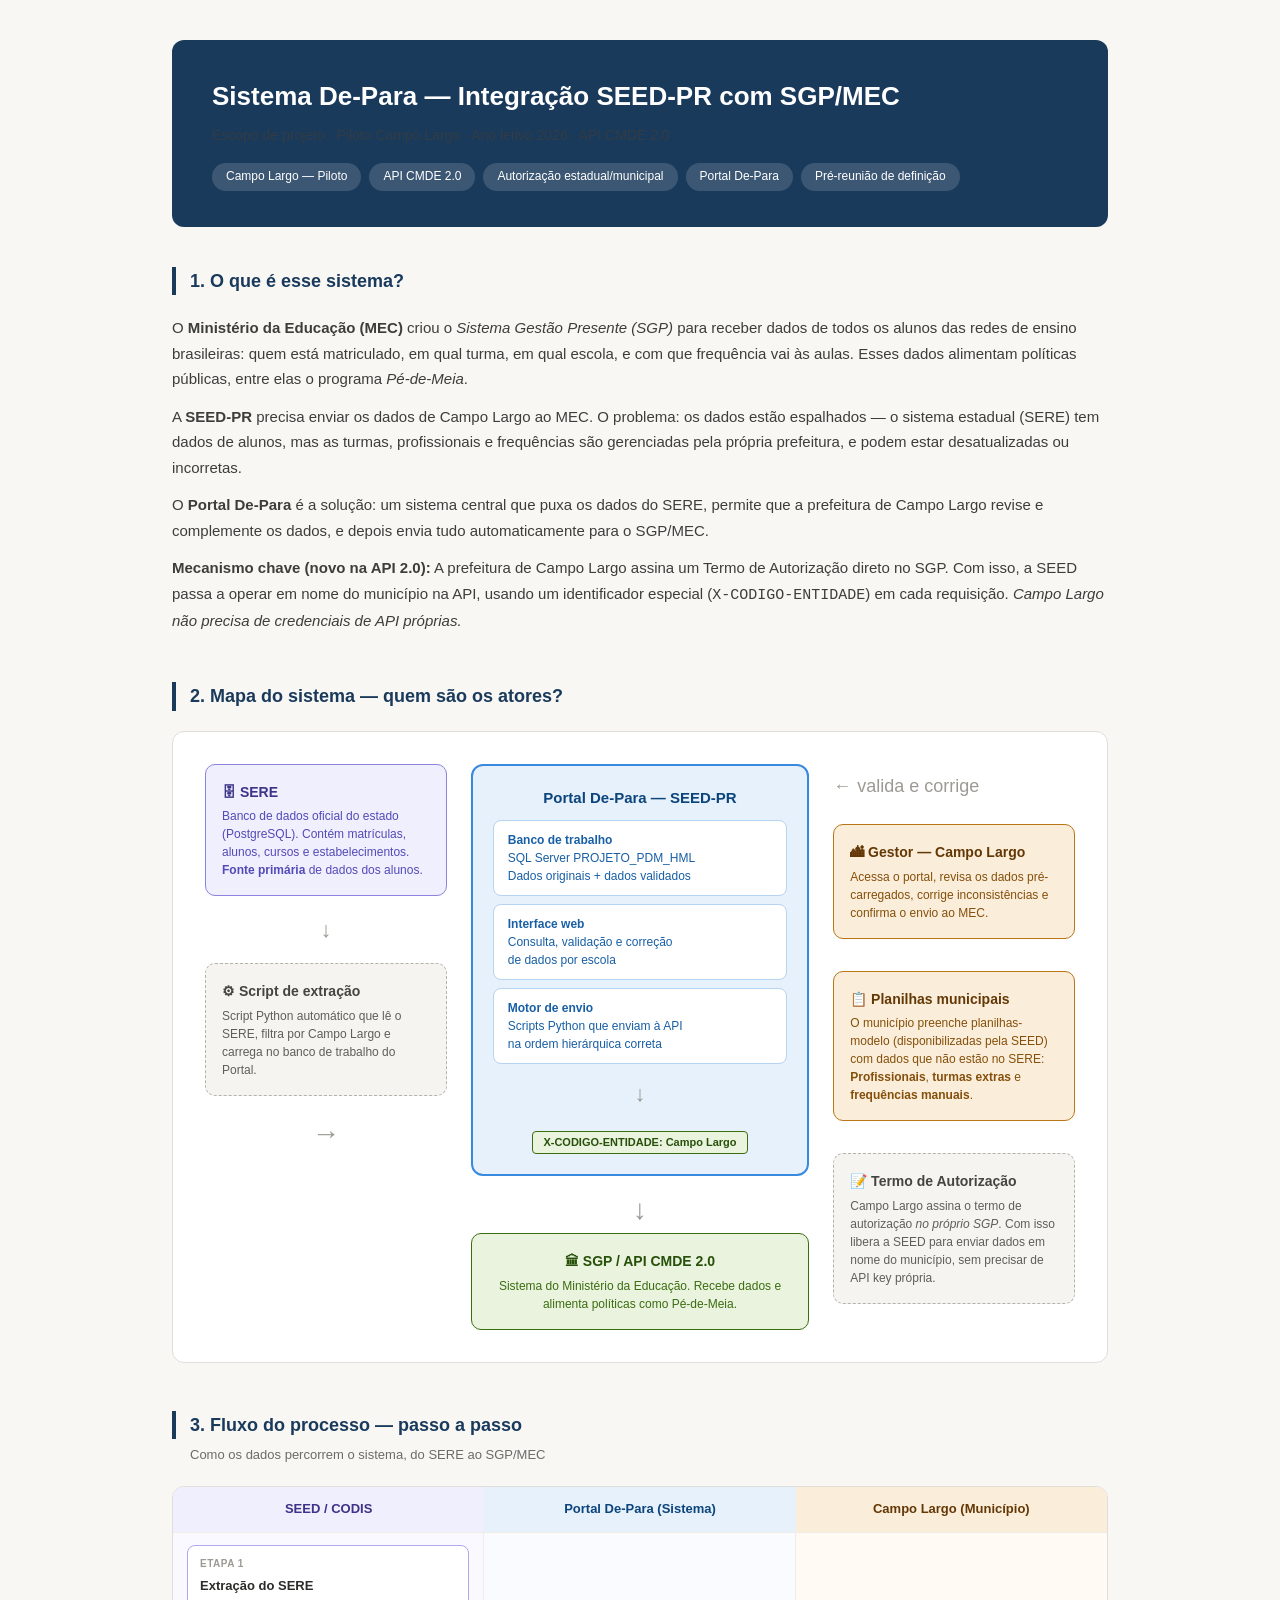
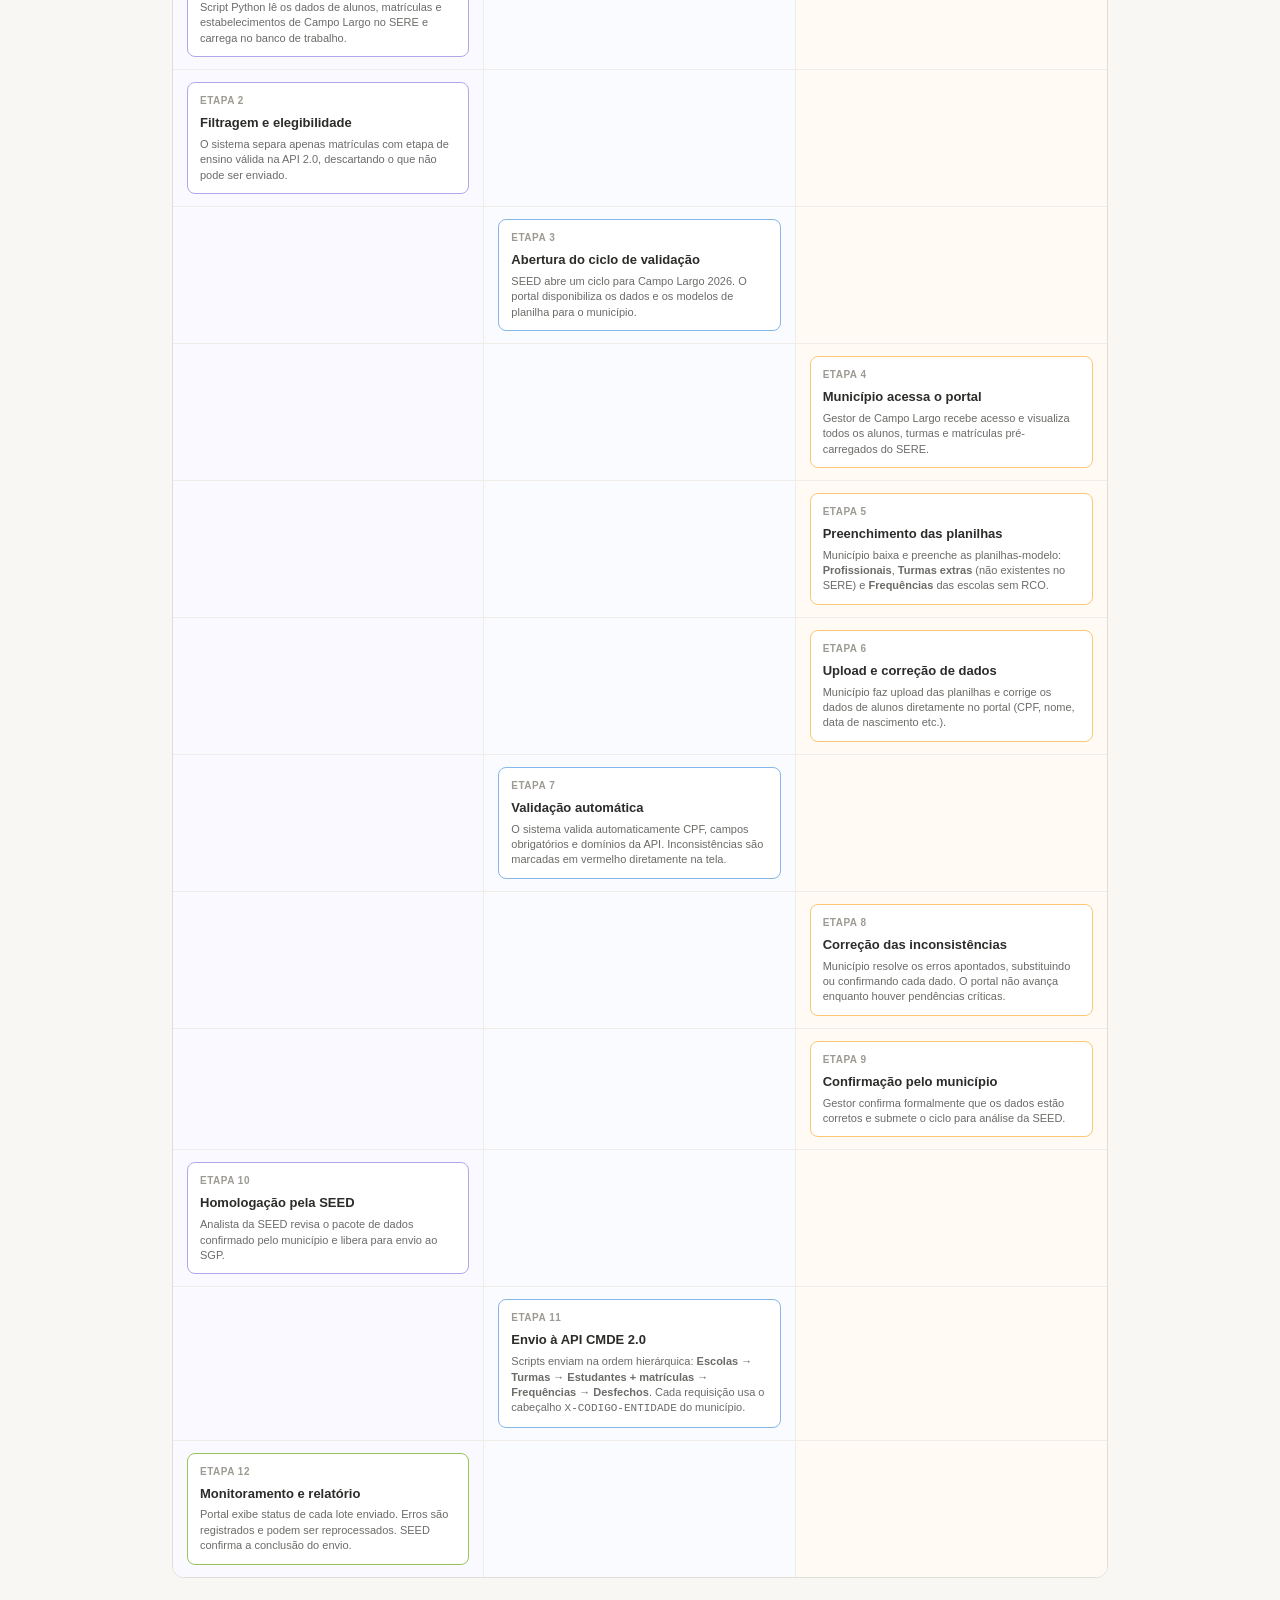
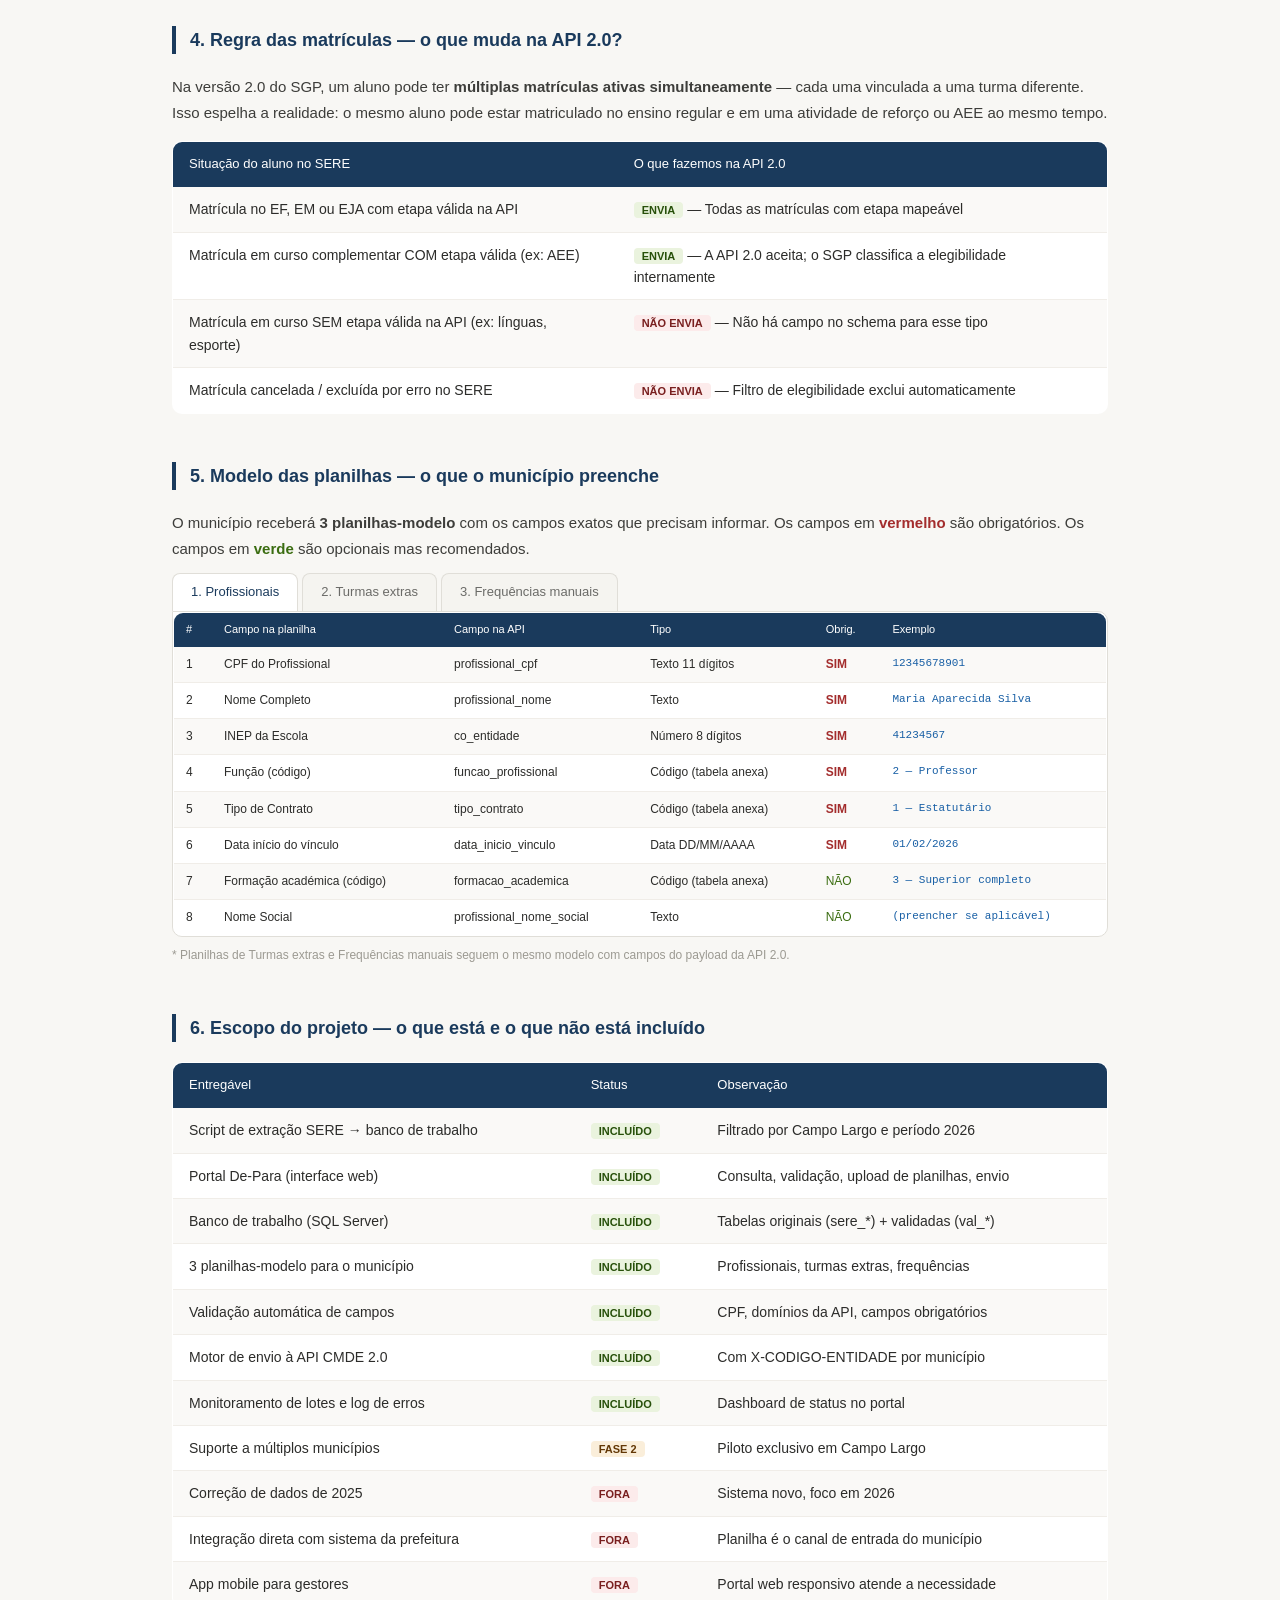
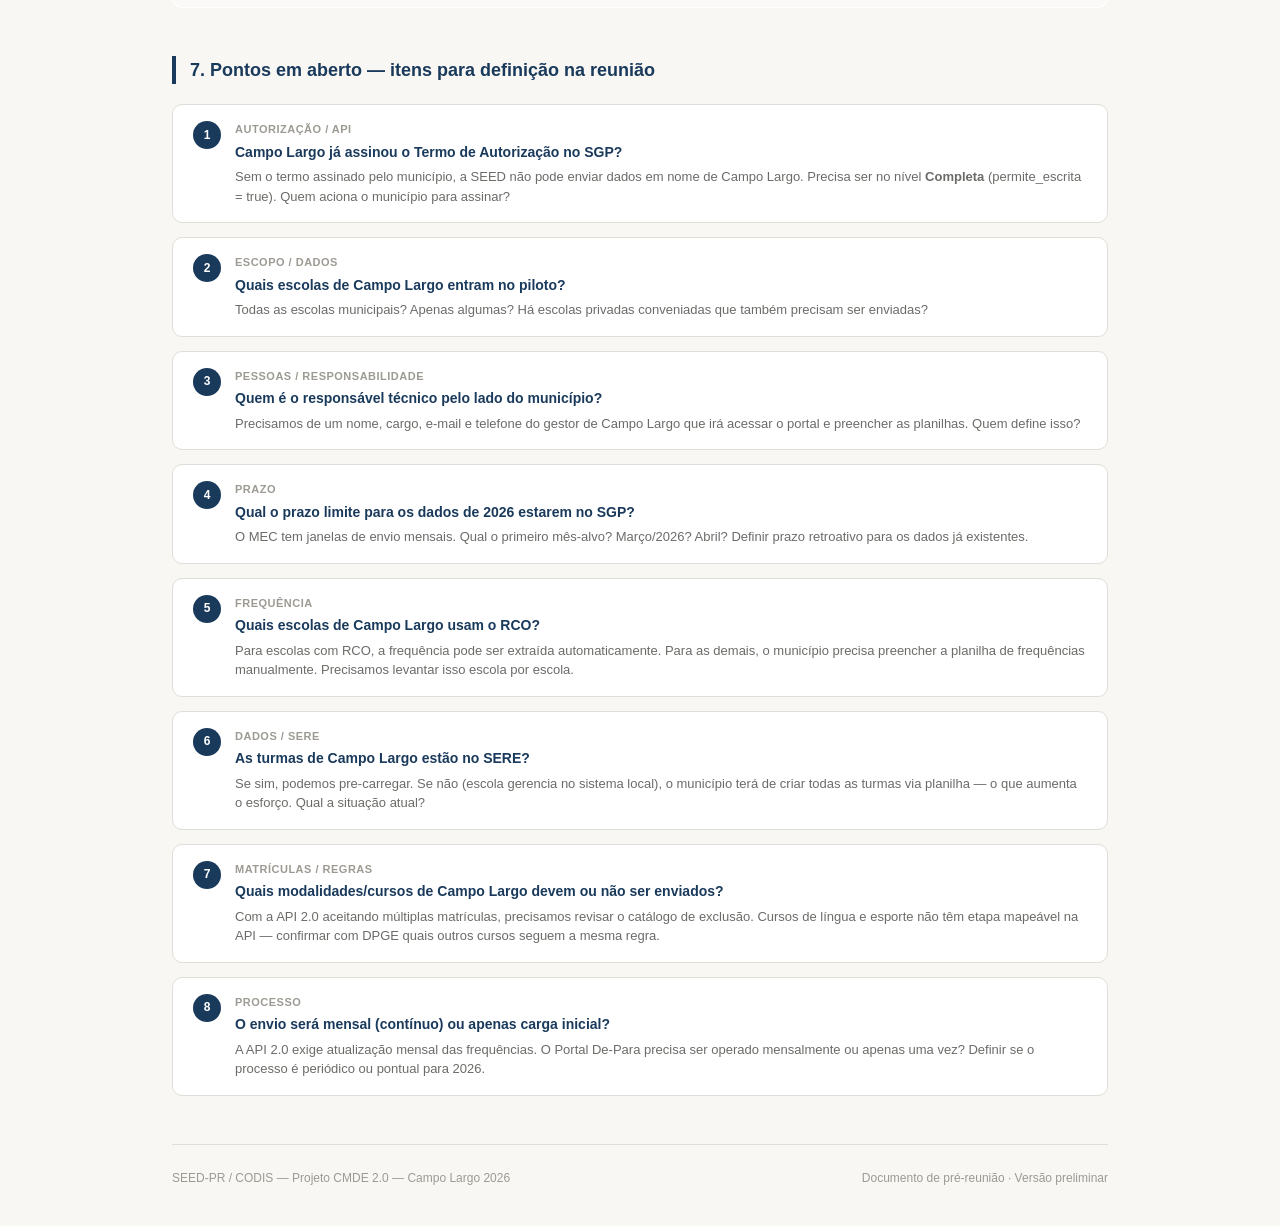
==== index.html @ 434ea7a2 "Rename CMDE_Campo_Largo_Planejamento.html to index.html" ====
<!DOCTYPE html>
<html lang="pt-BR">
<head>
<meta charset="UTF-8">
<meta name="viewport" content="width=device-width, initial-scale=1.0">
<title>Projeto CMDE 2.0 — Campo Largo 2026</title>
<style>
  *, *::before, *::after { box-sizing: border-box; margin: 0; padding: 0; }
  body { font-family: -apple-system, BlinkMacSystemFont, 'Segoe UI', sans-serif; background: #f8f7f4; color: #2c2c2a; line-height: 1.6; }
  .page { max-width: 1000px; margin: 0 auto; padding: 40px 32px; }

  /* ---- HEADER ---- */
  .header { background: #1a3a5c; color: #fff; border-radius: 12px; padding: 36px 40px; margin-bottom: 40px; }
  .header h1 { font-size: 26px; font-weight: 600; margin-bottom: 6px; }
  .header p { font-size: 14px; opacity: 0.7; margin-bottom: 16px; }
  .header-badges { display: flex; gap: 8px; flex-wrap: wrap; }
  .badge { background: rgba(255,255,255,0.15); border-radius: 20px; padding: 4px 14px; font-size: 12px; font-weight: 500; }

  /* ---- SECTION ---- */
  .section { margin-bottom: 48px; }
  .section-title { font-size: 18px; font-weight: 600; color: #1a3a5c; border-left: 4px solid #1a3a5c; padding-left: 14px; margin-bottom: 20px; }
  .section-subtitle { font-size: 13px; color: #6b6b68; margin-top: -14px; margin-bottom: 20px; padding-left: 18px; }

  p { font-size: 15px; color: #3d3d3a; margin-bottom: 12px; line-height: 1.7; }

  /* ---- SYSTEM MAP ---- */
  .system-map { background: #fff; border: 1px solid #e0ded8; border-radius: 12px; padding: 32px; margin-bottom: 24px; }
  .map-grid { display: grid; grid-template-columns: 1fr 1.4fr 1fr; gap: 24px; align-items: start; }
  .map-col { display: flex; flex-direction: column; gap: 16px; }
  .actor-box { border-radius: 10px; padding: 16px; border: 1px solid; }
  .actor-box h3 { font-size: 14px; font-weight: 600; margin-bottom: 4px; }
  .actor-box p { font-size: 12px; margin: 0; line-height: 1.5; }

  .box-purple { background: #f0effe; border-color: #8b83dd; color: #3c3489; }
  .box-purple h3 { color: #3c3489; }
  .box-purple p { color: #534ab7; }

  .box-blue { background: #e6f1fb; border-color: #378add; color: #0c447c; }
  .box-blue h3 { color: #0c447c; }
  .box-blue p { color: #185fa5; }

  .box-amber { background: #faeeda; border-color: #ba7517; color: #633806; }
  .box-amber h3 { color: #633806; }
  .box-amber p { color: #854f0b; }

  .box-green { background: #eaf3de; border-color: #3b6d11; color: #27500a; }
  .box-green h3 { color: #27500a; }
  .box-green p { color: #3b6d11; }

  .box-gray { background: #f5f4f0; border-color: #b4b2a9; border-style: dashed; color: #5f5e5a; }
  .box-gray h3 { color: #444441; }
  .box-gray p { color: #5f5e5a; }

  .center-col { display: flex; flex-direction: column; align-items: center; }
  .portal-box { background: #e6f1fb; border: 2px solid #378add; border-radius: 12px; padding: 20px; width: 100%; }
  .portal-box h3 { font-size: 15px; font-weight: 600; color: #0c447c; margin-bottom: 10px; text-align: center; }
  .portal-inner { background: #fff; border: 1px solid #b5d4f4; border-radius: 8px; padding: 10px 14px; margin-top: 10px; }
  .portal-inner p { font-size: 12px; color: #185fa5; margin: 0; line-height: 1.5; }

  .arrow-center { text-align: center; font-size: 22px; color: #9c9a92; }
  .arrow-h { display: flex; align-items: center; justify-content: center; gap: 6px; color: #9c9a92; font-size: 12px; padding: 8px 0; }
  .arrow-h span { font-size: 18px; }

  .header-badge-green { display: inline-block; background: #eaf3de; border: 1px solid #3b6d11; border-radius: 4px; padding: 2px 10px; font-size: 11px; font-weight: 600; color: #27500a; margin-top: 8px; }

  /* ---- PROCESS FLOW ---- */
  .flow-container { background: #fff; border: 1px solid #e0ded8; border-radius: 12px; overflow: hidden; }
  .flow-header { display: grid; grid-template-columns: 1fr 1fr 1fr; text-align: center; }
  .flow-col-header { padding: 12px; font-size: 13px; font-weight: 600; }
  .fh-seed { background: #f0effe; color: #3c3489; }
  .fh-portal { background: #e6f1fb; color: #0c447c; }
  .fh-mun { background: #faeeda; color: #633806; }

  .flow-rows { }
  .flow-row { display: grid; grid-template-columns: 1fr 1fr 1fr; min-height: 72px; border-top: 1px solid #f0ede8; }
  .flow-cell { padding: 12px 14px; display: flex; align-items: flex-start; }
  .flow-cell.seed { background: #faf9ff; border-right: 1px solid #f0ede8; }
  .flow-cell.portal { background: #f9fbff; border-right: 1px solid #f0ede8; }
  .flow-cell.mun { background: #fffaf3; }

  .step-card { background: #fff; border-radius: 8px; border: 1px solid; padding: 10px 12px; width: 100%; }
  .step-card.s-seed { border-color: #afa9ec; }
  .step-card.s-portal { border-color: #85b7eb; }
  .step-card.s-mun { border-color: #fac775; }
  .step-card.s-green { border-color: #97c459; }
  .step-num { font-size: 10px; font-weight: 700; color: #9c9a92; text-transform: uppercase; letter-spacing: 0.5px; margin-bottom: 4px; }
  .step-card h4 { font-size: 13px; font-weight: 600; color: #2c2c2a; margin-bottom: 3px; }
  .step-card p { font-size: 11px; color: #6b6b68; margin: 0; line-height: 1.4; }

  /* ---- SCOPE TABLE ---- */
  table { width: 100%; border-collapse: collapse; font-size: 14px; background: #fff; border-radius: 10px; overflow: hidden; border: 1px solid #e0ded8; }
  th { background: #1a3a5c; color: #fff; padding: 12px 16px; text-align: left; font-weight: 500; font-size: 13px; }
  td { padding: 11px 16px; border-bottom: 1px solid #f0ede8; vertical-align: top; }
  tr:last-child td { border-bottom: none; }
  tr:nth-child(even) td { background: #faf9f7; }
  .tag-in { background: #eaf3de; color: #27500a; border-radius: 4px; padding: 2px 8px; font-size: 11px; font-weight: 600; }
  .tag-out { background: #fcebeb; color: #791f1f; border-radius: 4px; padding: 2px 8px; font-size: 11px; font-weight: 600; }
  .tag-pend { background: #faeeda; color: #633806; border-radius: 4px; padding: 2px 8px; font-size: 11px; font-weight: 600; }

  /* ---- OPEN QUESTIONS ---- */
  .questions-grid { display: grid; gap: 14px; }
  .q-card { background: #fff; border: 1px solid #e0ded8; border-radius: 10px; padding: 16px 20px; display: flex; gap: 14px; align-items: flex-start; }
  .q-num { min-width: 28px; height: 28px; background: #1a3a5c; color: #fff; border-radius: 50%; display: flex; align-items: center; justify-content: center; font-size: 12px; font-weight: 700; flex-shrink: 0; }
  .q-body h4 { font-size: 14px; font-weight: 600; color: #1a3a5c; margin-bottom: 4px; }
  .q-body p { font-size: 13px; color: #6b6b68; margin: 0; line-height: 1.5; }
  .q-area { font-size: 11px; font-weight: 600; color: #9c9a92; text-transform: uppercase; letter-spacing: 0.5px; margin-bottom: 2px; }

  /* ---- SPREADSHEET MODEL ---- */
  .sheet-tabs { display: flex; gap: 4px; margin-bottom: 0; }
  .sheet-tab { padding: 8px 18px; border-radius: 8px 8px 0 0; font-size: 13px; font-weight: 500; cursor: pointer; border: 1px solid #e0ded8; border-bottom: none; background: #f5f4f0; color: #6b6b68; }
  .sheet-tab.active { background: #fff; color: #1a3a5c; }
  .sheet-body { background: #fff; border: 1px solid #e0ded8; border-radius: 0 10px 10px 10px; overflow: hidden; }
  .sheet-table { width: 100%; border-collapse: collapse; font-size: 12px; }
  .sheet-table th { background: #1a3a5c; color: #fff; padding: 8px 12px; text-align: left; font-weight: 500; font-size: 11px; white-space: nowrap; }
  .sheet-table td { padding: 8px 12px; border-bottom: 1px solid #f0ede8; white-space: nowrap; }
  .sheet-table td.required { color: #a32d2d; font-weight: 600; }
  .sheet-table td.optional { color: #3b6d11; }
  .sheet-table td.example { color: #185fa5; font-family: monospace; font-size: 11px; }
  .sheet-table tr:nth-child(even) td { background: #faf9f7; }

  /* ---- FOOTER ---- */
  .footer { border-top: 1px solid #e0ded8; padding-top: 24px; margin-top: 40px; display: flex; justify-content: space-between; align-items: center; font-size: 12px; color: #9c9a92; }

  @media print {
    body { background: #fff; }
    .page { padding: 20px; }
    .header { print-color-adjust: exact; -webkit-print-color-adjust: exact; }
  }
</style>
</head>
<body>
<div class="page">

<!-- HEADER -->
<div class="header">
  <h1>Sistema De-Para — Integração SEED-PR com SGP/MEC</h1>
  <p>Escopo de projeto · Piloto Campo Largo · Ano letivo 2026 · API CMDE 2.0</p>
  <div class="header-badges">
    <span class="badge">Campo Largo — Piloto</span>
    <span class="badge">API CMDE 2.0</span>
    <span class="badge">Autorização estadual/municipal</span>
    <span class="badge">Portal De-Para</span>
    <span class="badge">Pré-reunião de definição</span>
  </div>
</div>

<!-- SEÇÃO 1: O QUE É ESSE SISTEMA -->
<div class="section">
  <div class="section-title">1. O que é esse sistema?</div>
  <p>O <strong>Ministério da Educação (MEC)</strong> criou o <em>Sistema Gestão Presente (SGP)</em> para receber dados de todos os alunos das redes de ensino brasileiras: quem está matriculado, em qual turma, em qual escola, e com que frequência vai às aulas. Esses dados alimentam políticas públicas, entre elas o programa <em>Pé-de-Meia</em>.</p>
  <p>A <strong>SEED-PR</strong> precisa enviar os dados de Campo Largo ao MEC. O problema: os dados estão espalhados — o sistema estadual (SERE) tem dados de alunos, mas as turmas, profissionais e frequências são gerenciadas pela própria prefeitura, e podem estar desatualizadas ou incorretas.</p>
  <p>O <strong>Portal De-Para</strong> é a solução: um sistema central que puxa os dados do SERE, permite que a prefeitura de Campo Largo revise e complemente os dados, e depois envia tudo automaticamente para o SGP/MEC.</p>
  <p><strong>Mecanismo chave (novo na API 2.0):</strong> A prefeitura de Campo Largo assina um Termo de Autorização direto no SGP. Com isso, a SEED passa a operar em nome do município na API, usando um identificador especial (<code>X-CODIGO-ENTIDADE</code>) em cada requisição. <em>Campo Largo não precisa de credenciais de API próprias.</em></p>
</div>

<!-- SEÇÃO 2: MAPA DO SISTEMA -->
<div class="section">
  <div class="section-title">2. Mapa do sistema — quem são os atores?</div>
  <div class="system-map">
    <div class="map-grid">
      <!-- Coluna esquerda: Fontes -->
      <div class="map-col">
        <div class="actor-box box-purple">
          <h3>🗄 SERE</h3>
          <p>Banco de dados oficial do estado (PostgreSQL). Contém matrículas, alunos, cursos e estabelecimentos. <strong>Fonte primária</strong> de dados dos alunos.</p>
        </div>
        <div class="arrow-center">↓</div>
        <div class="actor-box box-gray">
          <h3>⚙ Script de extração</h3>
          <p>Script Python automático que lê o SERE, filtra por Campo Largo e carrega no banco de trabalho do Portal.</p>
        </div>
        <div class="arrow-center" style="font-size:28px">→</div>
      </div>

      <!-- Coluna central: Portal -->
      <div class="center-col">
        <div class="portal-box">
          <h3>Portal De-Para — SEED-PR</h3>
          <div class="portal-inner">
            <p><strong>Banco de trabalho</strong><br>SQL Server PROJETO_PDM_HML<br>Dados originais + dados validados</p>
          </div>
          <div class="portal-inner" style="margin-top:8px">
            <p><strong>Interface web</strong><br>Consulta, validação e correção<br>de dados por escola</p>
          </div>
          <div class="portal-inner" style="margin-top:8px">
            <p><strong>Motor de envio</strong><br>Scripts Python que enviam à API<br>na ordem hierárquica correta</p>
          </div>
          <div class="arrow-center" style="padding:12px 0">↓</div>
          <div style="text-align:center">
            <span class="header-badge-green">X-CODIGO-ENTIDADE: Campo Largo</span>
          </div>
        </div>
        <div class="arrow-center" style="font-size:28px; padding-top:12px">↓</div>
        <div class="actor-box box-green" style="text-align:center">
          <h3>🏛 SGP / API CMDE 2.0</h3>
          <p>Sistema do Ministério da Educação. Recebe dados e alimenta políticas como Pé-de-Meia.</p>
        </div>
      </div>

      <!-- Coluna direita: Município -->
      <div class="map-col">
        <div class="arrow-h" style="justify-content:flex-start">
          <span>←</span><span>valida e corrige</span>
        </div>
        <div class="actor-box box-amber">
          <h3>🏙 Gestor — Campo Largo</h3>
          <p>Acessa o portal, revisa os dados pré-carregados, corrige inconsistências e confirma o envio ao MEC.</p>
        </div>
        <div style="margin-top:16px" class="actor-box box-amber">
          <h3>📋 Planilhas municipais</h3>
          <p>O município preenche planilhas-modelo (disponibilizadas pela SEED) com dados que não estão no SERE: <strong>Profissionais</strong>, <strong>turmas extras</strong> e <strong>frequências manuais</strong>.</p>
        </div>
        <div style="margin-top:16px" class="actor-box box-gray">
          <h3>📝 Termo de Autorização</h3>
          <p>Campo Largo assina o termo de autorização <em>no próprio SGP</em>. Com isso libera a SEED para enviar dados em nome do município, sem precisar de API key própria.</p>
        </div>
      </div>
    </div>
  </div>
</div>

<!-- SEÇÃO 3: FLUXO DO PROCESSO -->
<div class="section">
  <div class="section-title">3. Fluxo do processo — passo a passo</div>
  <div class="section-subtitle">Como os dados percorrem o sistema, do SERE ao SGP/MEC</div>
  <div class="flow-container">
    <div class="flow-header">
      <div class="flow-col-header fh-seed">SEED / CODIS</div>
      <div class="flow-col-header fh-portal">Portal De-Para (Sistema)</div>
      <div class="flow-col-header fh-mun">Campo Largo (Município)</div>
    </div>
    <div class="flow-rows">

      <div class="flow-row">
        <div class="flow-cell seed">
          <div class="step-card s-seed">
            <div class="step-num">Etapa 1</div>
            <h4>Extração do SERE</h4>
            <p>Script Python lê os dados de alunos, matrículas e estabelecimentos de Campo Largo no SERE e carrega no banco de trabalho.</p>
          </div>
        </div>
        <div class="flow-cell portal"></div>
        <div class="flow-cell mun"></div>
      </div>

      <div class="flow-row">
        <div class="flow-cell seed">
          <div class="step-card s-seed">
            <div class="step-num">Etapa 2</div>
            <h4>Filtragem e elegibilidade</h4>
            <p>O sistema separa apenas matrículas com etapa de ensino válida na API 2.0, descartando o que não pode ser enviado.</p>
          </div>
        </div>
        <div class="flow-cell portal"></div>
        <div class="flow-cell mun"></div>
      </div>

      <div class="flow-row">
        <div class="flow-cell seed"></div>
        <div class="flow-cell portal">
          <div class="step-card s-portal">
            <div class="step-num">Etapa 3</div>
            <h4>Abertura do ciclo de validação</h4>
            <p>SEED abre um ciclo para Campo Largo 2026. O portal disponibiliza os dados e os modelos de planilha para o município.</p>
          </div>
        </div>
        <div class="flow-cell mun"></div>
      </div>

      <div class="flow-row">
        <div class="flow-cell seed"></div>
        <div class="flow-cell portal"></div>
        <div class="flow-cell mun">
          <div class="step-card s-mun">
            <div class="step-num">Etapa 4</div>
            <h4>Município acessa o portal</h4>
            <p>Gestor de Campo Largo recebe acesso e visualiza todos os alunos, turmas e matrículas pré-carregados do SERE.</p>
          </div>
        </div>
      </div>

      <div class="flow-row">
        <div class="flow-cell seed"></div>
        <div class="flow-cell portal"></div>
        <div class="flow-cell mun">
          <div class="step-card s-mun">
            <div class="step-num">Etapa 5</div>
            <h4>Preenchimento das planilhas</h4>
            <p>Município baixa e preenche as planilhas-modelo: <strong>Profissionais</strong>, <strong>Turmas extras</strong> (não existentes no SERE) e <strong>Frequências</strong> das escolas sem RCO.</p>
          </div>
        </div>
      </div>

      <div class="flow-row">
        <div class="flow-cell seed"></div>
        <div class="flow-cell portal"></div>
        <div class="flow-cell mun">
          <div class="step-card s-mun">
            <div class="step-num">Etapa 6</div>
            <h4>Upload e correção de dados</h4>
            <p>Município faz upload das planilhas e corrige os dados de alunos diretamente no portal (CPF, nome, data de nascimento etc.).</p>
          </div>
        </div>
      </div>

      <div class="flow-row">
        <div class="flow-cell seed"></div>
        <div class="flow-cell portal">
          <div class="step-card s-portal">
            <div class="step-num">Etapa 7</div>
            <h4>Validação automática</h4>
            <p>O sistema valida automaticamente CPF, campos obrigatórios e domínios da API. Inconsistências são marcadas em vermelho diretamente na tela.</p>
          </div>
        </div>
        <div class="flow-cell mun"></div>
      </div>

      <div class="flow-row">
        <div class="flow-cell seed"></div>
        <div class="flow-cell portal"></div>
        <div class="flow-cell mun">
          <div class="step-card s-mun">
            <div class="step-num">Etapa 8</div>
            <h4>Correção das inconsistências</h4>
            <p>Município resolve os erros apontados, substituindo ou confirmando cada dado. O portal não avança enquanto houver pendências críticas.</p>
          </div>
        </div>
      </div>

      <div class="flow-row">
        <div class="flow-cell seed"></div>
        <div class="flow-cell portal"></div>
        <div class="flow-cell mun">
          <div class="step-card s-mun">
            <div class="step-num">Etapa 9</div>
            <h4>Confirmação pelo município</h4>
            <p>Gestor confirma formalmente que os dados estão corretos e submete o ciclo para análise da SEED.</p>
          </div>
        </div>
      </div>

      <div class="flow-row">
        <div class="flow-cell seed">
          <div class="step-card s-seed">
            <div class="step-num">Etapa 10</div>
            <h4>Homologação pela SEED</h4>
            <p>Analista da SEED revisa o pacote de dados confirmado pelo município e libera para envio ao SGP.</p>
          </div>
        </div>
        <div class="flow-cell portal"></div>
        <div class="flow-cell mun"></div>
      </div>

      <div class="flow-row">
        <div class="flow-cell seed"></div>
        <div class="flow-cell portal">
          <div class="step-card s-portal">
            <div class="step-num">Etapa 11</div>
            <h4>Envio à API CMDE 2.0</h4>
            <p>Scripts enviam na ordem hierárquica: <strong>Escolas → Turmas → Estudantes + matrículas → Frequências → Desfechos</strong>. Cada requisição usa o cabeçalho <code>X-CODIGO-ENTIDADE</code> do município.</p>
          </div>
        </div>
        <div class="flow-cell mun"></div>
      </div>

      <div class="flow-row">
        <div class="flow-cell seed">
          <div class="step-card s-green">
            <div class="step-num">Etapa 12</div>
            <h4>Monitoramento e relatório</h4>
            <p>Portal exibe status de cada lote enviado. Erros são registrados e podem ser reprocessados. SEED confirma a conclusão do envio.</p>
          </div>
        </div>
        <div class="flow-cell portal"></div>
        <div class="flow-cell mun"></div>
      </div>

    </div>
  </div>
</div>

<!-- SEÇÃO 4: MÚLTIPLAS MATRÍCULAS -->
<div class="section">
  <div class="section-title">4. Regra das matrículas — o que muda na API 2.0?</div>
  <p>Na versão 2.0 do SGP, um aluno pode ter <strong>múltiplas matrículas ativas simultaneamente</strong> — cada uma vinculada a uma turma diferente. Isso espelha a realidade: o mesmo aluno pode estar matriculado no ensino regular e em uma atividade de reforço ou AEE ao mesmo tempo.</p>
  <table style="margin-top:16px">
    <tr><th>Situação do aluno no SERE</th><th>O que fazemos na API 2.0</th></tr>
    <tr><td>Matrícula no EF, EM ou EJA com etapa válida na API</td><td><span class="tag-in">ENVIA</span> — Todas as matrículas com etapa mapeável</td></tr>
    <tr><td>Matrícula em curso complementar COM etapa válida (ex: AEE)</td><td><span class="tag-in">ENVIA</span> — A API 2.0 aceita; o SGP classifica a elegibilidade internamente</td></tr>
    <tr><td>Matrícula em curso SEM etapa válida na API (ex: línguas, esporte)</td><td><span class="tag-out">NÃO ENVIA</span> — Não há campo no schema para esse tipo</td></tr>
    <tr><td>Matrícula cancelada / excluída por erro no SERE</td><td><span class="tag-out">NÃO ENVIA</span> — Filtro de elegibilidade exclui automaticamente</td></tr>
  </table>
</div>

<!-- SEÇÃO 5: PLANILHAS-MODELO -->
<div class="section">
  <div class="section-title">5. Modelo das planilhas — o que o município preenche</div>
  <p>O município receberá <strong>3 planilhas-modelo</strong> com os campos exatos que precisam informar. Os campos em <span style="color:#a32d2d;font-weight:600">vermelho</span> são obrigatórios. Os campos em <span style="color:#3b6d11;font-weight:600">verde</span> são opcionais mas recomendados.</p>

  <div class="sheet-tabs">
    <div class="sheet-tab active">1. Profissionais</div>
    <div class="sheet-tab">2. Turmas extras</div>
    <div class="sheet-tab">3. Frequências manuais</div>
  </div>
  <div class="sheet-body">
    <table class="sheet-table">
      <tr>
        <th>#</th><th>Campo na planilha</th><th>Campo na API</th><th>Tipo</th><th>Obrig.</th><th>Exemplo</th>
      </tr>
      <tr><td>1</td><td>CPF do Profissional</td><td>profissional_cpf</td><td>Texto 11 dígitos</td><td class="required">SIM</td><td class="example">12345678901</td></tr>
      <tr><td>2</td><td>Nome Completo</td><td>profissional_nome</td><td>Texto</td><td class="required">SIM</td><td class="example">Maria Aparecida Silva</td></tr>
      <tr><td>3</td><td>INEP da Escola</td><td>co_entidade</td><td>Número 8 dígitos</td><td class="required">SIM</td><td class="example">41234567</td></tr>
      <tr><td>4</td><td>Função (código)</td><td>funcao_profissional</td><td>Código (tabela anexa)</td><td class="required">SIM</td><td class="example">2 — Professor</td></tr>
      <tr><td>5</td><td>Tipo de Contrato</td><td>tipo_contrato</td><td>Código (tabela anexa)</td><td class="required">SIM</td><td class="example">1 — Estatutário</td></tr>
      <tr><td>6</td><td>Data início do vínculo</td><td>data_inicio_vinculo</td><td>Data DD/MM/AAAA</td><td class="required">SIM</td><td class="example">01/02/2026</td></tr>
      <tr><td>7</td><td>Formação académica (código)</td><td>formacao_academica</td><td>Código (tabela anexa)</td><td class="optional">NÃO</td><td class="example">3 — Superior completo</td></tr>
      <tr><td>8</td><td>Nome Social</td><td>profissional_nome_social</td><td>Texto</td><td class="optional">NÃO</td><td class="example">(preencher se aplicável)</td></tr>
    </table>
  </div>
  <p style="font-size:12px;color:#9c9a92;margin-top:8px">* Planilhas de Turmas extras e Frequências manuais seguem o mesmo modelo com campos do payload da API 2.0.</p>
</div>

<!-- SEÇÃO 6: ESCOPO DO PROJETO -->
<div class="section">
  <div class="section-title">6. Escopo do projeto — o que está e o que não está incluído</div>
  <table>
    <tr><th>Entregável</th><th>Status</th><th>Observação</th></tr>
    <tr><td>Script de extração SERE → banco de trabalho</td><td><span class="tag-in">INCLUÍDO</span></td><td>Filtrado por Campo Largo e período 2026</td></tr>
    <tr><td>Portal De-Para (interface web)</td><td><span class="tag-in">INCLUÍDO</span></td><td>Consulta, validação, upload de planilhas, envio</td></tr>
    <tr><td>Banco de trabalho (SQL Server)</td><td><span class="tag-in">INCLUÍDO</span></td><td>Tabelas originais (sere_*) + validadas (val_*)</td></tr>
    <tr><td>3 planilhas-modelo para o município</td><td><span class="tag-in">INCLUÍDO</span></td><td>Profissionais, turmas extras, frequências</td></tr>
    <tr><td>Validação automática de campos</td><td><span class="tag-in">INCLUÍDO</span></td><td>CPF, domínios da API, campos obrigatórios</td></tr>
    <tr><td>Motor de envio à API CMDE 2.0</td><td><span class="tag-in">INCLUÍDO</span></td><td>Com X-CODIGO-ENTIDADE por município</td></tr>
    <tr><td>Monitoramento de lotes e log de erros</td><td><span class="tag-in">INCLUÍDO</span></td><td>Dashboard de status no portal</td></tr>
    <tr><td>Suporte a múltiplos municípios</td><td><span class="tag-pend">FASE 2</span></td><td>Piloto exclusivo em Campo Largo</td></tr>
    <tr><td>Correção de dados de 2025</td><td><span class="tag-out">FORA</span></td><td>Sistema novo, foco em 2026</td></tr>
    <tr><td>Integração direta com sistema da prefeitura</td><td><span class="tag-out">FORA</span></td><td>Planilha é o canal de entrada do município</td></tr>
    <tr><td>App mobile para gestores</td><td><span class="tag-out">FORA</span></td><td>Portal web responsivo atende a necessidade</td></tr>
  </table>
</div>

<!-- SEÇÃO 7: PONTOS DE DÚVIDA PARA A REUNIÃO -->
<div class="section">
  <div class="section-title">7. Pontos em aberto — itens para definição na reunião</div>
  <div class="questions-grid">

    <div class="q-card">
      <div class="q-num">1</div>
      <div class="q-body">
        <div class="q-area">Autorização / API</div>
        <h4>Campo Largo já assinou o Termo de Autorização no SGP?</h4>
        <p>Sem o termo assinado pelo município, a SEED não pode enviar dados em nome de Campo Largo. Precisa ser no nível <strong>Completa</strong> (permite_escrita = true). Quem aciona o município para assinar?</p>
      </div>
    </div>

    <div class="q-card">
      <div class="q-num">2</div>
      <div class="q-body">
        <div class="q-area">Escopo / Dados</div>
        <h4>Quais escolas de Campo Largo entram no piloto?</h4>
        <p>Todas as escolas municipais? Apenas algumas? Há escolas privadas conveniadas que também precisam ser enviadas?</p>
      </div>
    </div>

    <div class="q-card">
      <div class="q-num">3</div>
      <div class="q-body">
        <div class="q-area">Pessoas / Responsabilidade</div>
        <h4>Quem é o responsável técnico pelo lado do município?</h4>
        <p>Precisamos de um nome, cargo, e-mail e telefone do gestor de Campo Largo que irá acessar o portal e preencher as planilhas. Quem define isso?</p>
      </div>
    </div>

    <div class="q-card">
      <div class="q-num">4</div>
      <div class="q-body">
        <div class="q-area">Prazo</div>
        <h4>Qual o prazo limite para os dados de 2026 estarem no SGP?</h4>
        <p>O MEC tem janelas de envio mensais. Qual o primeiro mês-alvo? Março/2026? Abril? Definir prazo retroativo para os dados já existentes.</p>
      </div>
    </div>

    <div class="q-card">
      <div class="q-num">5</div>
      <div class="q-body">
        <div class="q-area">Frequência</div>
        <h4>Quais escolas de Campo Largo usam o RCO?</h4>
        <p>Para escolas com RCO, a frequência pode ser extraída automaticamente. Para as demais, o município precisa preencher a planilha de frequências manualmente. Precisamos levantar isso escola por escola.</p>
      </div>
    </div>

    <div class="q-card">
      <div class="q-num">6</div>
      <div class="q-body">
        <div class="q-area">Dados / SERE</div>
        <h4>As turmas de Campo Largo estão no SERE?</h4>
        <p>Se sim, podemos pre-carregar. Se não (escola gerencia no sistema local), o município terá de criar todas as turmas via planilha — o que aumenta o esforço. Qual a situação atual?</p>
      </div>
    </div>

    <div class="q-card">
      <div class="q-num">7</div>
      <div class="q-body">
        <div class="q-area">Matrículas / Regras</div>
        <h4>Quais modalidades/cursos de Campo Largo devem ou não ser enviados?</h4>
        <p>Com a API 2.0 aceitando múltiplas matrículas, precisamos revisar o catálogo de exclusão. Cursos de língua e esporte não têm etapa mapeável na API — confirmar com DPGE quais outros cursos seguem a mesma regra.</p>
      </div>
    </div>

    <div class="q-card">
      <div class="q-num">8</div>
      <div class="q-body">
        <div class="q-area">Processo</div>
        <h4>O envio será mensal (contínuo) ou apenas carga inicial?</h4>
        <p>A API 2.0 exige atualização mensal das frequências. O Portal De-Para precisa ser operado mensalmente ou apenas uma vez? Definir se o processo é periódico ou pontual para 2026.</p>
      </div>
    </div>

  </div>
</div>

<!-- FOOTER -->
<div class="footer">
  <span>SEED-PR / CODIS — Projeto CMDE 2.0 — Campo Largo 2026</span>
  <span>Documento de pré-reunião · Versão preliminar</span>
</div>

</div>
</body>
</html>
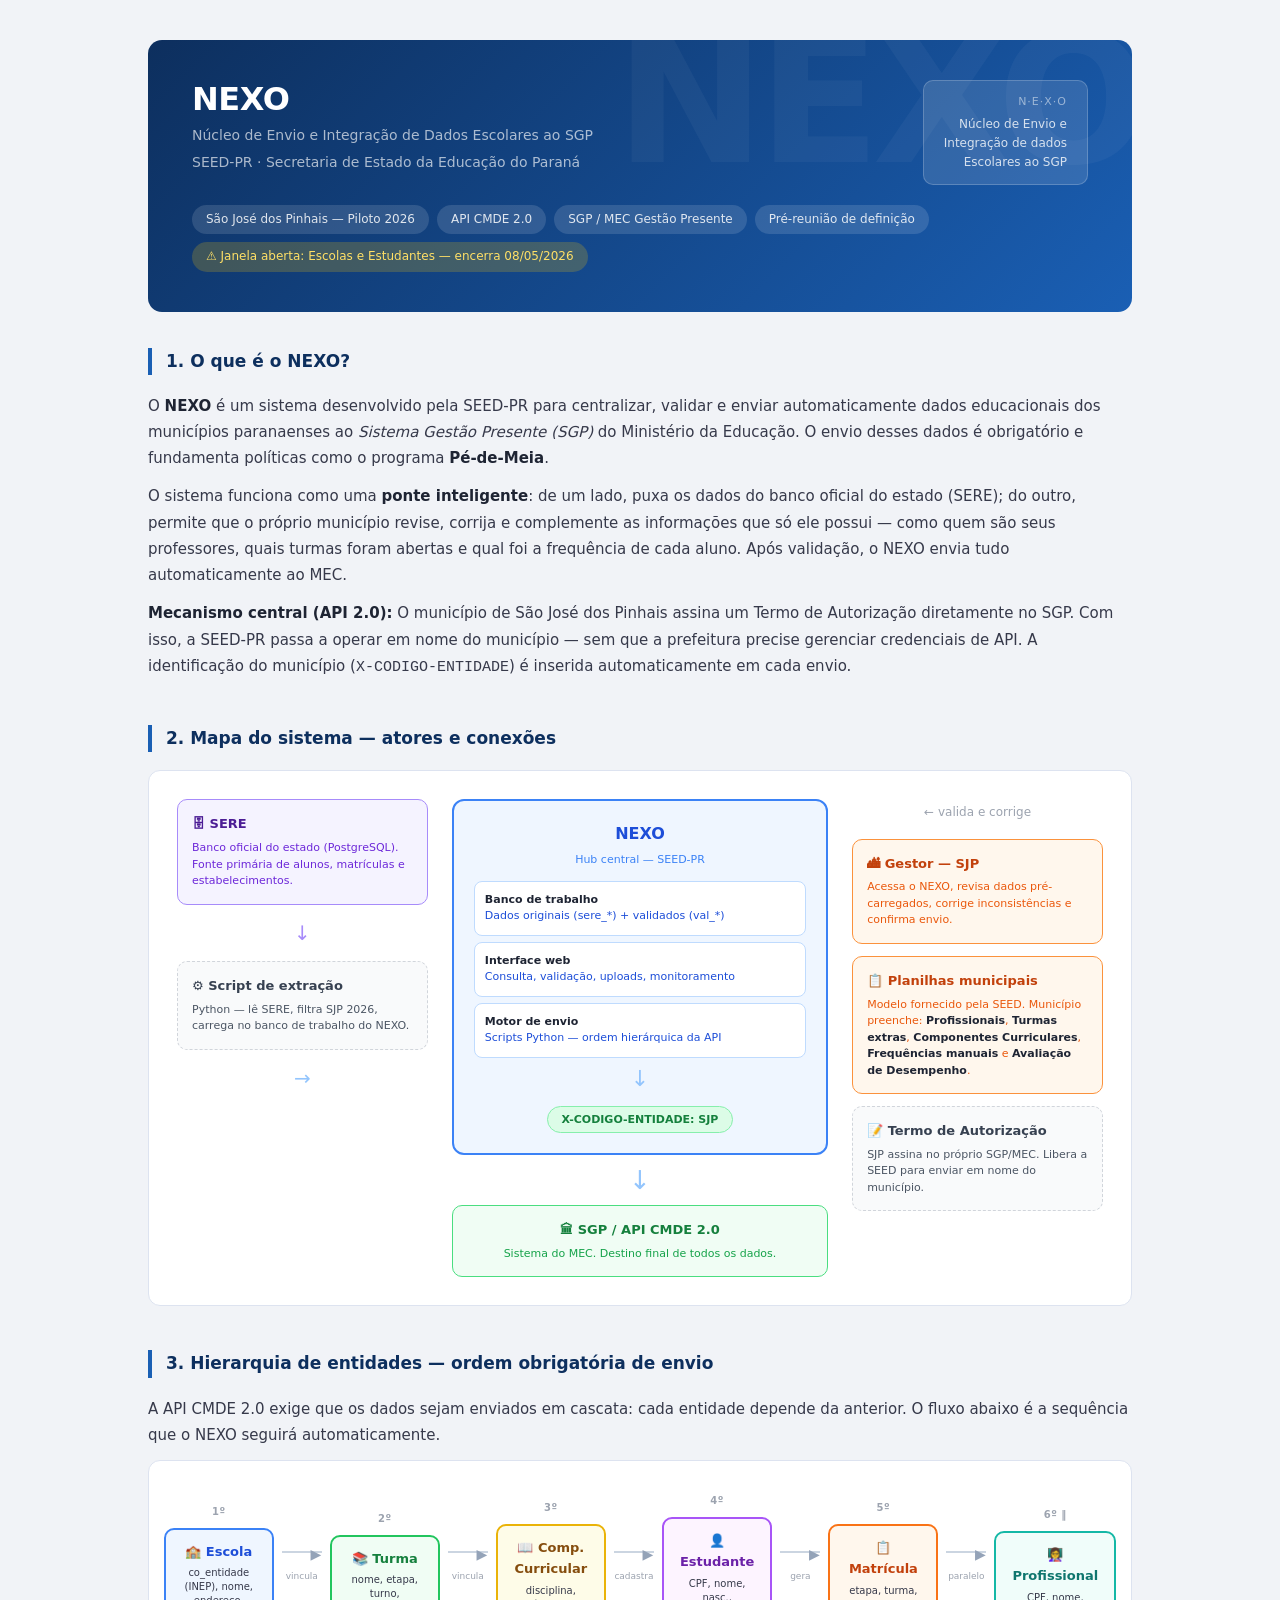
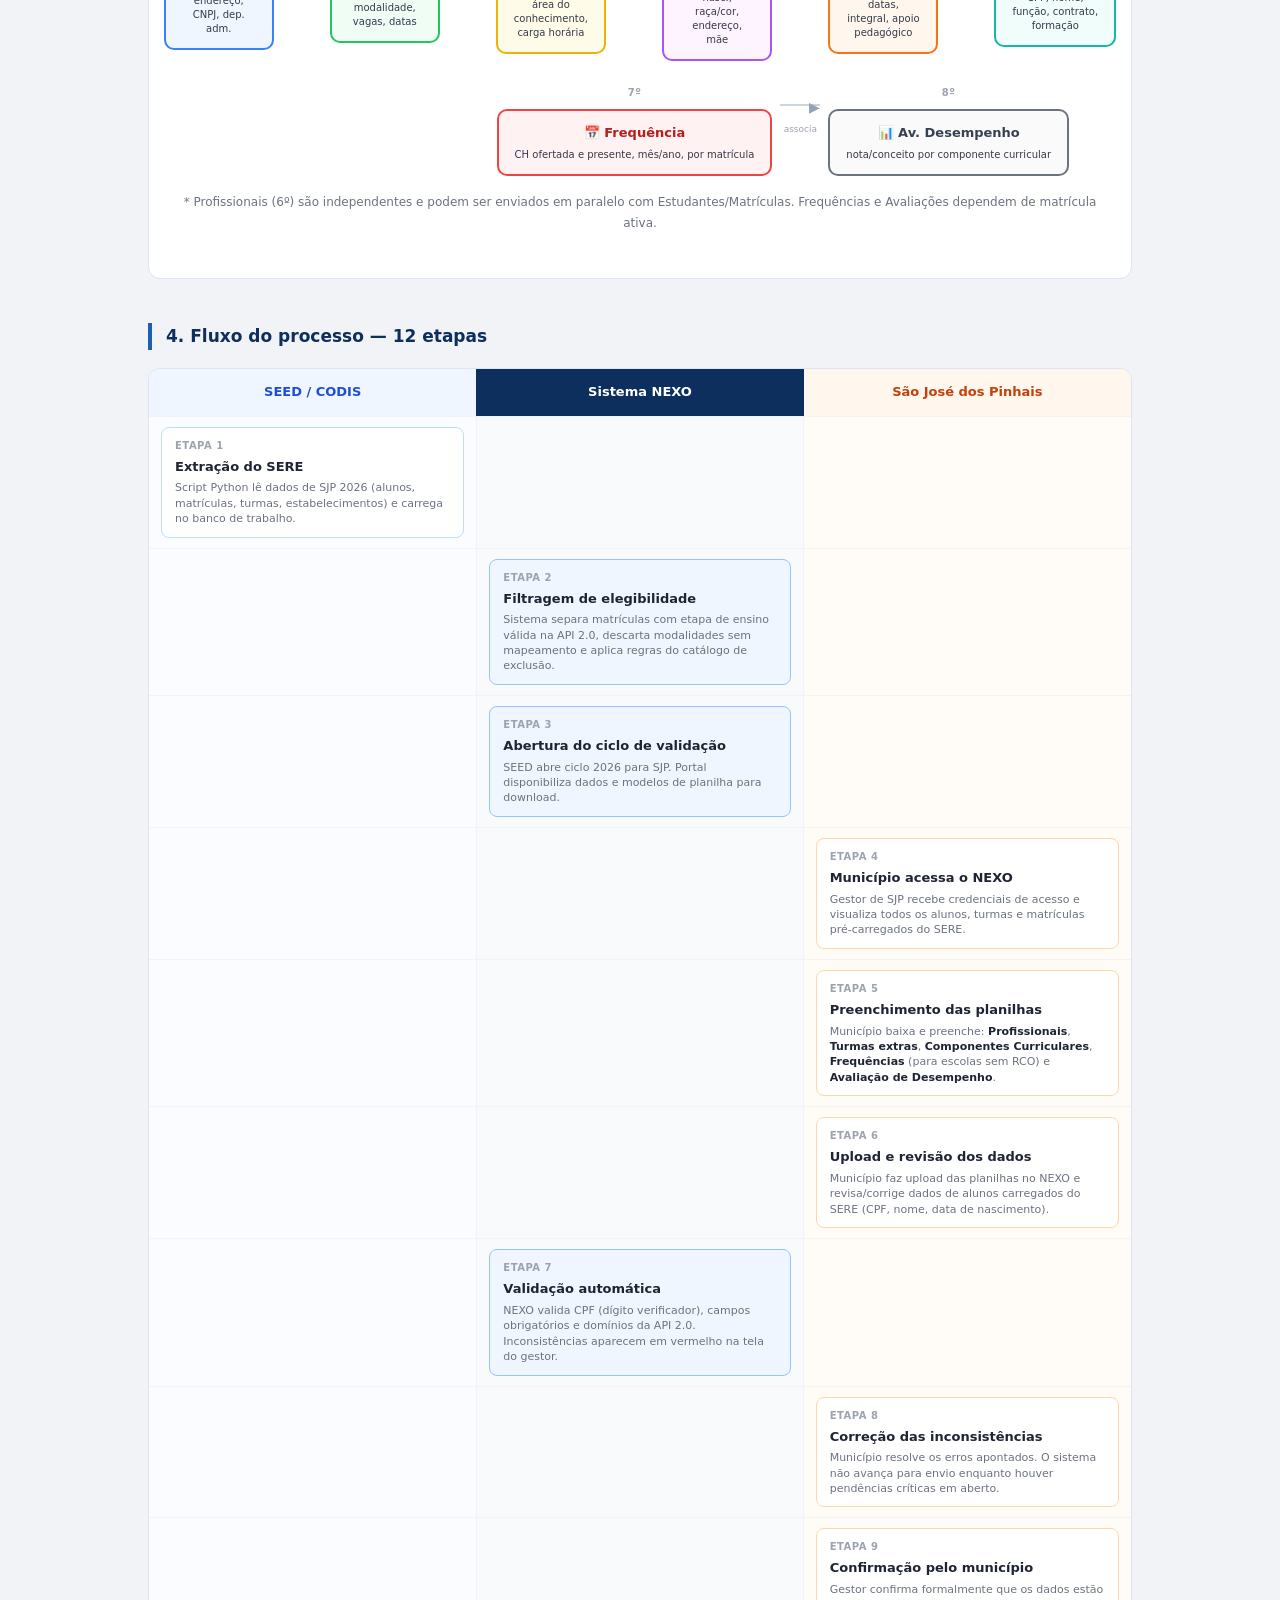
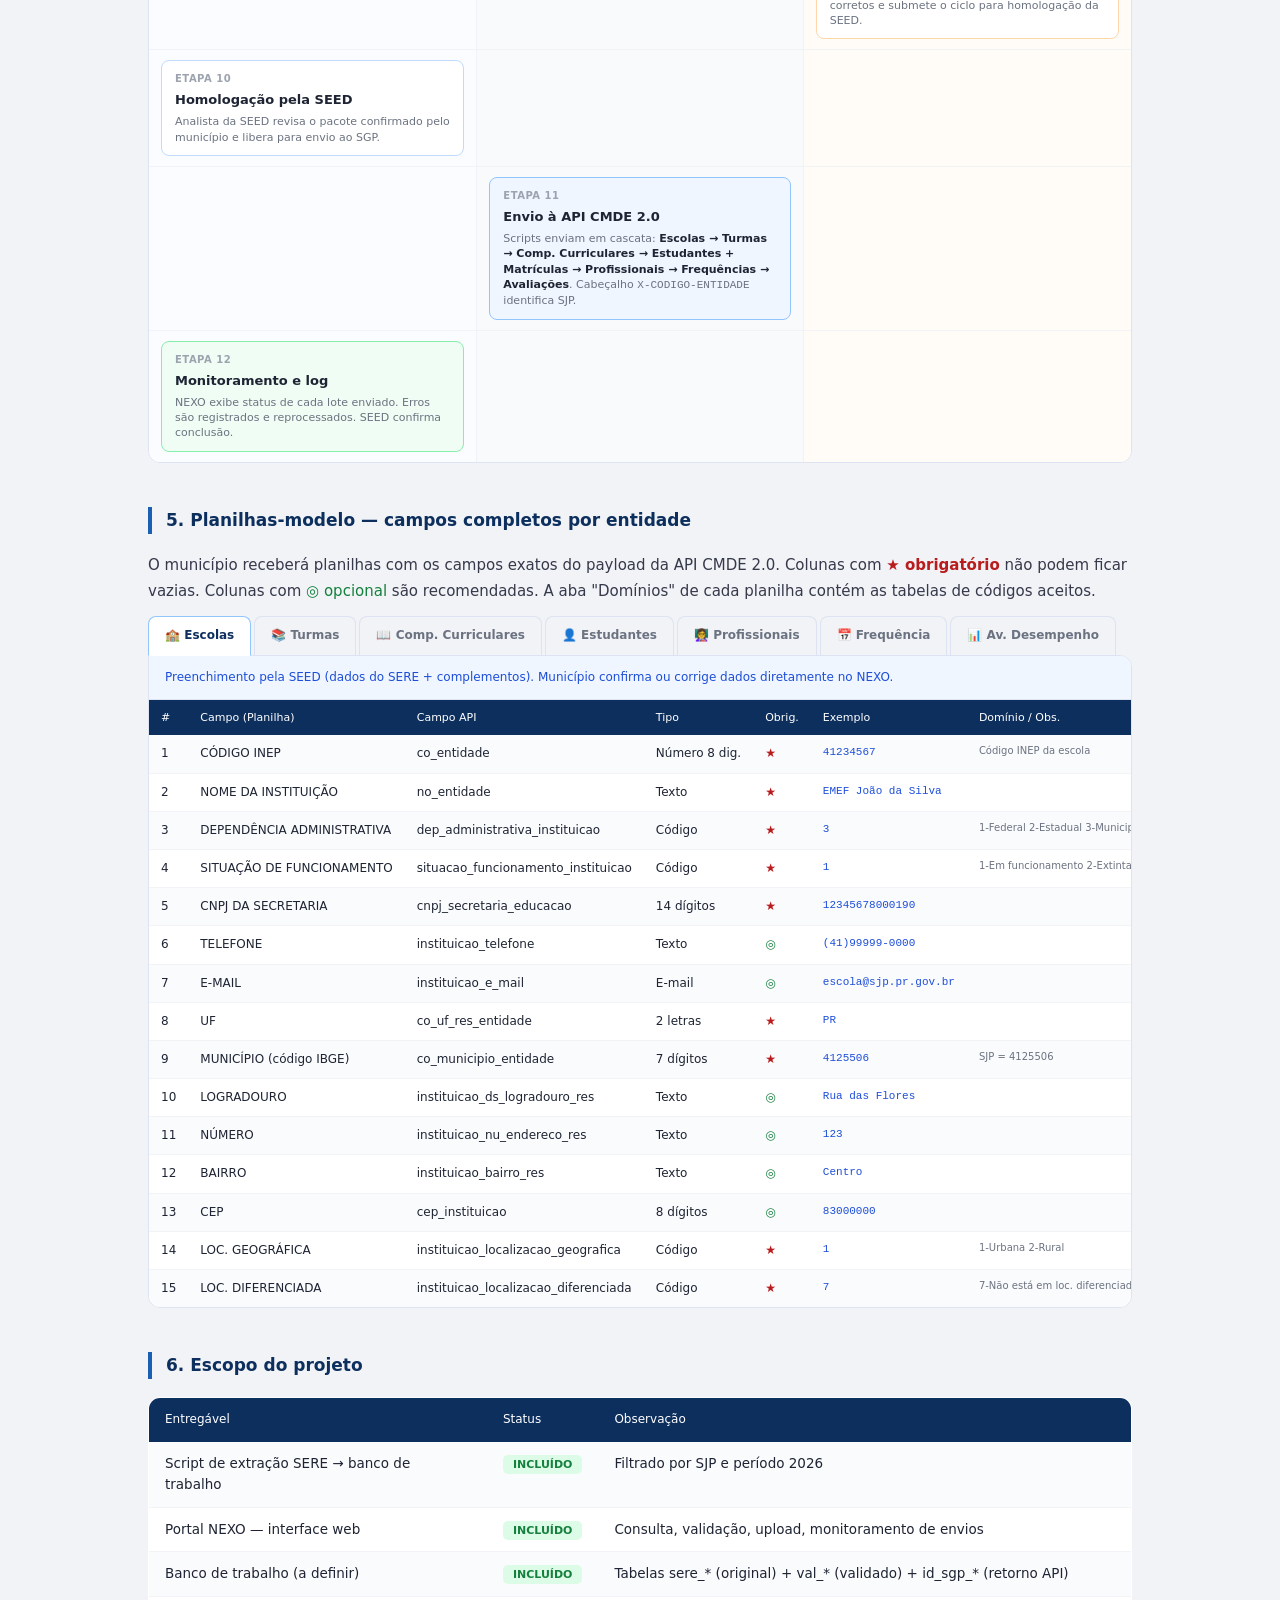
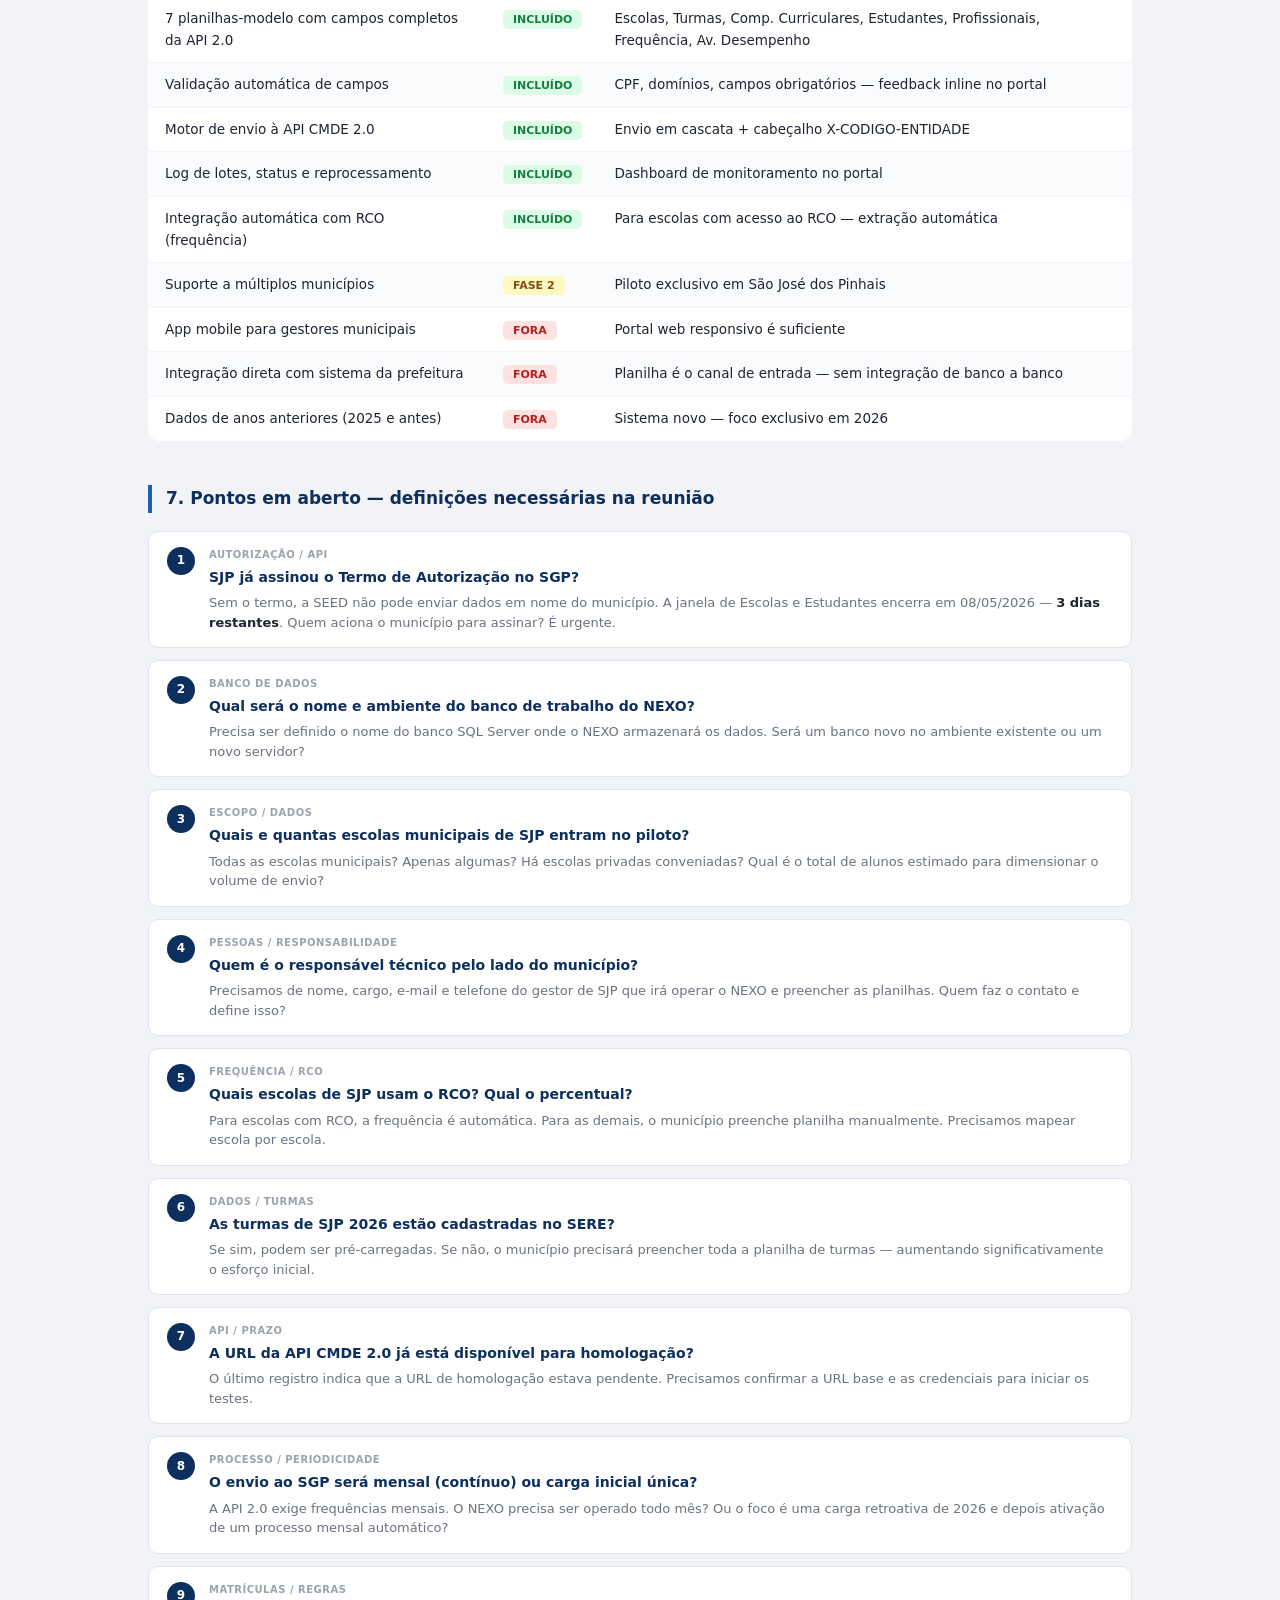
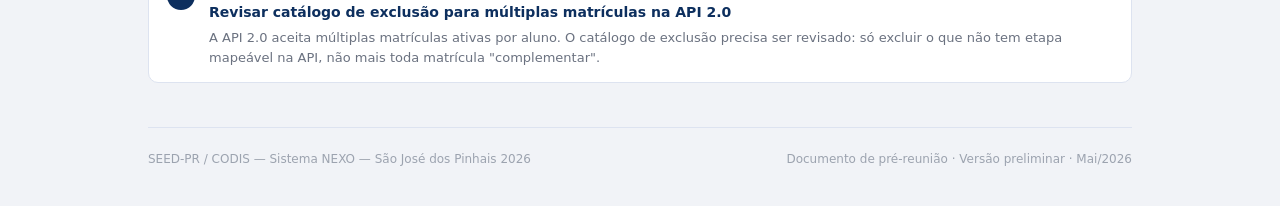
==== commit 498f9703: "Update index.html" ====
--- a/index.html
+++ b/index.html
@@ -3,129 +3,134 @@
 <head>
 <meta charset="UTF-8">
 <meta name="viewport" content="width=device-width, initial-scale=1.0">
-<title>Projeto CMDE 2.0 — Campo Largo 2026</title>
+<title>NEXO — Planejamento · São José dos Pinhais 2026</title>
 <style>
-  *, *::before, *::after { box-sizing: border-box; margin: 0; padding: 0; }
-  body { font-family: -apple-system, BlinkMacSystemFont, 'Segoe UI', sans-serif; background: #f8f7f4; color: #2c2c2a; line-height: 1.6; }
-  .page { max-width: 1000px; margin: 0 auto; padding: 40px 32px; }
-
-  /* ---- HEADER ---- */
-  .header { background: #1a3a5c; color: #fff; border-radius: 12px; padding: 36px 40px; margin-bottom: 40px; }
-  .header h1 { font-size: 26px; font-weight: 600; margin-bottom: 6px; }
-  .header p { font-size: 14px; opacity: 0.7; margin-bottom: 16px; }
-  .header-badges { display: flex; gap: 8px; flex-wrap: wrap; }
-  .badge { background: rgba(255,255,255,0.15); border-radius: 20px; padding: 4px 14px; font-size: 12px; font-weight: 500; }
-
-  /* ---- SECTION ---- */
-  .section { margin-bottom: 48px; }
-  .section-title { font-size: 18px; font-weight: 600; color: #1a3a5c; border-left: 4px solid #1a3a5c; padding-left: 14px; margin-bottom: 20px; }
-  .section-subtitle { font-size: 13px; color: #6b6b68; margin-top: -14px; margin-bottom: 20px; padding-left: 18px; }
-
-  p { font-size: 15px; color: #3d3d3a; margin-bottom: 12px; line-height: 1.7; }
-
-  /* ---- SYSTEM MAP ---- */
-  .system-map { background: #fff; border: 1px solid #e0ded8; border-radius: 12px; padding: 32px; margin-bottom: 24px; }
-  .map-grid { display: grid; grid-template-columns: 1fr 1.4fr 1fr; gap: 24px; align-items: start; }
-  .map-col { display: flex; flex-direction: column; gap: 16px; }
-  .actor-box { border-radius: 10px; padding: 16px; border: 1px solid; }
-  .actor-box h3 { font-size: 14px; font-weight: 600; margin-bottom: 4px; }
-  .actor-box p { font-size: 12px; margin: 0; line-height: 1.5; }
-
-  .box-purple { background: #f0effe; border-color: #8b83dd; color: #3c3489; }
-  .box-purple h3 { color: #3c3489; }
-  .box-purple p { color: #534ab7; }
-
-  .box-blue { background: #e6f1fb; border-color: #378add; color: #0c447c; }
-  .box-blue h3 { color: #0c447c; }
-  .box-blue p { color: #185fa5; }
-
-  .box-amber { background: #faeeda; border-color: #ba7517; color: #633806; }
-  .box-amber h3 { color: #633806; }
-  .box-amber p { color: #854f0b; }
-
-  .box-green { background: #eaf3de; border-color: #3b6d11; color: #27500a; }
-  .box-green h3 { color: #27500a; }
-  .box-green p { color: #3b6d11; }
-
-  .box-gray { background: #f5f4f0; border-color: #b4b2a9; border-style: dashed; color: #5f5e5a; }
-  .box-gray h3 { color: #444441; }
-  .box-gray p { color: #5f5e5a; }
-
-  .center-col { display: flex; flex-direction: column; align-items: center; }
-  .portal-box { background: #e6f1fb; border: 2px solid #378add; border-radius: 12px; padding: 20px; width: 100%; }
-  .portal-box h3 { font-size: 15px; font-weight: 600; color: #0c447c; margin-bottom: 10px; text-align: center; }
-  .portal-inner { background: #fff; border: 1px solid #b5d4f4; border-radius: 8px; padding: 10px 14px; margin-top: 10px; }
-  .portal-inner p { font-size: 12px; color: #185fa5; margin: 0; line-height: 1.5; }
-
-  .arrow-center { text-align: center; font-size: 22px; color: #9c9a92; }
-  .arrow-h { display: flex; align-items: center; justify-content: center; gap: 6px; color: #9c9a92; font-size: 12px; padding: 8px 0; }
-  .arrow-h span { font-size: 18px; }
-
-  .header-badge-green { display: inline-block; background: #eaf3de; border: 1px solid #3b6d11; border-radius: 4px; padding: 2px 10px; font-size: 11px; font-weight: 600; color: #27500a; margin-top: 8px; }
-
-  /* ---- PROCESS FLOW ---- */
-  .flow-container { background: #fff; border: 1px solid #e0ded8; border-radius: 12px; overflow: hidden; }
-  .flow-header { display: grid; grid-template-columns: 1fr 1fr 1fr; text-align: center; }
-  .flow-col-header { padding: 12px; font-size: 13px; font-weight: 600; }
-  .fh-seed { background: #f0effe; color: #3c3489; }
-  .fh-portal { background: #e6f1fb; color: #0c447c; }
-  .fh-mun { background: #faeeda; color: #633806; }
-
-  .flow-rows { }
-  .flow-row { display: grid; grid-template-columns: 1fr 1fr 1fr; min-height: 72px; border-top: 1px solid #f0ede8; }
-  .flow-cell { padding: 12px 14px; display: flex; align-items: flex-start; }
-  .flow-cell.seed { background: #faf9ff; border-right: 1px solid #f0ede8; }
-  .flow-cell.portal { background: #f9fbff; border-right: 1px solid #f0ede8; }
-  .flow-cell.mun { background: #fffaf3; }
-
-  .step-card { background: #fff; border-radius: 8px; border: 1px solid; padding: 10px 12px; width: 100%; }
-  .step-card.s-seed { border-color: #afa9ec; }
-  .step-card.s-portal { border-color: #85b7eb; }
-  .step-card.s-mun { border-color: #fac775; }
-  .step-card.s-green { border-color: #97c459; }
-  .step-num { font-size: 10px; font-weight: 700; color: #9c9a92; text-transform: uppercase; letter-spacing: 0.5px; margin-bottom: 4px; }
-  .step-card h4 { font-size: 13px; font-weight: 600; color: #2c2c2a; margin-bottom: 3px; }
-  .step-card p { font-size: 11px; color: #6b6b68; margin: 0; line-height: 1.4; }
-
-  /* ---- SCOPE TABLE ---- */
-  table { width: 100%; border-collapse: collapse; font-size: 14px; background: #fff; border-radius: 10px; overflow: hidden; border: 1px solid #e0ded8; }
-  th { background: #1a3a5c; color: #fff; padding: 12px 16px; text-align: left; font-weight: 500; font-size: 13px; }
-  td { padding: 11px 16px; border-bottom: 1px solid #f0ede8; vertical-align: top; }
-  tr:last-child td { border-bottom: none; }
-  tr:nth-child(even) td { background: #faf9f7; }
-  .tag-in { background: #eaf3de; color: #27500a; border-radius: 4px; padding: 2px 8px; font-size: 11px; font-weight: 600; }
-  .tag-out { background: #fcebeb; color: #791f1f; border-radius: 4px; padding: 2px 8px; font-size: 11px; font-weight: 600; }
-  .tag-pend { background: #faeeda; color: #633806; border-radius: 4px; padding: 2px 8px; font-size: 11px; font-weight: 600; }
-
-  /* ---- OPEN QUESTIONS ---- */
-  .questions-grid { display: grid; gap: 14px; }
-  .q-card { background: #fff; border: 1px solid #e0ded8; border-radius: 10px; padding: 16px 20px; display: flex; gap: 14px; align-items: flex-start; }
-  .q-num { min-width: 28px; height: 28px; background: #1a3a5c; color: #fff; border-radius: 50%; display: flex; align-items: center; justify-content: center; font-size: 12px; font-weight: 700; flex-shrink: 0; }
-  .q-body h4 { font-size: 14px; font-weight: 600; color: #1a3a5c; margin-bottom: 4px; }
-  .q-body p { font-size: 13px; color: #6b6b68; margin: 0; line-height: 1.5; }
-  .q-area { font-size: 11px; font-weight: 600; color: #9c9a92; text-transform: uppercase; letter-spacing: 0.5px; margin-bottom: 2px; }
-
-  /* ---- SPREADSHEET MODEL ---- */
-  .sheet-tabs { display: flex; gap: 4px; margin-bottom: 0; }
-  .sheet-tab { padding: 8px 18px; border-radius: 8px 8px 0 0; font-size: 13px; font-weight: 500; cursor: pointer; border: 1px solid #e0ded8; border-bottom: none; background: #f5f4f0; color: #6b6b68; }
-  .sheet-tab.active { background: #fff; color: #1a3a5c; }
-  .sheet-body { background: #fff; border: 1px solid #e0ded8; border-radius: 0 10px 10px 10px; overflow: hidden; }
-  .sheet-table { width: 100%; border-collapse: collapse; font-size: 12px; }
-  .sheet-table th { background: #1a3a5c; color: #fff; padding: 8px 12px; text-align: left; font-weight: 500; font-size: 11px; white-space: nowrap; }
-  .sheet-table td { padding: 8px 12px; border-bottom: 1px solid #f0ede8; white-space: nowrap; }
-  .sheet-table td.required { color: #a32d2d; font-weight: 600; }
-  .sheet-table td.optional { color: #3b6d11; }
-  .sheet-table td.example { color: #185fa5; font-family: monospace; font-size: 11px; }
-  .sheet-table tr:nth-child(even) td { background: #faf9f7; }
-
-  /* ---- FOOTER ---- */
-  .footer { border-top: 1px solid #e0ded8; padding-top: 24px; margin-top: 40px; display: flex; justify-content: space-between; align-items: center; font-size: 12px; color: #9c9a92; }
-
-  @media print {
-    body { background: #fff; }
-    .page { padding: 20px; }
-    .header { print-color-adjust: exact; -webkit-print-color-adjust: exact; }
-  }
+*,*::before,*::after{box-sizing:border-box;margin:0;padding:0}
+body{font-family:'Segoe UI',system-ui,sans-serif;background:#f1f3f7;color:#1e2433;line-height:1.6}
+.page{max-width:1040px;margin:0 auto;padding:40px 28px}
+
+/* HEADER */
+.header{background:linear-gradient(135deg,#0d2f5e 0%,#1a5fb4 100%);border-radius:14px;padding:40px 44px;margin-bottom:36px;position:relative;overflow:hidden}
+.header::after{content:'NEXO';position:absolute;right:-10px;top:-30px;font-size:180px;font-weight:900;color:rgba(255,255,255,0.04);line-height:1;letter-spacing:-8px;pointer-events:none}
+.header-top{display:flex;align-items:flex-start;justify-content:space-between;gap:20px;flex-wrap:wrap}
+.header h1{font-size:32px;font-weight:800;color:#fff;letter-spacing:-0.5px;line-height:1.2}
+.header-sub{font-size:14px;color:rgba(255,255,255,0.65);margin-top:6px}
+.nexo-badge{background:rgba(255,255,255,0.12);border:1px solid rgba(255,255,255,0.2);border-radius:10px;padding:12px 20px;text-align:right;flex-shrink:0}
+.nexo-badge .acronym{font-size:11px;color:rgba(255,255,255,0.5);letter-spacing:1px;text-transform:uppercase}
+.nexo-badge .meaning{font-size:12px;color:rgba(255,255,255,0.8);margin-top:4px}
+.badges{display:flex;flex-wrap:wrap;gap:8px;margin-top:20px}
+.badge{background:rgba(255,255,255,0.13);border-radius:20px;padding:5px 14px;font-size:12px;color:rgba(255,255,255,0.85);font-weight:500}
+.badge.alert{background:rgba(255,200,0,0.2);color:#ffe066}
+
+/* SECTIONS */
+.section{margin-bottom:44px}
+.section-title{font-size:17px;font-weight:700;color:#0d2f5e;border-left:4px solid #1a5fb4;padding-left:14px;margin-bottom:18px}
+p{font-size:15px;color:#36394a;margin-bottom:12px;line-height:1.75}
+strong{color:#1e2433}
+
+/* ENTITY FLOW DIAGRAM */
+.flow-diagram{background:#fff;border-radius:12px;border:1px solid #dde3f0;padding:32px;overflow-x:auto}
+.ent-flow{display:flex;align-items:center;justify-content:center;gap:0;flex-wrap:nowrap;min-width:700px}
+.ent{display:flex;flex-direction:column;align-items:center;gap:8px}
+.ent-box{border-radius:10px;padding:12px 16px;text-align:center;border:2px solid;min-width:110px}
+.ent-box h4{font-size:13px;font-weight:700;margin-bottom:4px}
+.ent-box p{font-size:10px;margin:0;line-height:1.4}
+.ent-num{font-size:10px;font-weight:700;color:#9ca3af;letter-spacing:0.5px;text-transform:uppercase}
+.ent-arrow{display:flex;flex-direction:column;align-items:center;padding:0 8px;margin-top:-20px}
+.ent-arrow .line{width:40px;height:2px;background:#cbd5e1}
+.ent-arrow .tip{color:#94a3b8;font-size:14px;margin-left:28px;margin-top:-10px}
+.ent-arrow .lbl{font-size:9px;color:#9ca3af;margin-top:4px;text-align:center}
+
+.e-school{background:#eff6ff;border-color:#3b82f6;color:#1d4ed8}
+.e-turma{background:#f0fdf4;border-color:#22c55e;color:#15803d}
+.e-comp{background:#fefce8;border-color:#eab308;color:#854d0e}
+.e-stud{background:#fdf4ff;border-color:#a855f7;color:#6b21a8}
+.e-mat{background:#fff7ed;border-color:#f97316;color:#c2410c}
+.e-prof{background:#f0fdfa;border-color:#14b8a6;color:#0f766e}
+.e-freq{background:#fef2f2;border-color:#ef4444;color:#b91c1c}
+.e-aval{background:#fafafa;border-color:#6b7280;color:#374151}
+
+/* PROCESS TABLE */
+.proc-wrap{background:#fff;border-radius:12px;border:1px solid #dde3f0;overflow:hidden}
+.proc-header{display:grid;grid-template-columns:1fr 1fr 1fr;text-align:center}
+.proc-hcol{padding:13px;font-size:13px;font-weight:600}
+.ph-seed{background:#eff6ff;color:#1d4ed8}
+.ph-nexo{background:#0d2f5e;color:#fff}
+.ph-mun{background:#fff7ed;color:#c2410c}
+.proc-row{display:grid;grid-template-columns:1fr 1fr 1fr;border-top:1px solid #f1f3f7;min-height:70px}
+.proc-cell{padding:10px 12px;display:flex;align-items:flex-start}
+.pc-seed{background:#fafcff}
+.pc-nexo{background:#f8fafc;border-left:1px solid #f1f3f7;border-right:1px solid #f1f3f7}
+.pc-mun{background:#fffcf8}
+.step-card{background:#fff;border-radius:8px;border:1px solid;padding:10px 13px;width:100%}
+.sc-seed{border-color:#bfdbfe}
+.sc-nexo{border-color:#93c5fd;background:#eff6ff}
+.sc-mun{border-color:#fed7aa}
+.sc-green{border-color:#86efac;background:#f0fdf4}
+.step-num{font-size:10px;font-weight:700;color:#9ca3af;text-transform:uppercase;letter-spacing:0.5px;margin-bottom:3px}
+.step-card h4{font-size:13px;font-weight:600;color:#1e2433;margin-bottom:3px}
+.step-card p{font-size:11px;color:#6b7280;margin:0;line-height:1.4}
+
+/* TABS / SHEETS */
+.tabs{display:flex;gap:3px;flex-wrap:wrap;margin-bottom:0}
+.tab{padding:9px 16px;border-radius:8px 8px 0 0;font-size:12px;font-weight:600;cursor:pointer;border:1px solid #dde3f0;border-bottom:none;background:#f1f3f7;color:#6b7280;transition:all 0.15s}
+.tab.active{background:#fff;color:#0d2f5e;border-color:#93c5fd;border-bottom:1px solid #fff;margin-bottom:-1px;z-index:2}
+.tab-panel{display:none;background:#fff;border:1px solid #dde3f0;border-radius:0 12px 12px 12px;overflow:hidden}
+.tab-panel.active{display:block}
+.sheet-info{background:#eff6ff;border-bottom:1px solid #dde3f0;padding:12px 16px;font-size:12px;color:#1d4ed8}
+.sheet-info strong{color:#1d4ed8}
+table.sh{width:100%;border-collapse:collapse;font-size:12px}
+.sh th{background:#0d2f5e;color:#fff;padding:9px 12px;text-align:left;font-weight:500;font-size:11px;white-space:nowrap}
+.sh td{padding:9px 12px;border-bottom:1px solid #f1f3f7;vertical-align:top;white-space:nowrap}
+.sh tr:last-child td{border-bottom:none}
+.sh tr:nth-child(even) td{background:#fafbfd}
+.req{color:#b91c1c;font-weight:700}
+.opt{color:#15803d}
+.ex{font-family:monospace;font-size:11px;color:#1d4ed8}
+.dom{font-size:10px;color:#6b7280;max-width:200px;white-space:normal;line-height:1.3}
+
+/* SCOPE TABLE */
+table.scope{width:100%;border-collapse:collapse;font-size:13.5px;background:#fff;border-radius:12px;overflow:hidden;border:1px solid #dde3f0}
+table.scope th{background:#0d2f5e;color:#fff;padding:12px 16px;text-align:left;font-weight:500;font-size:12px}
+table.scope td{padding:11px 16px;border-bottom:1px solid #f1f3f7;vertical-align:top}
+table.scope tr:last-child td{border-bottom:none}
+table.scope tr:nth-child(even) td{background:#fafbfd}
+.tin{background:#dcfce7;color:#15803d;border-radius:5px;padding:3px 10px;font-size:11px;font-weight:700}
+.tout{background:#fee2e2;color:#b91c1c;border-radius:5px;padding:3px 10px;font-size:11px;font-weight:700}
+.tpend{background:#fef9c3;color:#854d0e;border-radius:5px;padding:3px 10px;font-size:11px;font-weight:700}
+
+/* QUESTIONS */
+.q-grid{display:grid;gap:12px}
+.q-card{background:#fff;border:1px solid #dde3f0;border-radius:10px;padding:15px 18px;display:flex;gap:14px}
+.q-num{min-width:28px;height:28px;background:#0d2f5e;color:#fff;border-radius:50%;display:flex;align-items:center;justify-content:center;font-size:12px;font-weight:700;flex-shrink:0}
+.q-area{font-size:10px;font-weight:700;color:#9ca3af;text-transform:uppercase;letter-spacing:0.5px;margin-bottom:3px}
+.q-body h4{font-size:14px;font-weight:600;color:#0d2f5e;margin-bottom:5px}
+.q-body p{font-size:13px;color:#6b7280;margin:0;line-height:1.5}
+
+/* MAP GRID */
+.map-grid{display:grid;grid-template-columns:1fr 1.5fr 1fr;gap:24px;background:#fff;border-radius:12px;border:1px solid #dde3f0;padding:28px}
+.map-col{display:flex;flex-direction:column;gap:12px}
+.actor{border-radius:10px;padding:14px;border:1px solid}
+.actor h3{font-size:13px;font-weight:700;margin-bottom:5px}
+.actor p{font-size:11px;margin:0;line-height:1.5}
+.a-purple{background:#f5f3ff;border-color:#a78bfa;color:#4c1d95}.a-purple h3{color:#4c1d95}.a-purple p{color:#6d28d9}
+.a-blue{background:#eff6ff;border-color:#60a5fa;color:#1d4ed8}.a-blue h3{color:#1d4ed8}.a-blue p{color:#2563eb}
+.a-amber{background:#fff7ed;border-color:#fb923c;color:#c2410c}.a-amber h3{color:#c2410c}.a-amber p{color:#ea580c}
+.a-green{background:#f0fdf4;border-color:#4ade80;color:#15803d}.a-green h3{color:#15803d}.a-green p{color:#16a34a}
+.a-gray{background:#f9fafb;border-color:#d1d5db;border-style:dashed;color:#4b5563}.a-gray h3{color:#374151}.a-gray p{color:#4b5563}
+.center-hub{display:flex;flex-direction:column;align-items:center;gap:12px}
+.hub-box{background:#eff6ff;border:2px solid #3b82f6;border-radius:12px;padding:20px;width:100%;text-align:center}
+.hub-box h3{font-size:16px;font-weight:800;color:#1d4ed8;margin-bottom:4px}
+.hub-box .sub{font-size:11px;color:#3b82f6;margin-bottom:12px}
+.hub-inner{background:#fff;border:1px solid #bfdbfe;border-radius:8px;padding:10px;margin-top:8px;text-align:left}
+.hub-inner p{font-size:11px;color:#1d4ed8;margin:0;line-height:1.5}
+.arrow-v{text-align:center;font-size:22px;color:#93c5fd;line-height:1}
+.token-badge{display:inline-block;background:#dcfce7;border:1px solid#86efac;border-radius:20px;padding:4px 14px;font-size:11px;font-weight:600;color:#15803d;margin-top:6px}
+
+/* FOOTER */
+.footer{border-top:1px solid #dde3f0;margin-top:44px;padding-top:22px;display:flex;justify-content:space-between;font-size:12px;color:#9ca3af}
+
+@media print{body{background:#fff}.page{padding:20px}.header{print-color-adjust:exact;-webkit-print-color-adjust:exact}}
 </style>
 </head>
 <body>
@@ -133,398 +138,394 @@
 
 <!-- HEADER -->
 <div class="header">
-  <h1>Sistema De-Para — Integração SEED-PR com SGP/MEC</h1>
-  <p>Escopo de projeto · Piloto Campo Largo · Ano letivo 2026 · API CMDE 2.0</p>
-  <div class="header-badges">
-    <span class="badge">Campo Largo — Piloto</span>
+  <div class="header-top">
+    <div>
+      <h1>NEXO</h1>
+      <div class="header-sub">Núcleo de Envio e Integração de Dados Escolares ao SGP</div>
+      <div class="header-sub" style="margin-top:4px">SEED-PR · Secretaria de Estado da Educação do Paraná</div>
+    </div>
+    <div class="nexo-badge">
+      <div class="acronym">N·E·X·O</div>
+      <div class="meaning">Núcleo de Envio e<br>Integração de dados<br>Escolares ao SGP</div>
+    </div>
+  </div>
+  <div class="badges">
+    <span class="badge">São José dos Pinhais — Piloto 2026</span>
     <span class="badge">API CMDE 2.0</span>
-    <span class="badge">Autorização estadual/municipal</span>
-    <span class="badge">Portal De-Para</span>
+    <span class="badge">SGP / MEC Gestão Presente</span>
     <span class="badge">Pré-reunião de definição</span>
-  </div>
-</div>
-
-<!-- SEÇÃO 1: O QUE É ESSE SISTEMA -->
-<div class="section">
-  <div class="section-title">1. O que é esse sistema?</div>
-  <p>O <strong>Ministério da Educação (MEC)</strong> criou o <em>Sistema Gestão Presente (SGP)</em> para receber dados de todos os alunos das redes de ensino brasileiras: quem está matriculado, em qual turma, em qual escola, e com que frequência vai às aulas. Esses dados alimentam políticas públicas, entre elas o programa <em>Pé-de-Meia</em>.</p>
-  <p>A <strong>SEED-PR</strong> precisa enviar os dados de Campo Largo ao MEC. O problema: os dados estão espalhados — o sistema estadual (SERE) tem dados de alunos, mas as turmas, profissionais e frequências são gerenciadas pela própria prefeitura, e podem estar desatualizadas ou incorretas.</p>
-  <p>O <strong>Portal De-Para</strong> é a solução: um sistema central que puxa os dados do SERE, permite que a prefeitura de Campo Largo revise e complemente os dados, e depois envia tudo automaticamente para o SGP/MEC.</p>
-  <p><strong>Mecanismo chave (novo na API 2.0):</strong> A prefeitura de Campo Largo assina um Termo de Autorização direto no SGP. Com isso, a SEED passa a operar em nome do município na API, usando um identificador especial (<code>X-CODIGO-ENTIDADE</code>) em cada requisição. <em>Campo Largo não precisa de credenciais de API próprias.</em></p>
-</div>
-
-<!-- SEÇÃO 2: MAPA DO SISTEMA -->
-<div class="section">
-  <div class="section-title">2. Mapa do sistema — quem são os atores?</div>
-  <div class="system-map">
-    <div class="map-grid">
-      <!-- Coluna esquerda: Fontes -->
-      <div class="map-col">
-        <div class="actor-box box-purple">
-          <h3>🗄 SERE</h3>
-          <p>Banco de dados oficial do estado (PostgreSQL). Contém matrículas, alunos, cursos e estabelecimentos. <strong>Fonte primária</strong> de dados dos alunos.</p>
-        </div>
-        <div class="arrow-center">↓</div>
-        <div class="actor-box box-gray">
-          <h3>⚙ Script de extração</h3>
-          <p>Script Python automático que lê o SERE, filtra por Campo Largo e carrega no banco de trabalho do Portal.</p>
-        </div>
-        <div class="arrow-center" style="font-size:28px">→</div>
-      </div>
-
-      <!-- Coluna central: Portal -->
-      <div class="center-col">
-        <div class="portal-box">
-          <h3>Portal De-Para — SEED-PR</h3>
-          <div class="portal-inner">
-            <p><strong>Banco de trabalho</strong><br>SQL Server PROJETO_PDM_HML<br>Dados originais + dados validados</p>
-          </div>
-          <div class="portal-inner" style="margin-top:8px">
-            <p><strong>Interface web</strong><br>Consulta, validação e correção<br>de dados por escola</p>
-          </div>
-          <div class="portal-inner" style="margin-top:8px">
-            <p><strong>Motor de envio</strong><br>Scripts Python que enviam à API<br>na ordem hierárquica correta</p>
-          </div>
-          <div class="arrow-center" style="padding:12px 0">↓</div>
-          <div style="text-align:center">
-            <span class="header-badge-green">X-CODIGO-ENTIDADE: Campo Largo</span>
-          </div>
-        </div>
-        <div class="arrow-center" style="font-size:28px; padding-top:12px">↓</div>
-        <div class="actor-box box-green" style="text-align:center">
-          <h3>🏛 SGP / API CMDE 2.0</h3>
-          <p>Sistema do Ministério da Educação. Recebe dados e alimenta políticas como Pé-de-Meia.</p>
-        </div>
-      </div>
-
-      <!-- Coluna direita: Município -->
-      <div class="map-col">
-        <div class="arrow-h" style="justify-content:flex-start">
-          <span>←</span><span>valida e corrige</span>
-        </div>
-        <div class="actor-box box-amber">
-          <h3>🏙 Gestor — Campo Largo</h3>
-          <p>Acessa o portal, revisa os dados pré-carregados, corrige inconsistências e confirma o envio ao MEC.</p>
-        </div>
-        <div style="margin-top:16px" class="actor-box box-amber">
-          <h3>📋 Planilhas municipais</h3>
-          <p>O município preenche planilhas-modelo (disponibilizadas pela SEED) com dados que não estão no SERE: <strong>Profissionais</strong>, <strong>turmas extras</strong> e <strong>frequências manuais</strong>.</p>
-        </div>
-        <div style="margin-top:16px" class="actor-box box-gray">
-          <h3>📝 Termo de Autorização</h3>
-          <p>Campo Largo assina o termo de autorização <em>no próprio SGP</em>. Com isso libera a SEED para enviar dados em nome do município, sem precisar de API key própria.</p>
-        </div>
-      </div>
-    </div>
-  </div>
-</div>
-
-<!-- SEÇÃO 3: FLUXO DO PROCESSO -->
-<div class="section">
-  <div class="section-title">3. Fluxo do processo — passo a passo</div>
-  <div class="section-subtitle">Como os dados percorrem o sistema, do SERE ao SGP/MEC</div>
-  <div class="flow-container">
-    <div class="flow-header">
-      <div class="flow-col-header fh-seed">SEED / CODIS</div>
-      <div class="flow-col-header fh-portal">Portal De-Para (Sistema)</div>
-      <div class="flow-col-header fh-mun">Campo Largo (Município)</div>
-    </div>
-    <div class="flow-rows">
-
-      <div class="flow-row">
-        <div class="flow-cell seed">
-          <div class="step-card s-seed">
-            <div class="step-num">Etapa 1</div>
-            <h4>Extração do SERE</h4>
-            <p>Script Python lê os dados de alunos, matrículas e estabelecimentos de Campo Largo no SERE e carrega no banco de trabalho.</p>
-          </div>
-        </div>
-        <div class="flow-cell portal"></div>
-        <div class="flow-cell mun"></div>
-      </div>
-
-      <div class="flow-row">
-        <div class="flow-cell seed">
-          <div class="step-card s-seed">
-            <div class="step-num">Etapa 2</div>
-            <h4>Filtragem e elegibilidade</h4>
-            <p>O sistema separa apenas matrículas com etapa de ensino válida na API 2.0, descartando o que não pode ser enviado.</p>
-          </div>
-        </div>
-        <div class="flow-cell portal"></div>
-        <div class="flow-cell mun"></div>
-      </div>
-
-      <div class="flow-row">
-        <div class="flow-cell seed"></div>
-        <div class="flow-cell portal">
-          <div class="step-card s-portal">
-            <div class="step-num">Etapa 3</div>
-            <h4>Abertura do ciclo de validação</h4>
-            <p>SEED abre um ciclo para Campo Largo 2026. O portal disponibiliza os dados e os modelos de planilha para o município.</p>
-          </div>
-        </div>
-        <div class="flow-cell mun"></div>
-      </div>
-
-      <div class="flow-row">
-        <div class="flow-cell seed"></div>
-        <div class="flow-cell portal"></div>
-        <div class="flow-cell mun">
-          <div class="step-card s-mun">
-            <div class="step-num">Etapa 4</div>
-            <h4>Município acessa o portal</h4>
-            <p>Gestor de Campo Largo recebe acesso e visualiza todos os alunos, turmas e matrículas pré-carregados do SERE.</p>
-          </div>
-        </div>
-      </div>
-
-      <div class="flow-row">
-        <div class="flow-cell seed"></div>
-        <div class="flow-cell portal"></div>
-        <div class="flow-cell mun">
-          <div class="step-card s-mun">
-            <div class="step-num">Etapa 5</div>
-            <h4>Preenchimento das planilhas</h4>
-            <p>Município baixa e preenche as planilhas-modelo: <strong>Profissionais</strong>, <strong>Turmas extras</strong> (não existentes no SERE) e <strong>Frequências</strong> das escolas sem RCO.</p>
-          </div>
-        </div>
-      </div>
-
-      <div class="flow-row">
-        <div class="flow-cell seed"></div>
-        <div class="flow-cell portal"></div>
-        <div class="flow-cell mun">
-          <div class="step-card s-mun">
-            <div class="step-num">Etapa 6</div>
-            <h4>Upload e correção de dados</h4>
-            <p>Município faz upload das planilhas e corrige os dados de alunos diretamente no portal (CPF, nome, data de nascimento etc.).</p>
-          </div>
-        </div>
-      </div>
-
-      <div class="flow-row">
-        <div class="flow-cell seed"></div>
-        <div class="flow-cell portal">
-          <div class="step-card s-portal">
-            <div class="step-num">Etapa 7</div>
-            <h4>Validação automática</h4>
-            <p>O sistema valida automaticamente CPF, campos obrigatórios e domínios da API. Inconsistências são marcadas em vermelho diretamente na tela.</p>
-          </div>
-        </div>
-        <div class="flow-cell mun"></div>
-      </div>
-
-      <div class="flow-row">
-        <div class="flow-cell seed"></div>
-        <div class="flow-cell portal"></div>
-        <div class="flow-cell mun">
-          <div class="step-card s-mun">
-            <div class="step-num">Etapa 8</div>
-            <h4>Correção das inconsistências</h4>
-            <p>Município resolve os erros apontados, substituindo ou confirmando cada dado. O portal não avança enquanto houver pendências críticas.</p>
-          </div>
-        </div>
-      </div>
-
-      <div class="flow-row">
-        <div class="flow-cell seed"></div>
-        <div class="flow-cell portal"></div>
-        <div class="flow-cell mun">
-          <div class="step-card s-mun">
-            <div class="step-num">Etapa 9</div>
-            <h4>Confirmação pelo município</h4>
-            <p>Gestor confirma formalmente que os dados estão corretos e submete o ciclo para análise da SEED.</p>
-          </div>
-        </div>
-      </div>
-
-      <div class="flow-row">
-        <div class="flow-cell seed">
-          <div class="step-card s-seed">
-            <div class="step-num">Etapa 10</div>
-            <h4>Homologação pela SEED</h4>
-            <p>Analista da SEED revisa o pacote de dados confirmado pelo município e libera para envio ao SGP.</p>
-          </div>
-        </div>
-        <div class="flow-cell portal"></div>
-        <div class="flow-cell mun"></div>
-      </div>
-
-      <div class="flow-row">
-        <div class="flow-cell seed"></div>
-        <div class="flow-cell portal">
-          <div class="step-card s-portal">
-            <div class="step-num">Etapa 11</div>
-            <h4>Envio à API CMDE 2.0</h4>
-            <p>Scripts enviam na ordem hierárquica: <strong>Escolas → Turmas → Estudantes + matrículas → Frequências → Desfechos</strong>. Cada requisição usa o cabeçalho <code>X-CODIGO-ENTIDADE</code> do município.</p>
-          </div>
-        </div>
-        <div class="flow-cell mun"></div>
-      </div>
-
-      <div class="flow-row">
-        <div class="flow-cell seed">
-          <div class="step-card s-green">
-            <div class="step-num">Etapa 12</div>
-            <h4>Monitoramento e relatório</h4>
-            <p>Portal exibe status de cada lote enviado. Erros são registrados e podem ser reprocessados. SEED confirma a conclusão do envio.</p>
-          </div>
-        </div>
-        <div class="flow-cell portal"></div>
-        <div class="flow-cell mun"></div>
-      </div>
-
-    </div>
-  </div>
-</div>
-
-<!-- SEÇÃO 4: MÚLTIPLAS MATRÍCULAS -->
-<div class="section">
-  <div class="section-title">4. Regra das matrículas — o que muda na API 2.0?</div>
-  <p>Na versão 2.0 do SGP, um aluno pode ter <strong>múltiplas matrículas ativas simultaneamente</strong> — cada uma vinculada a uma turma diferente. Isso espelha a realidade: o mesmo aluno pode estar matriculado no ensino regular e em uma atividade de reforço ou AEE ao mesmo tempo.</p>
-  <table style="margin-top:16px">
-    <tr><th>Situação do aluno no SERE</th><th>O que fazemos na API 2.0</th></tr>
-    <tr><td>Matrícula no EF, EM ou EJA com etapa válida na API</td><td><span class="tag-in">ENVIA</span> — Todas as matrículas com etapa mapeável</td></tr>
-    <tr><td>Matrícula em curso complementar COM etapa válida (ex: AEE)</td><td><span class="tag-in">ENVIA</span> — A API 2.0 aceita; o SGP classifica a elegibilidade internamente</td></tr>
-    <tr><td>Matrícula em curso SEM etapa válida na API (ex: línguas, esporte)</td><td><span class="tag-out">NÃO ENVIA</span> — Não há campo no schema para esse tipo</td></tr>
-    <tr><td>Matrícula cancelada / excluída por erro no SERE</td><td><span class="tag-out">NÃO ENVIA</span> — Filtro de elegibilidade exclui automaticamente</td></tr>
+    <span class="badge alert">⚠ Janela aberta: Escolas e Estudantes — encerra 08/05/2026</span>
+  </div>
+</div>
+
+<!-- 1. O QUE É -->
+<div class="section">
+  <div class="section-title">1. O que é o NEXO?</div>
+  <p>O <strong>NEXO</strong> é um sistema desenvolvido pela SEED-PR para centralizar, validar e enviar automaticamente dados educacionais dos municípios paranaenses ao <em>Sistema Gestão Presente (SGP)</em> do Ministério da Educação. O envio desses dados é obrigatório e fundamenta políticas como o programa <strong>Pé-de-Meia</strong>.</p>
+  <p>O sistema funciona como uma <strong>ponte inteligente</strong>: de um lado, puxa os dados do banco oficial do estado (SERE); do outro, permite que o próprio município revise, corrija e complemente as informações que só ele possui — como quem são seus professores, quais turmas foram abertas e qual foi a frequência de cada aluno. Após validação, o NEXO envia tudo automaticamente ao MEC.</p>
+  <p><strong>Mecanismo central (API 2.0):</strong> O município de São José dos Pinhais assina um Termo de Autorização diretamente no SGP. Com isso, a SEED-PR passa a operar em nome do município — sem que a prefeitura precise gerenciar credenciais de API. A identificação do município (<code>X-CODIGO-ENTIDADE</code>) é inserida automaticamente em cada envio.</p>
+</div>
+
+<!-- 2. MAPA DO SISTEMA -->
+<div class="section">
+  <div class="section-title">2. Mapa do sistema — atores e conexões</div>
+  <div class="map-grid">
+    <div class="map-col">
+      <div class="actor a-purple">
+        <h3>🗄 SERE</h3>
+        <p>Banco oficial do estado (PostgreSQL). Fonte primária de alunos, matrículas e estabelecimentos.</p>
+      </div>
+      <div style="text-align:center;color:#a78bfa;font-size:20px">↓</div>
+      <div class="actor a-gray">
+        <h3>⚙ Script de extração</h3>
+        <p>Python — lê SERE, filtra SJP 2026, carrega no banco de trabalho do NEXO.</p>
+      </div>
+      <div style="text-align:center;font-size:20px;color:#93c5fd">→</div>
+    </div>
+    <div class="center-hub">
+      <div class="hub-box">
+        <h3>NEXO</h3>
+        <div class="sub">Hub central — SEED-PR</div>
+        <div class="hub-inner"><p><strong>Banco de trabalho</strong><br>Dados originais (sere_*) + validados (val_*)</p></div>
+        <div class="hub-inner" style="margin-top:6px"><p><strong>Interface web</strong><br>Consulta, validação, uploads, monitoramento</p></div>
+        <div class="hub-inner" style="margin-top:6px"><p><strong>Motor de envio</strong><br>Scripts Python — ordem hierárquica da API</p></div>
+        <div class="arrow-v" style="padding:10px 0">↓</div>
+        <div class="token-badge">X-CODIGO-ENTIDADE: SJP</div>
+      </div>
+      <div class="arrow-v" style="font-size:26px">↓</div>
+      <div class="actor a-green" style="text-align:center;width:100%">
+        <h3>🏛 SGP / API CMDE 2.0</h3>
+        <p>Sistema do MEC. Destino final de todos os dados.</p>
+      </div>
+    </div>
+    <div class="map-col">
+      <div style="font-size:12px;color:#9ca3af;text-align:center;padding:4px 0">← valida e corrige</div>
+      <div class="actor a-amber">
+        <h3>🏙 Gestor — SJP</h3>
+        <p>Acessa o NEXO, revisa dados pré-carregados, corrige inconsistências e confirma envio.</p>
+      </div>
+      <div class="actor a-amber">
+        <h3>📋 Planilhas municipais</h3>
+        <p>Modelo fornecido pela SEED. Município preenche: <strong>Profissionais</strong>, <strong>Turmas extras</strong>, <strong>Componentes Curriculares</strong>, <strong>Frequências manuais</strong> e <strong>Avaliação de Desempenho</strong>.</p>
+      </div>
+      <div class="actor a-gray">
+        <h3>📝 Termo de Autorização</h3>
+        <p>SJP assina no próprio SGP/MEC. Libera a SEED para enviar em nome do município.</p>
+      </div>
+    </div>
+  </div>
+</div>
+
+<!-- 3. HIERARQUIA DE ENTIDADES -->
+<div class="section">
+  <div class="section-title">3. Hierarquia de entidades — ordem obrigatória de envio</div>
+  <p>A API CMDE 2.0 exige que os dados sejam enviados em cascata: cada entidade depende da anterior. O fluxo abaixo é a sequência que o NEXO seguirá automaticamente.</p>
+  <div class="flow-diagram">
+    <div class="ent-flow">
+      <div class="ent">
+        <span class="ent-num">1º</span>
+        <div class="ent-box e-school"><h4>🏫 Escola</h4><p>co_entidade (INEP), nome, endereço, CNPJ, dep. adm.</p></div>
+      </div>
+      <div class="ent-arrow"><div class="line"></div><div class="tip">▶</div><div class="lbl">vincula</div></div>
+      <div class="ent">
+        <span class="ent-num">2º</span>
+        <div class="ent-box e-turma"><h4>📚 Turma</h4><p>nome, etapa, turno, modalidade, vagas, datas</p></div>
+      </div>
+      <div class="ent-arrow"><div class="line"></div><div class="tip">▶</div><div class="lbl">vincula</div></div>
+      <div class="ent">
+        <span class="ent-num">3º</span>
+        <div class="ent-box e-comp"><h4>📖 Comp. Curricular</h4><p>disciplina, área do conhecimento, carga horária</p></div>
+      </div>
+      <div class="ent-arrow"><div class="line"></div><div class="tip">▶</div><div class="lbl">cadastra</div></div>
+      <div class="ent">
+        <span class="ent-num">4º</span>
+        <div class="ent-box e-stud"><h4>👤 Estudante</h4><p>CPF, nome, nasc., raça/cor, endereço, mãe</p></div>
+      </div>
+      <div class="ent-arrow"><div class="line"></div><div class="tip">▶</div><div class="lbl">gera</div></div>
+      <div class="ent">
+        <span class="ent-num">5º</span>
+        <div class="ent-box e-mat"><h4>📋 Matrícula</h4><p>etapa, turma, datas, integral, apoio pedagógico</p></div>
+      </div>
+      <div class="ent-arrow"><div class="line"></div><div class="tip">▶</div><div class="lbl">paralelo</div></div>
+      <div class="ent">
+        <span class="ent-num">6º ‖</span>
+        <div class="ent-box e-prof"><h4>👩‍🏫 Profissional</h4><p>CPF, nome, função, contrato, formação</p></div>
+      </div>
+    </div>
+    <div class="ent-flow" style="margin-top:24px;justify-content:flex-end;padding-right:30px">
+      <div class="ent">
+        <span class="ent-num">7º</span>
+        <div class="ent-box e-freq"><h4>📅 Frequência</h4><p>CH ofertada e presente, mês/ano, por matrícula</p></div>
+      </div>
+      <div class="ent-arrow"><div class="line"></div><div class="tip">▶</div><div class="lbl">associa</div></div>
+      <div class="ent">
+        <span class="ent-num">8º</span>
+        <div class="ent-box e-aval"><h4>📊 Av. Desempenho</h4><p>nota/conceito por componente curricular</p></div>
+      </div>
+    </div>
+    <p style="margin-top:16px;font-size:12px;color:#6b7280;text-align:center">* Profissionais (6º) são independentes e podem ser enviados em paralelo com Estudantes/Matrículas. Frequências e Avaliações dependem de matrícula ativa.</p>
+  </div>
+</div>
+
+<!-- 4. FLUXO DO PROCESSO -->
+<div class="section">
+  <div class="section-title">4. Fluxo do processo — 12 etapas</div>
+  <div class="proc-wrap">
+    <div class="proc-header">
+      <div class="proc-hcol ph-seed">SEED / CODIS</div>
+      <div class="proc-hcol ph-nexo">Sistema NEXO</div>
+      <div class="proc-hcol ph-mun">São José dos Pinhais</div>
+    </div>
+
+    <div class="proc-row">
+      <div class="proc-cell pc-seed"><div class="step-card sc-seed"><div class="step-num">Etapa 1</div><h4>Extração do SERE</h4><p>Script Python lê dados de SJP 2026 (alunos, matrículas, turmas, estabelecimentos) e carrega no banco de trabalho.</p></div></div>
+      <div class="proc-cell pc-nexo"></div><div class="proc-cell pc-mun"></div>
+    </div>
+    <div class="proc-row">
+      <div class="proc-cell pc-seed"></div>
+      <div class="proc-cell pc-nexo"><div class="step-card sc-nexo"><div class="step-num">Etapa 2</div><h4>Filtragem de elegibilidade</h4><p>Sistema separa matrículas com etapa de ensino válida na API 2.0, descarta modalidades sem mapeamento e aplica regras do catálogo de exclusão.</p></div></div>
+      <div class="proc-cell pc-mun"></div>
+    </div>
+    <div class="proc-row">
+      <div class="proc-cell pc-seed"></div>
+      <div class="proc-cell pc-nexo"><div class="step-card sc-nexo"><div class="step-num">Etapa 3</div><h4>Abertura do ciclo de validação</h4><p>SEED abre ciclo 2026 para SJP. Portal disponibiliza dados e modelos de planilha para download.</p></div></div>
+      <div class="proc-cell pc-mun"></div>
+    </div>
+    <div class="proc-row">
+      <div class="proc-cell pc-seed"></div><div class="proc-cell pc-nexo"></div>
+      <div class="proc-cell pc-mun"><div class="step-card sc-mun"><div class="step-num">Etapa 4</div><h4>Município acessa o NEXO</h4><p>Gestor de SJP recebe credenciais de acesso e visualiza todos os alunos, turmas e matrículas pré-carregados do SERE.</p></div></div>
+    </div>
+    <div class="proc-row">
+      <div class="proc-cell pc-seed"></div><div class="proc-cell pc-nexo"></div>
+      <div class="proc-cell pc-mun"><div class="step-card sc-mun"><div class="step-num">Etapa 5</div><h4>Preenchimento das planilhas</h4><p>Município baixa e preenche: <strong>Profissionais</strong>, <strong>Turmas extras</strong>, <strong>Componentes Curriculares</strong>, <strong>Frequências</strong> (para escolas sem RCO) e <strong>Avaliação de Desempenho</strong>.</p></div></div>
+    </div>
+    <div class="proc-row">
+      <div class="proc-cell pc-seed"></div><div class="proc-cell pc-nexo"></div>
+      <div class="proc-cell pc-mun"><div class="step-card sc-mun"><div class="step-num">Etapa 6</div><h4>Upload e revisão dos dados</h4><p>Município faz upload das planilhas no NEXO e revisa/corrige dados de alunos carregados do SERE (CPF, nome, data de nascimento).</p></div></div>
+    </div>
+    <div class="proc-row">
+      <div class="proc-cell pc-seed"></div>
+      <div class="proc-cell pc-nexo"><div class="step-card sc-nexo"><div class="step-num">Etapa 7</div><h4>Validação automática</h4><p>NEXO valida CPF (dígito verificador), campos obrigatórios e domínios da API 2.0. Inconsistências aparecem em vermelho na tela do gestor.</p></div></div>
+      <div class="proc-cell pc-mun"></div>
+    </div>
+    <div class="proc-row">
+      <div class="proc-cell pc-seed"></div><div class="proc-cell pc-nexo"></div>
+      <div class="proc-cell pc-mun"><div class="step-card sc-mun"><div class="step-num">Etapa 8</div><h4>Correção das inconsistências</h4><p>Município resolve os erros apontados. O sistema não avança para envio enquanto houver pendências críticas em aberto.</p></div></div>
+    </div>
+    <div class="proc-row">
+      <div class="proc-cell pc-seed"></div><div class="proc-cell pc-nexo"></div>
+      <div class="proc-cell pc-mun"><div class="step-card sc-mun"><div class="step-num">Etapa 9</div><h4>Confirmação pelo município</h4><p>Gestor confirma formalmente que os dados estão corretos e submete o ciclo para homologação da SEED.</p></div></div>
+    </div>
+    <div class="proc-row">
+      <div class="proc-cell pc-seed"><div class="step-card sc-seed"><div class="step-num">Etapa 10</div><h4>Homologação pela SEED</h4><p>Analista da SEED revisa o pacote confirmado pelo município e libera para envio ao SGP.</p></div></div>
+      <div class="proc-cell pc-nexo"></div><div class="proc-cell pc-mun"></div>
+    </div>
+    <div class="proc-row">
+      <div class="proc-cell pc-seed"></div>
+      <div class="proc-cell pc-nexo"><div class="step-card sc-nexo"><div class="step-num">Etapa 11</div><h4>Envio à API CMDE 2.0</h4><p>Scripts enviam em cascata: <strong>Escolas → Turmas → Comp. Curriculares → Estudantes + Matrículas → Profissionais → Frequências → Avaliações</strong>. Cabeçalho <code>X-CODIGO-ENTIDADE</code> identifica SJP.</p></div></div>
+      <div class="proc-cell pc-mun"></div>
+    </div>
+    <div class="proc-row">
+      <div class="proc-cell pc-seed"><div class="step-card sc-green"><div class="step-num">Etapa 12</div><h4>Monitoramento e log</h4><p>NEXO exibe status de cada lote enviado. Erros são registrados e reprocessados. SEED confirma conclusão.</p></div></div>
+      <div class="proc-cell pc-nexo"></div><div class="proc-cell pc-mun"></div>
+    </div>
+  </div>
+</div>
+
+<!-- 5. PLANILHAS-MODELO -->
+<div class="section">
+  <div class="section-title">5. Planilhas-modelo — campos completos por entidade</div>
+  <p>O município receberá planilhas com os campos exatos do payload da API CMDE 2.0. Colunas com <span class="req">★ obrigatório</span> não podem ficar vazias. Colunas com <span class="opt">◎ opcional</span> são recomendadas. A aba "Domínios" de cada planilha contém as tabelas de códigos aceitos.</p>
+
+  <div class="tabs">
+    <div class="tab active" onclick="showTab(0)">🏫 Escolas</div>
+    <div class="tab" onclick="showTab(1)">📚 Turmas</div>
+    <div class="tab" onclick="showTab(2)">📖 Comp. Curriculares</div>
+    <div class="tab" onclick="showTab(3)">👤 Estudantes</div>
+    <div class="tab" onclick="showTab(4)">👩‍🏫 Profissionais</div>
+    <div class="tab" onclick="showTab(5)">📅 Frequência</div>
+    <div class="tab" onclick="showTab(6)">📊 Av. Desempenho</div>
+  </div>
+
+  <div class="tab-panel active" id="tab0">
+    <div class="sheet-info">Preenchimento pela SEED (dados do SERE + complementos). Município confirma ou corrige dados diretamente no NEXO.</div>
+    <table class="sh"><tr><th>#</th><th>Campo (Planilha)</th><th>Campo API</th><th>Tipo</th><th>Obrig.</th><th>Exemplo</th><th>Domínio / Obs.</th></tr>
+    <tr><td>1</td><td>CÓDIGO INEP</td><td>co_entidade</td><td>Número 8 dig.</td><td class="req">★</td><td class="ex">41234567</td><td class="dom">Código INEP da escola</td></tr>
+    <tr><td>2</td><td>NOME DA INSTITUIÇÃO</td><td>no_entidade</td><td>Texto</td><td class="req">★</td><td class="ex">EMEF João da Silva</td><td></td></tr>
+    <tr><td>3</td><td>DEPENDÊNCIA ADMINISTRATIVA</td><td>dep_administrativa_instituicao</td><td>Código</td><td class="req">★</td><td class="ex">3</td><td class="dom">1-Federal 2-Estadual 3-Municipal 4-Privada</td></tr>
+    <tr><td>4</td><td>SITUAÇÃO DE FUNCIONAMENTO</td><td>situacao_funcionamento_instituicao</td><td>Código</td><td class="req">★</td><td class="ex">1</td><td class="dom">1-Em funcionamento 2-Extinta 3-Paralisada</td></tr>
+    <tr><td>5</td><td>CNPJ DA SECRETARIA</td><td>cnpj_secretaria_educacao</td><td>14 dígitos</td><td class="req">★</td><td class="ex">12345678000190</td><td></td></tr>
+    <tr><td>6</td><td>TELEFONE</td><td>instituicao_telefone</td><td>Texto</td><td class="opt">◎</td><td class="ex">(41)99999-0000</td><td></td></tr>
+    <tr><td>7</td><td>E-MAIL</td><td>instituicao_e_mail</td><td>E-mail</td><td class="opt">◎</td><td class="ex">escola@sjp.pr.gov.br</td><td></td></tr>
+    <tr><td>8</td><td>UF</td><td>co_uf_res_entidade</td><td>2 letras</td><td class="req">★</td><td class="ex">PR</td><td></td></tr>
+    <tr><td>9</td><td>MUNICÍPIO (código IBGE)</td><td>co_municipio_entidade</td><td>7 dígitos</td><td class="req">★</td><td class="ex">4125506</td><td class="dom">SJP = 4125506</td></tr>
+    <tr><td>10</td><td>LOGRADOURO</td><td>instituicao_ds_logradouro_res</td><td>Texto</td><td class="opt">◎</td><td class="ex">Rua das Flores</td><td></td></tr>
+    <tr><td>11</td><td>NÚMERO</td><td>instituicao_nu_endereco_res</td><td>Texto</td><td class="opt">◎</td><td class="ex">123</td><td></td></tr>
+    <tr><td>12</td><td>BAIRRO</td><td>instituicao_bairro_res</td><td>Texto</td><td class="opt">◎</td><td class="ex">Centro</td><td></td></tr>
+    <tr><td>13</td><td>CEP</td><td>cep_instituicao</td><td>8 dígitos</td><td class="opt">◎</td><td class="ex">83000000</td><td></td></tr>
+    <tr><td>14</td><td>LOC. GEOGRÁFICA</td><td>instituicao_localizacao_geografica</td><td>Código</td><td class="req">★</td><td class="ex">1</td><td class="dom">1-Urbana 2-Rural</td></tr>
+    <tr><td>15</td><td>LOC. DIFERENCIADA</td><td>instituicao_localizacao_diferenciada</td><td>Código</td><td class="req">★</td><td class="ex">7</td><td class="dom">7-Não está em loc. diferenciada</td></tr>
+    </table>
+  </div>
+
+  <div class="tab-panel" id="tab1">
+    <div class="sheet-info">Turmas existentes no SERE são pré-carregadas. <strong>Para turmas não existentes no SERE</strong>, o município preenche esta planilha informando o código da etapa de ensino conforme a API.</div>
+    <table class="sh"><tr><th>#</th><th>Campo (Planilha)</th><th>Campo API</th><th>Tipo</th><th>Obrig.</th><th>Exemplo</th><th>Domínio / Obs.</th></tr>
+    <tr><td>1</td><td>CÓDIGO INEP ESCOLA</td><td>co_entidade</td><td>Número 8 dig.</td><td class="req">★</td><td class="ex">41234567</td><td></td></tr>
+    <tr><td>2</td><td>NOME DA ESCOLA</td><td>no_entidade</td><td>Texto</td><td class="req">★</td><td class="ex">EMEF João da Silva</td><td></td></tr>
+    <tr><td>3</td><td>NOME DA TURMA</td><td>nome_turma</td><td>Texto</td><td class="req">★</td><td class="ex">1º Ano A - Matutino</td><td></td></tr>
+    <tr><td>4</td><td>CÓD. TURMA REDE</td><td>co_turma_rede</td><td>Texto</td><td class="opt">◎</td><td class="ex">1A-2026</td><td class="dom">Código interno do município</td></tr>
+    <tr><td>5</td><td>TURNO</td><td>turno_turma</td><td>Código</td><td class="req">★</td><td class="ex">1</td><td class="dom">1-Matutino 2-Vespertino 3-Noturno 4-Integral</td></tr>
+    <tr><td>6</td><td>TIPO DE TURMA</td><td>tipo_turma</td><td>Código</td><td class="req">★</td><td class="ex">1</td><td class="dom">1-Regular 2-AEE 3-Atividade Complementar</td></tr>
+    <tr><td>7</td><td>ETAPA DE ENSINO</td><td>turma_etapa_de_ensino</td><td>Código</td><td class="req">★</td><td class="ex">14</td><td class="dom">Ex: 14-EF Anos Iniciais 1º ano, 25-EM 1ª série</td></tr>
+    <tr><td>8</td><td>ORGANIZAÇÃO CURRICULAR</td><td>organizacao_curricular_turma</td><td>Código</td><td class="req">★</td><td class="ex">1</td><td class="dom">1-Série/ano 2-Período/módulo 3-Ciclo etc.</td></tr>
+    <tr><td>9</td><td>QTD VAGAS</td><td>turma_vaga</td><td>Inteiro</td><td class="req">★</td><td class="ex">30</td><td></td></tr>
+    <tr><td>10</td><td>LOCALIZAÇÃO DA TURMA</td><td>turma_localizacao</td><td>Código</td><td class="req">★</td><td class="ex">1</td><td class="dom">1-Sem loc. dif. 2-Sala anexa 3-Socioeducativo 4-Prisional</td></tr>
+    <tr><td>11</td><td>FORMA DE ORGANIZAÇÃO</td><td>turma_forma_organizacao</td><td>Código</td><td class="req">★</td><td class="ex">1</td><td class="dom">1-Série/ano anual 2-Semestral etc.</td></tr>
+    <tr><td>12</td><td>TOTAL DE ETAPAS</td><td>turma_organizacao_quantidade_total</td><td>Inteiro</td><td class="req">★</td><td class="ex">1</td><td class="dom">Conforme forma de organização</td></tr>
+    <tr><td>13</td><td>ETAPA ATUAL</td><td>turma_organizacao_quantidade_atual</td><td>Inteiro</td><td class="opt">◎</td><td class="ex">1</td><td></td></tr>
+    <tr><td>14</td><td>MODALIDADE DE ENSINO</td><td>modalidade_ensino_estudante</td><td>Código</td><td class="req">★</td><td class="ex">1</td><td class="dom">1-Regular 2-Ed. Especial 3-EJA 4-Ed. Profissional</td></tr>
+    <tr><td>15</td><td>MEDIAÇÃO DIDÁTICO-PED.</td><td>tipo_mediacao_didatico_pedagogica</td><td>Código</td><td class="req">★</td><td class="ex">1</td><td class="dom">1-Presencial 2-Semipresencial 3-EaD</td></tr>
+    <tr><td>16</td><td>OFERTA ED. ESPECIAL</td><td>oferta_educacao_especial</td><td>Código</td><td class="opt">◎</td><td class="ex">0</td><td class="dom">0-Não 1-Exclusiva 2-Inclusiva</td></tr>
+    <tr><td>17</td><td>DATA INÍCIO PERÍODO LETIVO</td><td>data_inicio_periodo_letivo</td><td>DD/MM/AAAA</td><td class="req">★</td><td class="ex">03/02/2026</td><td></td></tr>
+    <tr><td>18</td><td>DATA INÍCIO DA TURMA</td><td>data_inicio_turma</td><td>DD/MM/AAAA</td><td class="req">★</td><td class="ex">03/02/2026</td><td></td></tr>
+    <tr><td>19</td><td>DATA FIM DA TURMA</td><td>data_fim_turma</td><td>DD/MM/AAAA</td><td class="opt">◎</td><td class="ex">19/12/2026</td><td></td></tr>
+    </table>
+  </div>
+
+  <div class="tab-panel" id="tab2">
+    <div class="sheet-info">Disciplinas ofertadas por escola. Vinculam-se às turmas e permitem registro de frequência por componente e avaliação de desempenho.</div>
+    <table class="sh"><tr><th>#</th><th>Campo (Planilha)</th><th>Campo API</th><th>Tipo</th><th>Obrig.</th><th>Exemplo</th><th>Domínio / Obs.</th></tr>
+    <tr><td>1</td><td>CÓD. COMPONENTE CURRICULAR</td><td>co_componente_curricular</td><td>Inteiro</td><td class="req">★</td><td class="ex">5001</td><td class="dom">Conforme tabela CMDEB</td></tr>
+    <tr><td>2</td><td>CÓD. ÁREA DO CONHECIMENTO</td><td>co_componente_curricular_area_conhecimento</td><td>Inteiro</td><td class="req">★</td><td class="ex">101</td><td class="dom">Conf. tabela de áreas</td></tr>
+    <tr><td>3</td><td>NOME ÁREA (ESCOLA)</td><td>nome_area_conhecimento_instituicao_ensino</td><td>Texto</td><td class="opt">◎</td><td class="ex">Ciências da Natureza</td><td></td></tr>
+    <tr><td>4</td><td>NOME COMPONENTE (ESCOLA)</td><td>nome_componente_curricular_instituicao_ensino</td><td>Texto</td><td class="opt">◎</td><td class="ex">Física Experimental I</td><td></td></tr>
+    <tr><td>5</td><td>CARGA HORÁRIA TOTAL</td><td>componente_curricular_carga_horaria</td><td>Inteiro (horas)</td><td class="req">★</td><td class="ex">80</td><td></td></tr>
+    <tr><td>6</td><td>SISTEMA DE AVALIAÇÃO</td><td>sistema_avaliacao_desempenho</td><td>Código</td><td class="req">★</td><td class="ex">3</td><td class="dom">1-Numérico 2-Conceitual 3-Numérico e Conceitual</td></tr>
+    </table>
+  </div>
+
+  <div class="tab-panel" id="tab3">
+    <div class="sheet-info">Dados pré-carregados do SERE. Município revisa e corrige diretamente no NEXO. Esta planilha serve como modelo de conferência e para inclusão de alunos não encontrados no SERE.</div>
+    <table class="sh"><tr><th>#</th><th>Campo (Planilha)</th><th>Campo API</th><th>Tipo</th><th>Obrig.</th><th>Exemplo</th><th>Domínio / Obs.</th></tr>
+    <tr><td>1</td><td>CPF DO ESTUDANTE</td><td>estudante_cpf</td><td>11 dígitos</td><td class="req">★</td><td class="ex">12345678901</td><td class="dom">Sem pontos e traços</td></tr>
+    <tr><td>2</td><td>NOME COMPLETO</td><td>estudante_nome</td><td>Texto</td><td class="req">★</td><td class="ex">Maria da Silva</td><td></td></tr>
+    <tr><td>3</td><td>NOME SOCIAL</td><td>estudante_nome_social</td><td>Texto</td><td class="opt">◎</td><td class="ex">(se aplicável)</td><td></td></tr>
+    <tr><td>4</td><td>DATA DE NASCIMENTO</td><td>estudante_data_nascimento</td><td>DD/MM/AAAA</td><td class="req">★</td><td class="ex">15/03/2010</td><td></td></tr>
+    <tr><td>5</td><td>SEXO</td><td>estudante_sexo</td><td>Código</td><td class="req">★</td><td class="ex">2</td><td class="dom">1-Masculino 2-Feminino</td></tr>
+    <tr><td>6</td><td>RAÇA/COR</td><td>estudante_raca_cor</td><td>Código</td><td class="req">★</td><td class="ex">1</td><td class="dom">1-Não declarada 2-Branca 3-Preta 4-Parda 5-Amarela 6-Indígena</td></tr>
+    <tr><td>7</td><td>NOME DA MÃE</td><td>estudante_nome_mae</td><td>Texto</td><td class="req">★</td><td class="ex">Ana da Silva</td><td></td></tr>
+    <tr><td>8</td><td>NACIONALIDADE</td><td>estudante_nacionalidade</td><td>Código</td><td class="req">★</td><td class="ex">1</td><td class="dom">1-Brasileiro 2-Naturalizado 3-Estrangeiro</td></tr>
+    <tr><td>9</td><td>UF DE RESIDÊNCIA</td><td>co_uf_residencia</td><td>2 letras</td><td class="opt">◎</td><td class="ex">PR</td><td></td></tr>
+    <tr><td>10</td><td>MUN. RESIDÊNCIA (IBGE)</td><td>co_municipio_residencia</td><td>7 dígitos</td><td class="opt">◎</td><td class="ex">4125506</td><td></td></tr>
+    <tr><td>11</td><td>NIS / PIS</td><td>estudante_nis</td><td>11 dígitos</td><td class="opt">◎</td><td class="ex">12345678901</td><td class="dom">Necessário para Pé-de-Meia</td></tr>
+    <tr><td>12</td><td>QUILOMBOLA</td><td>estudante_quilombola</td><td>Código</td><td class="opt">◎</td><td class="ex">0</td><td class="dom">0-Não 1-Sim</td></tr>
+    <tr><td>13</td><td>TIP. ATEND. ESPECIALIZADO</td><td>tipo_atendimento_especializado</td><td>Código</td><td class="opt">◎</td><td class="ex">1</td><td class="dom">1-Não tem necessidade 2-AEE etc.</td></tr>
+    <tr><td>14</td><td>CÓDIGO INEP ESCOLA</td><td>co_entidade</td><td>Número 8 dig.</td><td class="req">★</td><td class="ex">41234567</td><td class="dom">Escola da matrícula</td></tr>
+    <tr><td>15</td><td>ETAPA DE ENSINO</td><td>estudante_etapa_de_ensino</td><td>Código</td><td class="req">★</td><td class="ex">14</td><td class="dom">Mesmos códigos de Turmas</td></tr>
+    <tr><td>16</td><td>ANO DA MATRÍCULA</td><td>nu_ano_matricula</td><td>AAAA</td><td class="req">★</td><td class="ex">2026</td><td></td></tr>
+    <tr><td>17</td><td>DATA INÍCIO MATRÍCULA</td><td>data_inicio_matricula</td><td>DD/MM/AAAA</td><td class="req">★</td><td class="ex">03/02/2026</td><td></td></tr>
+    <tr><td>18</td><td>DATA INÍCIO PERÍODO LETIVO</td><td>data_inicio_periodo_letivo</td><td>DD/MM/AAAA</td><td class="req">★</td><td class="ex">03/02/2026</td><td></td></tr>
+    <tr><td>19</td><td>TEMPO INTEGRAL</td><td>estudante_matricula_integral</td><td>Código</td><td class="req">★</td><td class="ex">2</td><td class="dom">0-Não inf. 1-Sim 2-Não</td></tr>
+    <tr><td>20</td><td>APOIO PEDAGÓGICO</td><td>estudante_apoio_pedagogico</td><td>Código</td><td class="req">★</td><td class="ex">1</td><td class="dom">1-Não necessita 2-Necessita</td></tr>
+    <tr><td>21</td><td>CÓD. MATRÍCULA REDE</td><td>co_matricula_rede</td><td>Texto</td><td class="opt">◎</td><td class="ex">2026-SJP-001</td><td class="dom">Código interno do município</td></tr>
+    </table>
+  </div>
+
+  <div class="tab-panel" id="tab4">
+    <div class="sheet-info">Dados não existentes no SERE. Município preenche esta planilha para todos os profissionais das escolas municipais.</div>
+    <table class="sh"><tr><th>#</th><th>Campo (Planilha)</th><th>Campo API</th><th>Tipo</th><th>Obrig.</th><th>Exemplo</th><th>Domínio / Obs.</th></tr>
+    <tr><td>1</td><td>CPF DO PROFISSIONAL</td><td>profissional_cpf</td><td>11 dígitos</td><td class="req">★</td><td class="ex">12345678901</td><td></td></tr>
+    <tr><td>2</td><td>NOME COMPLETO</td><td>profissional_nome</td><td>Texto</td><td class="req">★</td><td class="ex">Carlos Andrade</td><td></td></tr>
+    <tr><td>3</td><td>NOME SOCIAL</td><td>profissional_nome_social</td><td>Texto</td><td class="opt">◎</td><td class="ex"></td><td></td></tr>
+    <tr><td>4</td><td>DATA DE NASCIMENTO</td><td>profissional_data_nascimento</td><td>DD/MM/AAAA</td><td class="req">★</td><td class="ex">10/04/1985</td><td></td></tr>
+    <tr><td>5</td><td>SEXO</td><td>profissional_sexo</td><td>Código</td><td class="req">★</td><td class="ex">1</td><td class="dom">1-Masculino 2-Feminino</td></tr>
+    <tr><td>6</td><td>CÓDIGO INEP ESCOLA</td><td>co_entidade</td><td>Número 8 dig.</td><td class="req">★</td><td class="ex">41234567</td><td></td></tr>
+    <tr><td>7</td><td>FUNÇÃO DO PROFISSIONAL</td><td>funcao_profissional</td><td>Código</td><td class="req">★</td><td class="ex">2</td><td class="dom">1-Diretor 2-Professor 3-Coordenador etc.</td></tr>
+    <tr><td>8</td><td>TIPO DE CONTRATO</td><td>tipo_contrato</td><td>Código</td><td class="req">★</td><td class="ex">1</td><td class="dom">1-Estatutário 2-CLT 3-Contrato Temporário</td></tr>
+    <tr><td>9</td><td>DATA INÍCIO DO VÍNCULO</td><td>data_inicio_vinculo</td><td>DD/MM/AAAA</td><td class="req">★</td><td class="ex">01/02/2026</td><td></td></tr>
+    <tr><td>10</td><td>DATA FIM DO VÍNCULO</td><td>data_fim_vinculo</td><td>DD/MM/AAAA</td><td class="opt">◎</td><td class="ex"></td><td class="dom">Preencher se contrato tem prazo</td></tr>
+    <tr><td>11</td><td>GRAU DE FORMAÇÃO</td><td>grau_formacao_academica</td><td>Código</td><td class="opt">◎</td><td class="ex">3</td><td class="dom">1-Fund. incompleto ... 6-Superior completo 7-Pós-graduação</td></tr>
+    <tr><td>12</td><td>ÁREA DE FORMAÇÃO</td><td>area_formacao_academica</td><td>Código</td><td class="opt">◎</td><td class="ex">101</td><td class="dom">Código conforme tabela de áreas</td></tr>
+    </table>
+  </div>
+
+  <div class="tab-panel" id="tab5">
+    <div class="sheet-info">Para escolas com RCO, a frequência é extraída automaticamente. <strong>Esta planilha é para escolas SEM RCO</strong>. Uma linha por aluno por mês.</div>
+    <table class="sh"><tr><th>#</th><th>Campo (Planilha)</th><th>Campo API</th><th>Tipo</th><th>Obrig.</th><th>Exemplo</th><th>Domínio / Obs.</th></tr>
+    <tr><td>1</td><td>CPF DO ESTUDANTE</td><td>estudante_cpf</td><td>11 dígitos</td><td class="req">★</td><td class="ex">12345678901</td><td></td></tr>
+    <tr><td>2</td><td>ID SGP DA MATRÍCULA</td><td>id_sgp_matricula</td><td>Inteiro</td><td class="req">★</td><td class="ex">987654</td><td class="dom">Fornecido pelo NEXO após cadastro</td></tr>
+    <tr><td>3</td><td>ANO DE REFERÊNCIA</td><td>ano_referencia</td><td>AAAA</td><td class="req">★</td><td class="ex">2026</td><td></td></tr>
+    <tr><td>4</td><td>MÊS DE REFERÊNCIA</td><td>mes_referencia</td><td>MM</td><td class="req">★</td><td class="ex">03</td><td class="dom">01 a 12</td></tr>
+    <tr><td>5</td><td>CH OFERTADA (horas)</td><td>hl_ofertada</td><td>Decimal</td><td class="req">★</td><td class="ex">80</td><td class="dom">Total de horas do mês</td></tr>
+    <tr><td>6</td><td>CH PRESENTE (horas)</td><td>hl_presente</td><td>Decimal</td><td class="req">★</td><td class="ex">72</td><td class="dom">Horas que o aluno esteve presente</td></tr>
+    <tr><td>7</td><td>SUSPENSÃO COLETIVA</td><td>suspensao_coletiva</td><td>Código</td><td class="opt">◎</td><td class="ex">0</td><td class="dom">0-Não 1-Sim (se sim, CH ofertada e presente = 0)</td></tr>
+    <tr><td>8</td><td>JUSTIFICATIVA SUSPENSÃO</td><td>justificativa_suspensao</td><td>Texto</td><td class="opt">◎</td><td class="ex">Recesso escolar</td><td class="dom">Obrigatório se suspensão = 1</td></tr>
+    </table>
+  </div>
+
+  <div class="tab-panel" id="tab6">
+    <div class="sheet-info">Registro do desempenho acadêmico por estudante, componente curricular e período. Vincula-se obrigatoriamente a uma matrícula ativa e a um componente curricular cadastrado.</div>
+    <table class="sh"><tr><th>#</th><th>Campo (Planilha)</th><th>Campo API</th><th>Tipo</th><th>Obrig.</th><th>Exemplo</th><th>Domínio / Obs.</th></tr>
+    <tr><td>1</td><td>CPF DO ESTUDANTE</td><td>estudante_cpf</td><td>11 dígitos</td><td class="req">★</td><td class="ex">12345678901</td><td></td></tr>
+    <tr><td>2</td><td>ID SGP DA MATRÍCULA</td><td>id_sgp_matricula</td><td>Inteiro</td><td class="req">★</td><td class="ex">987654</td><td class="dom">Fornecido pelo NEXO após cadastro</td></tr>
+    <tr><td>3</td><td>ID SGP COMP. CURRICULAR</td><td>id_sgp_componente_curricular</td><td>Inteiro</td><td class="req">★</td><td class="ex">9876</td><td class="dom">Fornecido pelo NEXO após cadastro</td></tr>
+    <tr><td>4</td><td>ANO DE REFERÊNCIA</td><td>ano_referencia</td><td>AAAA</td><td class="req">★</td><td class="ex">2026</td><td></td></tr>
+    <tr><td>5</td><td>PERÍODO AVALIATIVO</td><td>periodo_avaliativo</td><td>Código</td><td class="req">★</td><td class="ex">1</td><td class="dom">1-1º Bimestre 2-2º Bimestre ... 5-Anual/Final</td></tr>
+    <tr><td>6</td><td>NOTA (numérico)</td><td>nota_numerica</td><td>Decimal</td><td class="opt">◎</td><td class="ex">8.5</td><td class="dom">Se sistema = numérico ou misto</td></tr>
+    <tr><td>7</td><td>CONCEITO</td><td>conceito</td><td>Código</td><td class="opt">◎</td><td class="ex">3</td><td class="dom">Se sistema = conceitual ou misto. 1-Insuf. 2-Reg. 3-Bom 4-Ótimo</td></tr>
+    <tr><td>8</td><td>RESULTADO FINAL</td><td>resultado_final</td><td>Código</td><td class="opt">◎</td><td class="ex">1</td><td class="dom">1-Aprovado 2-Reprovado (apenas no período final)</td></tr>
+    </table>
+  </div>
+</div>
+
+<!-- 6. ESCOPO -->
+<div class="section">
+  <div class="section-title">6. Escopo do projeto</div>
+  <table class="scope">
+    <tr><th>Entregável</th><th>Status</th><th>Observação</th></tr>
+    <tr><td>Script de extração SERE → banco de trabalho</td><td><span class="tin">INCLUÍDO</span></td><td>Filtrado por SJP e período 2026</td></tr>
+    <tr><td>Portal NEXO — interface web</td><td><span class="tin">INCLUÍDO</span></td><td>Consulta, validação, upload, monitoramento de envios</td></tr>
+    <tr><td>Banco de trabalho (a definir)</td><td><span class="tin">INCLUÍDO</span></td><td>Tabelas sere_* (original) + val_* (validado) + id_sgp_* (retorno API)</td></tr>
+    <tr><td>7 planilhas-modelo com campos completos da API 2.0</td><td><span class="tin">INCLUÍDO</span></td><td>Escolas, Turmas, Comp. Curriculares, Estudantes, Profissionais, Frequência, Av. Desempenho</td></tr>
+    <tr><td>Validação automática de campos</td><td><span class="tin">INCLUÍDO</span></td><td>CPF, domínios, campos obrigatórios — feedback inline no portal</td></tr>
+    <tr><td>Motor de envio à API CMDE 2.0</td><td><span class="tin">INCLUÍDO</span></td><td>Envio em cascata + cabeçalho X-CODIGO-ENTIDADE</td></tr>
+    <tr><td>Log de lotes, status e reprocessamento</td><td><span class="tin">INCLUÍDO</span></td><td>Dashboard de monitoramento no portal</td></tr>
+    <tr><td>Integração automática com RCO (frequência)</td><td><span class="tin">INCLUÍDO</span></td><td>Para escolas com acesso ao RCO — extração automática</td></tr>
+    <tr><td>Suporte a múltiplos municípios</td><td><span class="tpend">FASE 2</span></td><td>Piloto exclusivo em São José dos Pinhais</td></tr>
+    <tr><td>App mobile para gestores municipais</td><td><span class="tout">FORA</span></td><td>Portal web responsivo é suficiente</td></tr>
+    <tr><td>Integração direta com sistema da prefeitura</td><td><span class="tout">FORA</span></td><td>Planilha é o canal de entrada — sem integração de banco a banco</td></tr>
+    <tr><td>Dados de anos anteriores (2025 e antes)</td><td><span class="tout">FORA</span></td><td>Sistema novo — foco exclusivo em 2026</td></tr>
   </table>
 </div>
 
-<!-- SEÇÃO 5: PLANILHAS-MODELO -->
-<div class="section">
-  <div class="section-title">5. Modelo das planilhas — o que o município preenche</div>
-  <p>O município receberá <strong>3 planilhas-modelo</strong> com os campos exatos que precisam informar. Os campos em <span style="color:#a32d2d;font-weight:600">vermelho</span> são obrigatórios. Os campos em <span style="color:#3b6d11;font-weight:600">verde</span> são opcionais mas recomendados.</p>
-
-  <div class="sheet-tabs">
-    <div class="sheet-tab active">1. Profissionais</div>
-    <div class="sheet-tab">2. Turmas extras</div>
-    <div class="sheet-tab">3. Frequências manuais</div>
-  </div>
-  <div class="sheet-body">
-    <table class="sheet-table">
-      <tr>
-        <th>#</th><th>Campo na planilha</th><th>Campo na API</th><th>Tipo</th><th>Obrig.</th><th>Exemplo</th>
-      </tr>
-      <tr><td>1</td><td>CPF do Profissional</td><td>profissional_cpf</td><td>Texto 11 dígitos</td><td class="required">SIM</td><td class="example">12345678901</td></tr>
-      <tr><td>2</td><td>Nome Completo</td><td>profissional_nome</td><td>Texto</td><td class="required">SIM</td><td class="example">Maria Aparecida Silva</td></tr>
-      <tr><td>3</td><td>INEP da Escola</td><td>co_entidade</td><td>Número 8 dígitos</td><td class="required">SIM</td><td class="example">41234567</td></tr>
-      <tr><td>4</td><td>Função (código)</td><td>funcao_profissional</td><td>Código (tabela anexa)</td><td class="required">SIM</td><td class="example">2 — Professor</td></tr>
-      <tr><td>5</td><td>Tipo de Contrato</td><td>tipo_contrato</td><td>Código (tabela anexa)</td><td class="required">SIM</td><td class="example">1 — Estatutário</td></tr>
-      <tr><td>6</td><td>Data início do vínculo</td><td>data_inicio_vinculo</td><td>Data DD/MM/AAAA</td><td class="required">SIM</td><td class="example">01/02/2026</td></tr>
-      <tr><td>7</td><td>Formação académica (código)</td><td>formacao_academica</td><td>Código (tabela anexa)</td><td class="optional">NÃO</td><td class="example">3 — Superior completo</td></tr>
-      <tr><td>8</td><td>Nome Social</td><td>profissional_nome_social</td><td>Texto</td><td class="optional">NÃO</td><td class="example">(preencher se aplicável)</td></tr>
-    </table>
-  </div>
-  <p style="font-size:12px;color:#9c9a92;margin-top:8px">* Planilhas de Turmas extras e Frequências manuais seguem o mesmo modelo com campos do payload da API 2.0.</p>
-</div>
-
-<!-- SEÇÃO 6: ESCOPO DO PROJETO -->
-<div class="section">
-  <div class="section-title">6. Escopo do projeto — o que está e o que não está incluído</div>
-  <table>
-    <tr><th>Entregável</th><th>Status</th><th>Observação</th></tr>
-    <tr><td>Script de extração SERE → banco de trabalho</td><td><span class="tag-in">INCLUÍDO</span></td><td>Filtrado por Campo Largo e período 2026</td></tr>
-    <tr><td>Portal De-Para (interface web)</td><td><span class="tag-in">INCLUÍDO</span></td><td>Consulta, validação, upload de planilhas, envio</td></tr>
-    <tr><td>Banco de trabalho (SQL Server)</td><td><span class="tag-in">INCLUÍDO</span></td><td>Tabelas originais (sere_*) + validadas (val_*)</td></tr>
-    <tr><td>3 planilhas-modelo para o município</td><td><span class="tag-in">INCLUÍDO</span></td><td>Profissionais, turmas extras, frequências</td></tr>
-    <tr><td>Validação automática de campos</td><td><span class="tag-in">INCLUÍDO</span></td><td>CPF, domínios da API, campos obrigatórios</td></tr>
-    <tr><td>Motor de envio à API CMDE 2.0</td><td><span class="tag-in">INCLUÍDO</span></td><td>Com X-CODIGO-ENTIDADE por município</td></tr>
-    <tr><td>Monitoramento de lotes e log de erros</td><td><span class="tag-in">INCLUÍDO</span></td><td>Dashboard de status no portal</td></tr>
-    <tr><td>Suporte a múltiplos municípios</td><td><span class="tag-pend">FASE 2</span></td><td>Piloto exclusivo em Campo Largo</td></tr>
-    <tr><td>Correção de dados de 2025</td><td><span class="tag-out">FORA</span></td><td>Sistema novo, foco em 2026</td></tr>
-    <tr><td>Integração direta com sistema da prefeitura</td><td><span class="tag-out">FORA</span></td><td>Planilha é o canal de entrada do município</td></tr>
-    <tr><td>App mobile para gestores</td><td><span class="tag-out">FORA</span></td><td>Portal web responsivo atende a necessidade</td></tr>
-  </table>
-</div>
-
-<!-- SEÇÃO 7: PONTOS DE DÚVIDA PARA A REUNIÃO -->
-<div class="section">
-  <div class="section-title">7. Pontos em aberto — itens para definição na reunião</div>
-  <div class="questions-grid">
-
-    <div class="q-card">
-      <div class="q-num">1</div>
-      <div class="q-body">
-        <div class="q-area">Autorização / API</div>
-        <h4>Campo Largo já assinou o Termo de Autorização no SGP?</h4>
-        <p>Sem o termo assinado pelo município, a SEED não pode enviar dados em nome de Campo Largo. Precisa ser no nível <strong>Completa</strong> (permite_escrita = true). Quem aciona o município para assinar?</p>
-      </div>
-    </div>
-
-    <div class="q-card">
-      <div class="q-num">2</div>
-      <div class="q-body">
-        <div class="q-area">Escopo / Dados</div>
-        <h4>Quais escolas de Campo Largo entram no piloto?</h4>
-        <p>Todas as escolas municipais? Apenas algumas? Há escolas privadas conveniadas que também precisam ser enviadas?</p>
-      </div>
-    </div>
-
-    <div class="q-card">
-      <div class="q-num">3</div>
-      <div class="q-body">
-        <div class="q-area">Pessoas / Responsabilidade</div>
-        <h4>Quem é o responsável técnico pelo lado do município?</h4>
-        <p>Precisamos de um nome, cargo, e-mail e telefone do gestor de Campo Largo que irá acessar o portal e preencher as planilhas. Quem define isso?</p>
-      </div>
-    </div>
-
-    <div class="q-card">
-      <div class="q-num">4</div>
-      <div class="q-body">
-        <div class="q-area">Prazo</div>
-        <h4>Qual o prazo limite para os dados de 2026 estarem no SGP?</h4>
-        <p>O MEC tem janelas de envio mensais. Qual o primeiro mês-alvo? Março/2026? Abril? Definir prazo retroativo para os dados já existentes.</p>
-      </div>
-    </div>
-
-    <div class="q-card">
-      <div class="q-num">5</div>
-      <div class="q-body">
-        <div class="q-area">Frequência</div>
-        <h4>Quais escolas de Campo Largo usam o RCO?</h4>
-        <p>Para escolas com RCO, a frequência pode ser extraída automaticamente. Para as demais, o município precisa preencher a planilha de frequências manualmente. Precisamos levantar isso escola por escola.</p>
-      </div>
-    </div>
-
-    <div class="q-card">
-      <div class="q-num">6</div>
-      <div class="q-body">
-        <div class="q-area">Dados / SERE</div>
-        <h4>As turmas de Campo Largo estão no SERE?</h4>
-        <p>Se sim, podemos pre-carregar. Se não (escola gerencia no sistema local), o município terá de criar todas as turmas via planilha — o que aumenta o esforço. Qual a situação atual?</p>
-      </div>
-    </div>
-
-    <div class="q-card">
-      <div class="q-num">7</div>
-      <div class="q-body">
-        <div class="q-area">Matrículas / Regras</div>
-        <h4>Quais modalidades/cursos de Campo Largo devem ou não ser enviados?</h4>
-        <p>Com a API 2.0 aceitando múltiplas matrículas, precisamos revisar o catálogo de exclusão. Cursos de língua e esporte não têm etapa mapeável na API — confirmar com DPGE quais outros cursos seguem a mesma regra.</p>
-      </div>
-    </div>
-
-    <div class="q-card">
-      <div class="q-num">8</div>
-      <div class="q-body">
-        <div class="q-area">Processo</div>
-        <h4>O envio será mensal (contínuo) ou apenas carga inicial?</h4>
-        <p>A API 2.0 exige atualização mensal das frequências. O Portal De-Para precisa ser operado mensalmente ou apenas uma vez? Definir se o processo é periódico ou pontual para 2026.</p>
-      </div>
-    </div>
-
-  </div>
-</div>
-
-<!-- FOOTER -->
+<!-- 7. PONTOS EM ABERTO -->
+<div class="section">
+  <div class="section-title">7. Pontos em aberto — definições necessárias na reunião</div>
+  <div class="q-grid">
+    <div class="q-card"><div class="q-num">1</div><div class="q-body"><div class="q-area">Autorização / API</div><h4>SJP já assinou o Termo de Autorização no SGP?</h4><p>Sem o termo, a SEED não pode enviar dados em nome do município. A janela de Escolas e Estudantes encerra em 08/05/2026 — <strong>3 dias restantes</strong>. Quem aciona o município para assinar? É urgente.</p></div></div>
+    <div class="q-card"><div class="q-num">2</div><div class="q-body"><div class="q-area">Banco de dados</div><h4>Qual será o nome e ambiente do banco de trabalho do NEXO?</h4><p>Precisa ser definido o nome do banco SQL Server onde o NEXO armazenará os dados. Será um banco novo no ambiente existente ou um novo servidor?</p></div></div>
+    <div class="q-card"><div class="q-num">3</div><div class="q-body"><div class="q-area">Escopo / Dados</div><h4>Quais e quantas escolas municipais de SJP entram no piloto?</h4><p>Todas as escolas municipais? Apenas algumas? Há escolas privadas conveniadas? Qual é o total de alunos estimado para dimensionar o volume de envio?</p></div></div>
+    <div class="q-card"><div class="q-num">4</div><div class="q-body"><div class="q-area">Pessoas / Responsabilidade</div><h4>Quem é o responsável técnico pelo lado do município?</h4><p>Precisamos de nome, cargo, e-mail e telefone do gestor de SJP que irá operar o NEXO e preencher as planilhas. Quem faz o contato e define isso?</p></div></div>
+    <div class="q-card"><div class="q-num">5</div><div class="q-body"><div class="q-area">Frequência / RCO</div><h4>Quais escolas de SJP usam o RCO? Qual o percentual?</h4><p>Para escolas com RCO, a frequência é automática. Para as demais, o município preenche planilha manualmente. Precisamos mapear escola por escola.</p></div></div>
+    <div class="q-card"><div class="q-num">6</div><div class="q-body"><div class="q-area">Dados / Turmas</div><h4>As turmas de SJP 2026 estão cadastradas no SERE?</h4><p>Se sim, podem ser pré-carregadas. Se não, o município precisará preencher toda a planilha de turmas — aumentando significativamente o esforço inicial.</p></div></div>
+    <div class="q-card"><div class="q-num">7</div><div class="q-body"><div class="q-area">API / Prazo</div><h4>A URL da API CMDE 2.0 já está disponível para homologação?</h4><p>O último registro indica que a URL de homologação estava pendente. Precisamos confirmar a URL base e as credenciais para iniciar os testes.</p></div></div>
+    <div class="q-card"><div class="q-num">8</div><div class="q-body"><div class="q-area">Processo / Periodicidade</div><h4>O envio ao SGP será mensal (contínuo) ou carga inicial única?</h4><p>A API 2.0 exige frequências mensais. O NEXO precisa ser operado todo mês? Ou o foco é uma carga retroativa de 2026 e depois ativação de um processo mensal automático?</p></div></div>
+    <div class="q-card"><div class="q-num">9</div><div class="q-body"><div class="q-area">Matrículas / Regras</div><h4>Revisar catálogo de exclusão para múltiplas matrículas na API 2.0</h4><p>A API 2.0 aceita múltiplas matrículas ativas por aluno. O catálogo de exclusão precisa ser revisado: só excluir o que não tem etapa mapeável na API, não mais toda matrícula "complementar".</p></div></div>
+  </div>
+</div>
+
 <div class="footer">
-  <span>SEED-PR / CODIS — Projeto CMDE 2.0 — Campo Largo 2026</span>
-  <span>Documento de pré-reunião · Versão preliminar</span>
-</div>
-
-</div>
+  <span>SEED-PR / CODIS — Sistema NEXO — São José dos Pinhais 2026</span>
+  <span>Documento de pré-reunião · Versão preliminar · Mai/2026</span>
+</div>
+
+</div>
+<script>
+function showTab(idx){
+  document.querySelectorAll('.tab').forEach((t,i)=>{t.classList.toggle('active',i===idx)});
+  document.querySelectorAll('.tab-panel').forEach((p,i)=>{p.classList.toggle('active',i===idx)});
+}
+</script>
 </body>
 </html>
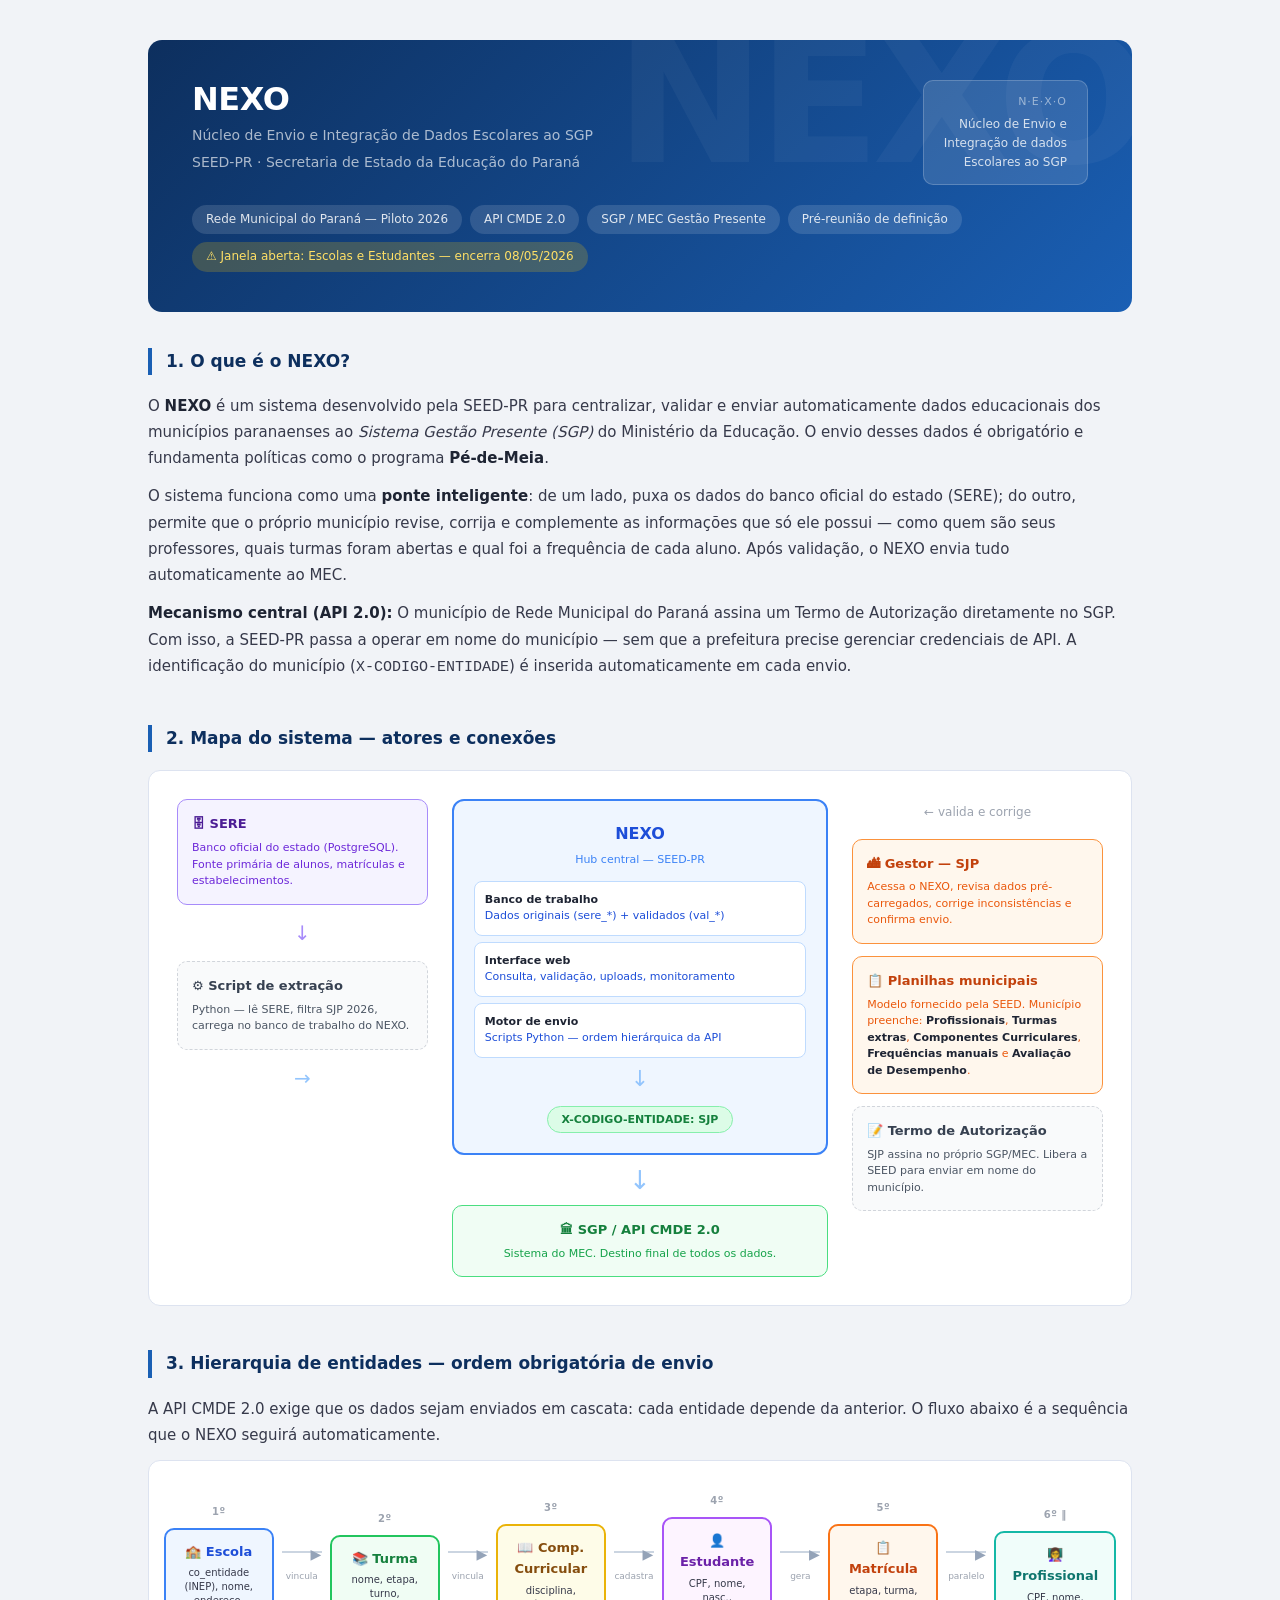
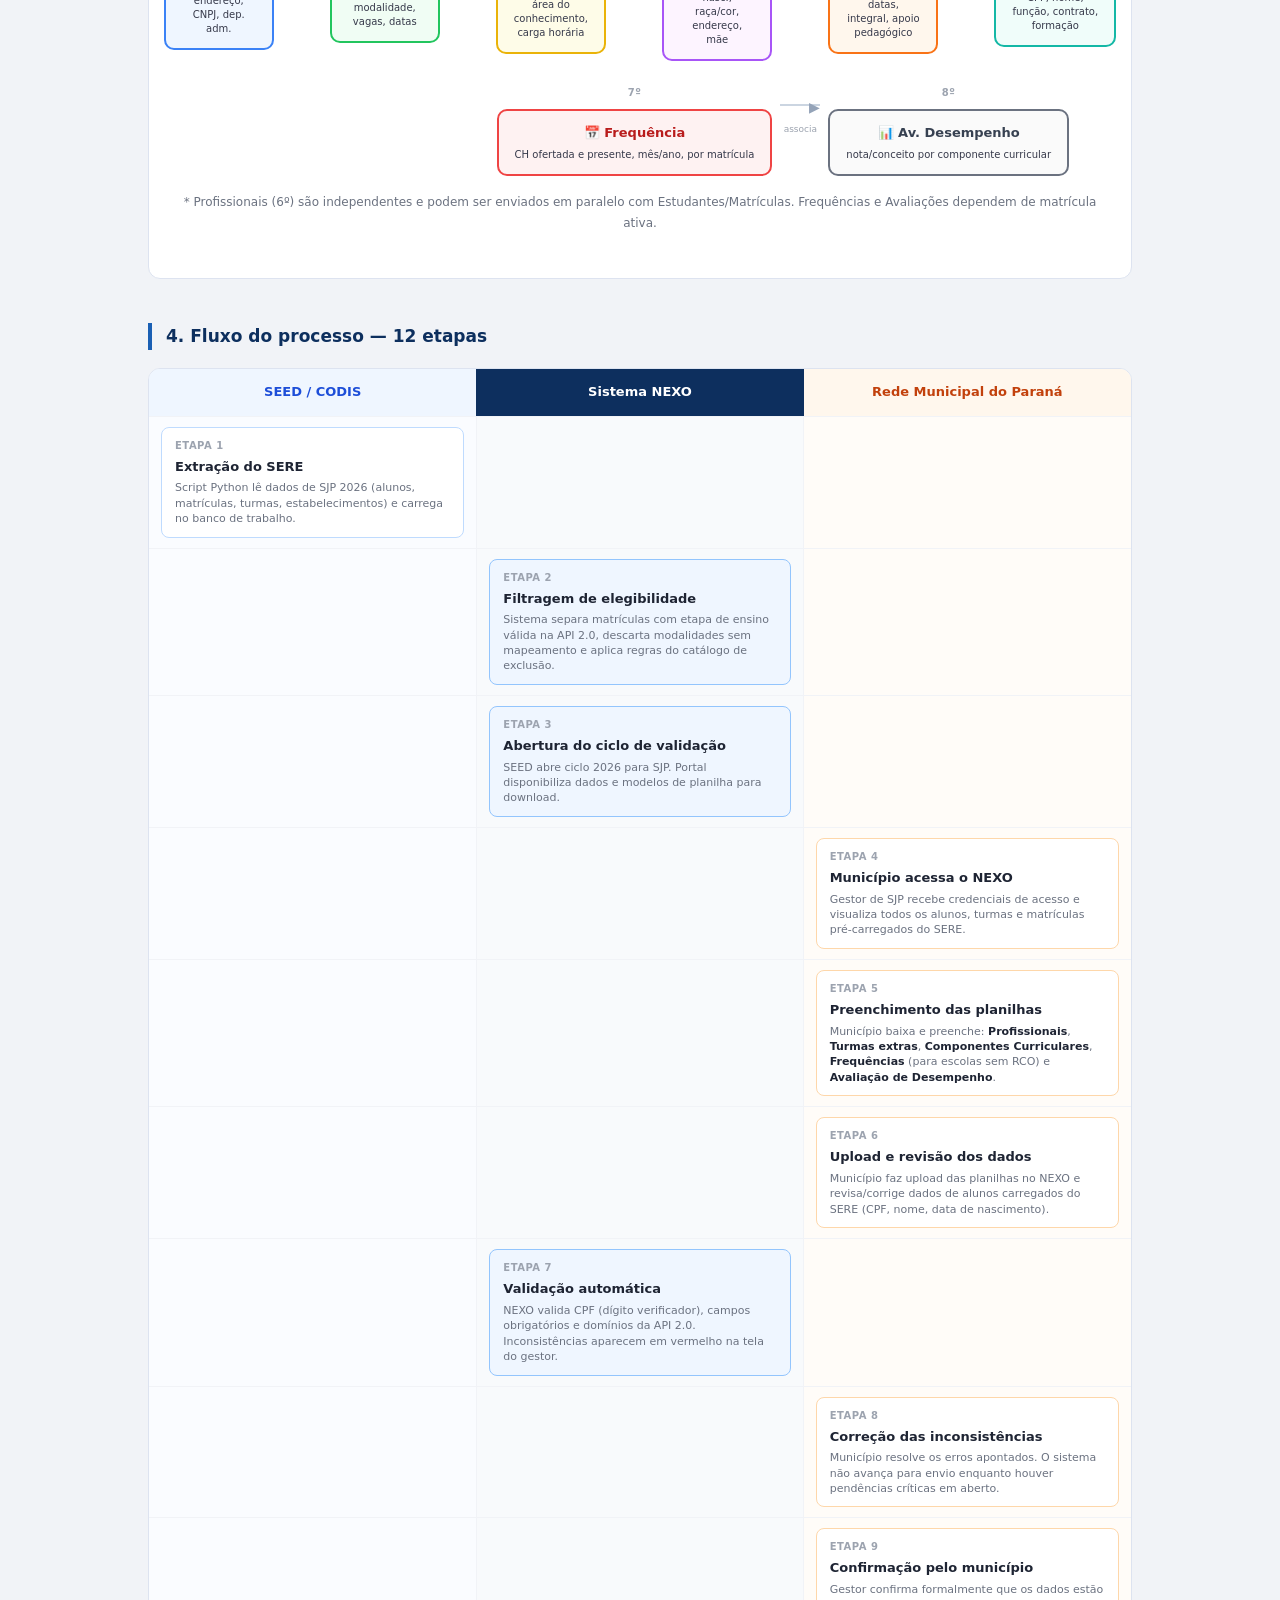
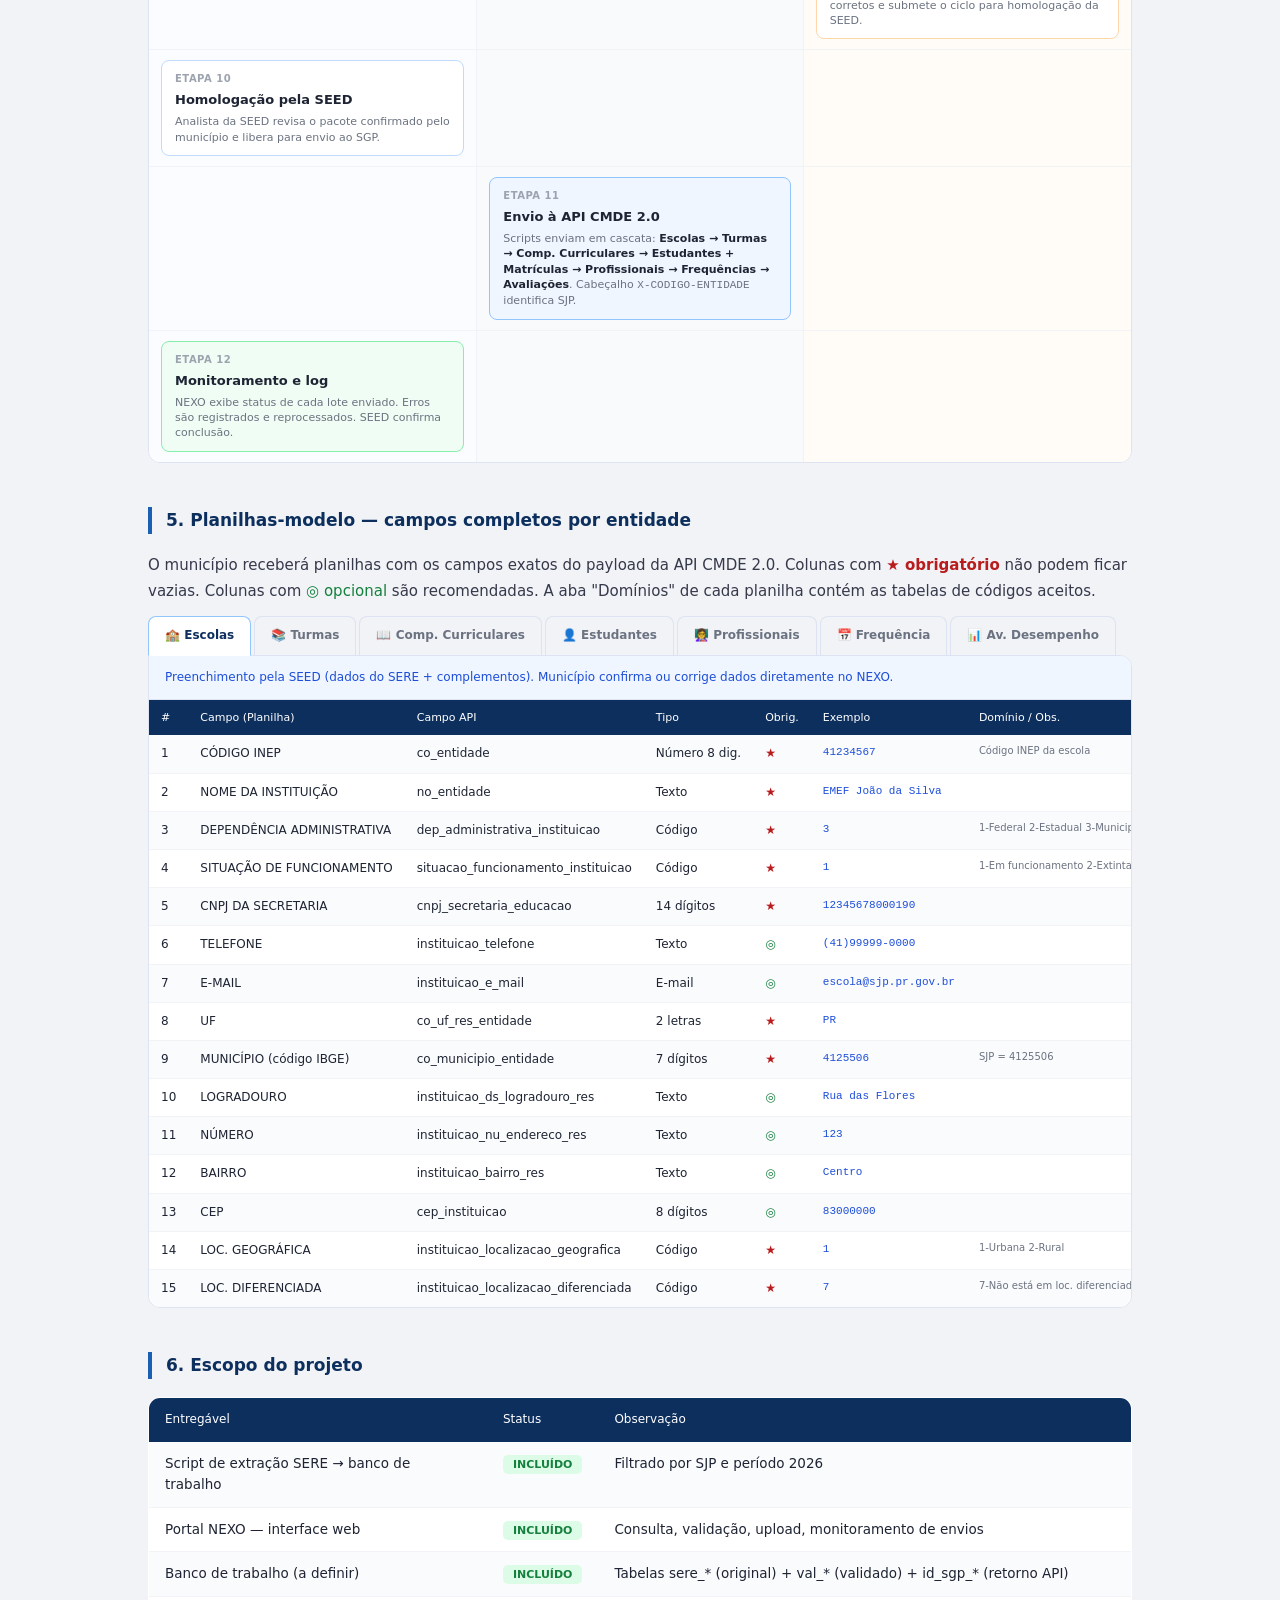
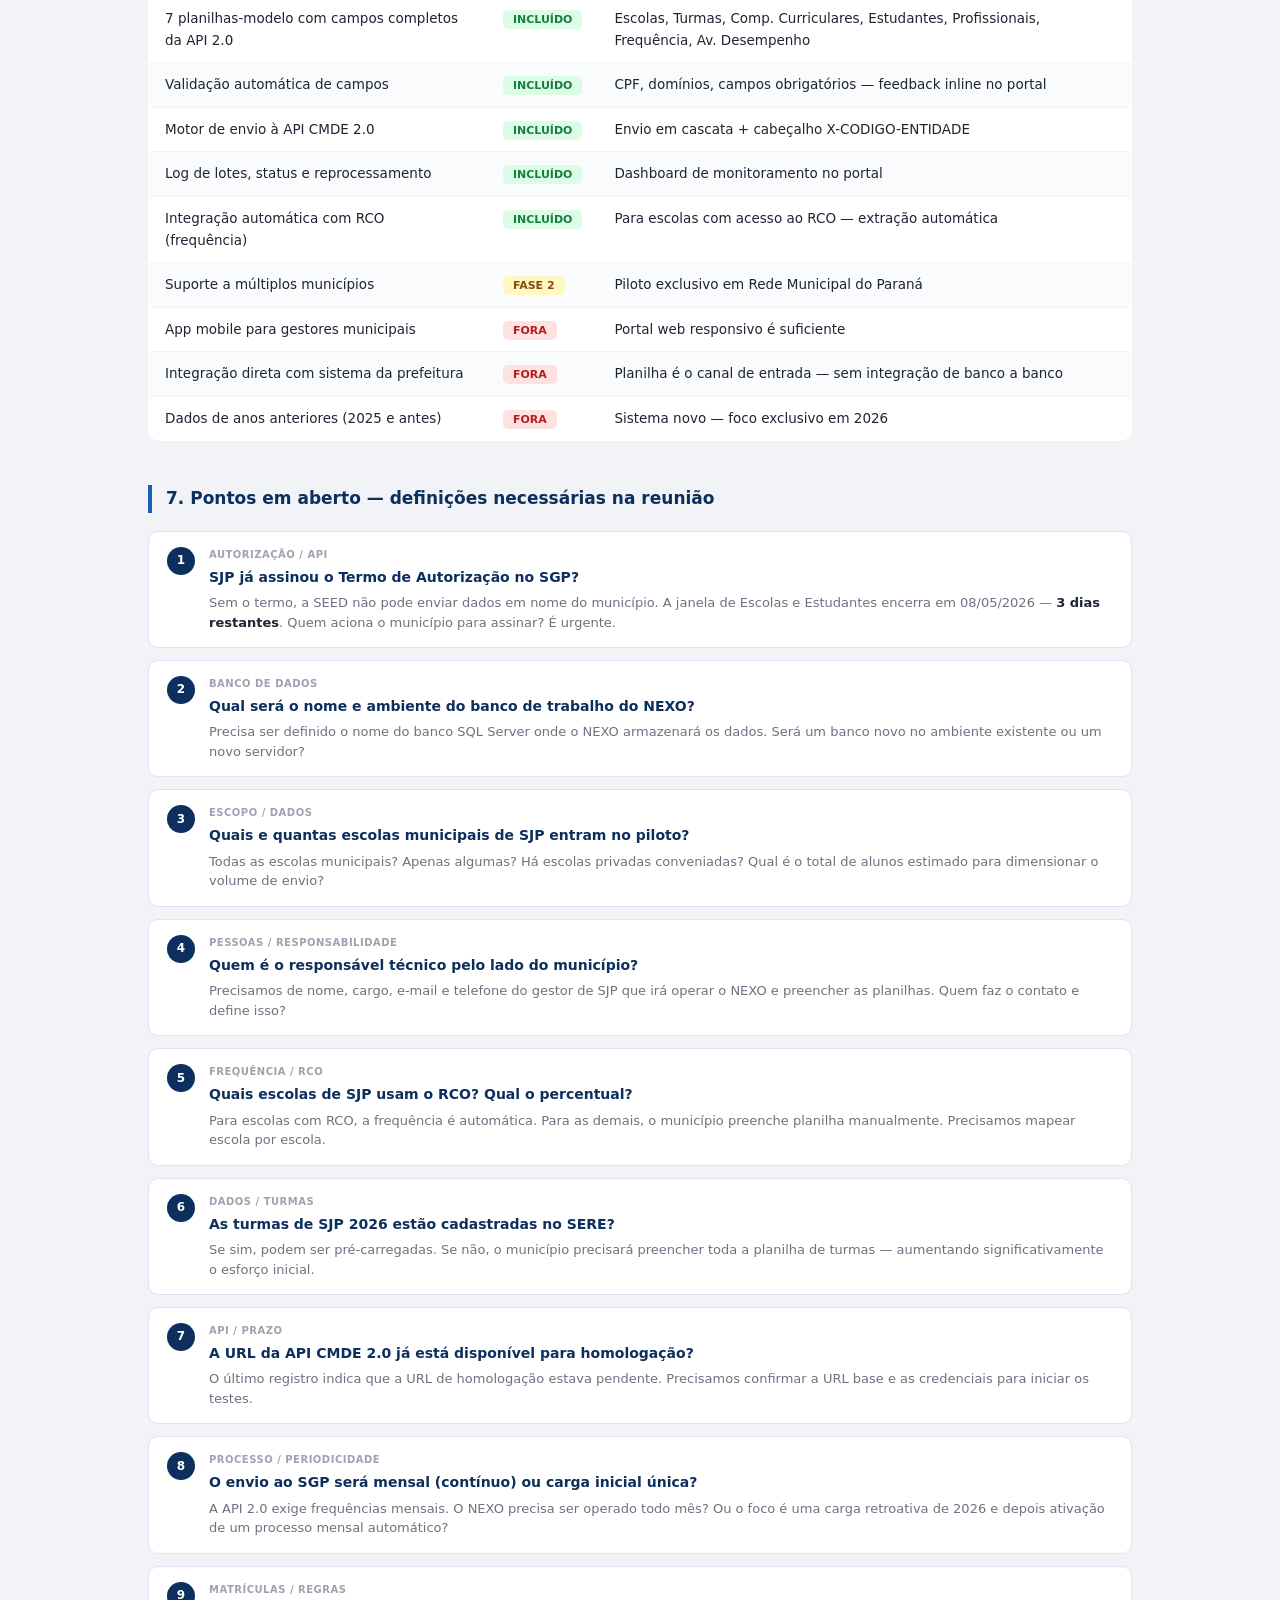
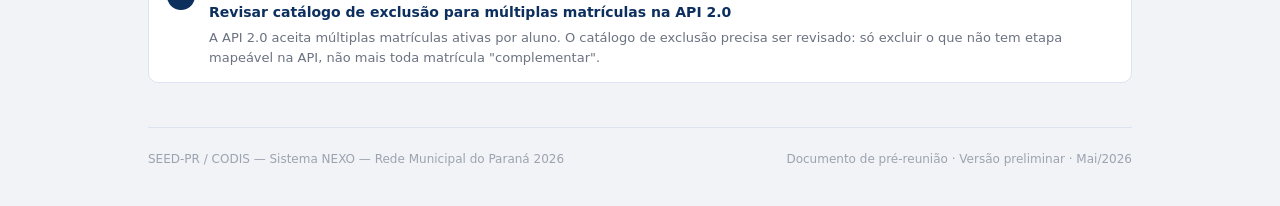
==== commit 5f324de5: "Update index.html" ====
--- a/index.html
+++ b/index.html
@@ -3,7 +3,7 @@
 <head>
 <meta charset="UTF-8">
 <meta name="viewport" content="width=device-width, initial-scale=1.0">
-<title>NEXO — Planejamento · São José dos Pinhais 2026</title>
+<title>NEXO — Planejamento · Rede Municipal do Paraná 2026</title>
 <style>
 *,*::before,*::after{box-sizing:border-box;margin:0;padding:0}
 body{font-family:'Segoe UI',system-ui,sans-serif;background:#f1f3f7;color:#1e2433;line-height:1.6}
@@ -150,7 +150,7 @@
     </div>
   </div>
   <div class="badges">
-    <span class="badge">São José dos Pinhais — Piloto 2026</span>
+    <span class="badge">Rede Municipal do Paraná — Piloto 2026</span>
     <span class="badge">API CMDE 2.0</span>
     <span class="badge">SGP / MEC Gestão Presente</span>
     <span class="badge">Pré-reunião de definição</span>
@@ -163,7 +163,7 @@
   <div class="section-title">1. O que é o NEXO?</div>
   <p>O <strong>NEXO</strong> é um sistema desenvolvido pela SEED-PR para centralizar, validar e enviar automaticamente dados educacionais dos municípios paranaenses ao <em>Sistema Gestão Presente (SGP)</em> do Ministério da Educação. O envio desses dados é obrigatório e fundamenta políticas como o programa <strong>Pé-de-Meia</strong>.</p>
   <p>O sistema funciona como uma <strong>ponte inteligente</strong>: de um lado, puxa os dados do banco oficial do estado (SERE); do outro, permite que o próprio município revise, corrija e complemente as informações que só ele possui — como quem são seus professores, quais turmas foram abertas e qual foi a frequência de cada aluno. Após validação, o NEXO envia tudo automaticamente ao MEC.</p>
-  <p><strong>Mecanismo central (API 2.0):</strong> O município de São José dos Pinhais assina um Termo de Autorização diretamente no SGP. Com isso, a SEED-PR passa a operar em nome do município — sem que a prefeitura precise gerenciar credenciais de API. A identificação do município (<code>X-CODIGO-ENTIDADE</code>) é inserida automaticamente em cada envio.</p>
+  <p><strong>Mecanismo central (API 2.0):</strong> O município de Rede Municipal do Paraná assina um Termo de Autorização diretamente no SGP. Com isso, a SEED-PR passa a operar em nome do município — sem que a prefeitura precise gerenciar credenciais de API. A identificação do município (<code>X-CODIGO-ENTIDADE</code>) é inserida automaticamente em cada envio.</p>
 </div>
 
 <!-- 2. MAPA DO SISTEMA -->
@@ -274,7 +274,7 @@
     <div class="proc-header">
       <div class="proc-hcol ph-seed">SEED / CODIS</div>
       <div class="proc-hcol ph-nexo">Sistema NEXO</div>
-      <div class="proc-hcol ph-mun">São José dos Pinhais</div>
+      <div class="proc-hcol ph-mun">Rede Municipal do Paraná</div>
     </div>
 
     <div class="proc-row">
@@ -492,7 +492,7 @@
     <tr><td>Motor de envio à API CMDE 2.0</td><td><span class="tin">INCLUÍDO</span></td><td>Envio em cascata + cabeçalho X-CODIGO-ENTIDADE</td></tr>
     <tr><td>Log de lotes, status e reprocessamento</td><td><span class="tin">INCLUÍDO</span></td><td>Dashboard de monitoramento no portal</td></tr>
     <tr><td>Integração automática com RCO (frequência)</td><td><span class="tin">INCLUÍDO</span></td><td>Para escolas com acesso ao RCO — extração automática</td></tr>
-    <tr><td>Suporte a múltiplos municípios</td><td><span class="tpend">FASE 2</span></td><td>Piloto exclusivo em São José dos Pinhais</td></tr>
+    <tr><td>Suporte a múltiplos municípios</td><td><span class="tpend">FASE 2</span></td><td>Piloto exclusivo em Rede Municipal do Paraná</td></tr>
     <tr><td>App mobile para gestores municipais</td><td><span class="tout">FORA</span></td><td>Portal web responsivo é suficiente</td></tr>
     <tr><td>Integração direta com sistema da prefeitura</td><td><span class="tout">FORA</span></td><td>Planilha é o canal de entrada — sem integração de banco a banco</td></tr>
     <tr><td>Dados de anos anteriores (2025 e antes)</td><td><span class="tout">FORA</span></td><td>Sistema novo — foco exclusivo em 2026</td></tr>
@@ -516,7 +516,7 @@
 </div>
 
 <div class="footer">
-  <span>SEED-PR / CODIS — Sistema NEXO — São José dos Pinhais 2026</span>
+  <span>SEED-PR / CODIS — Sistema NEXO — Rede Municipal do Paraná 2026</span>
   <span>Documento de pré-reunião · Versão preliminar · Mai/2026</span>
 </div>
 
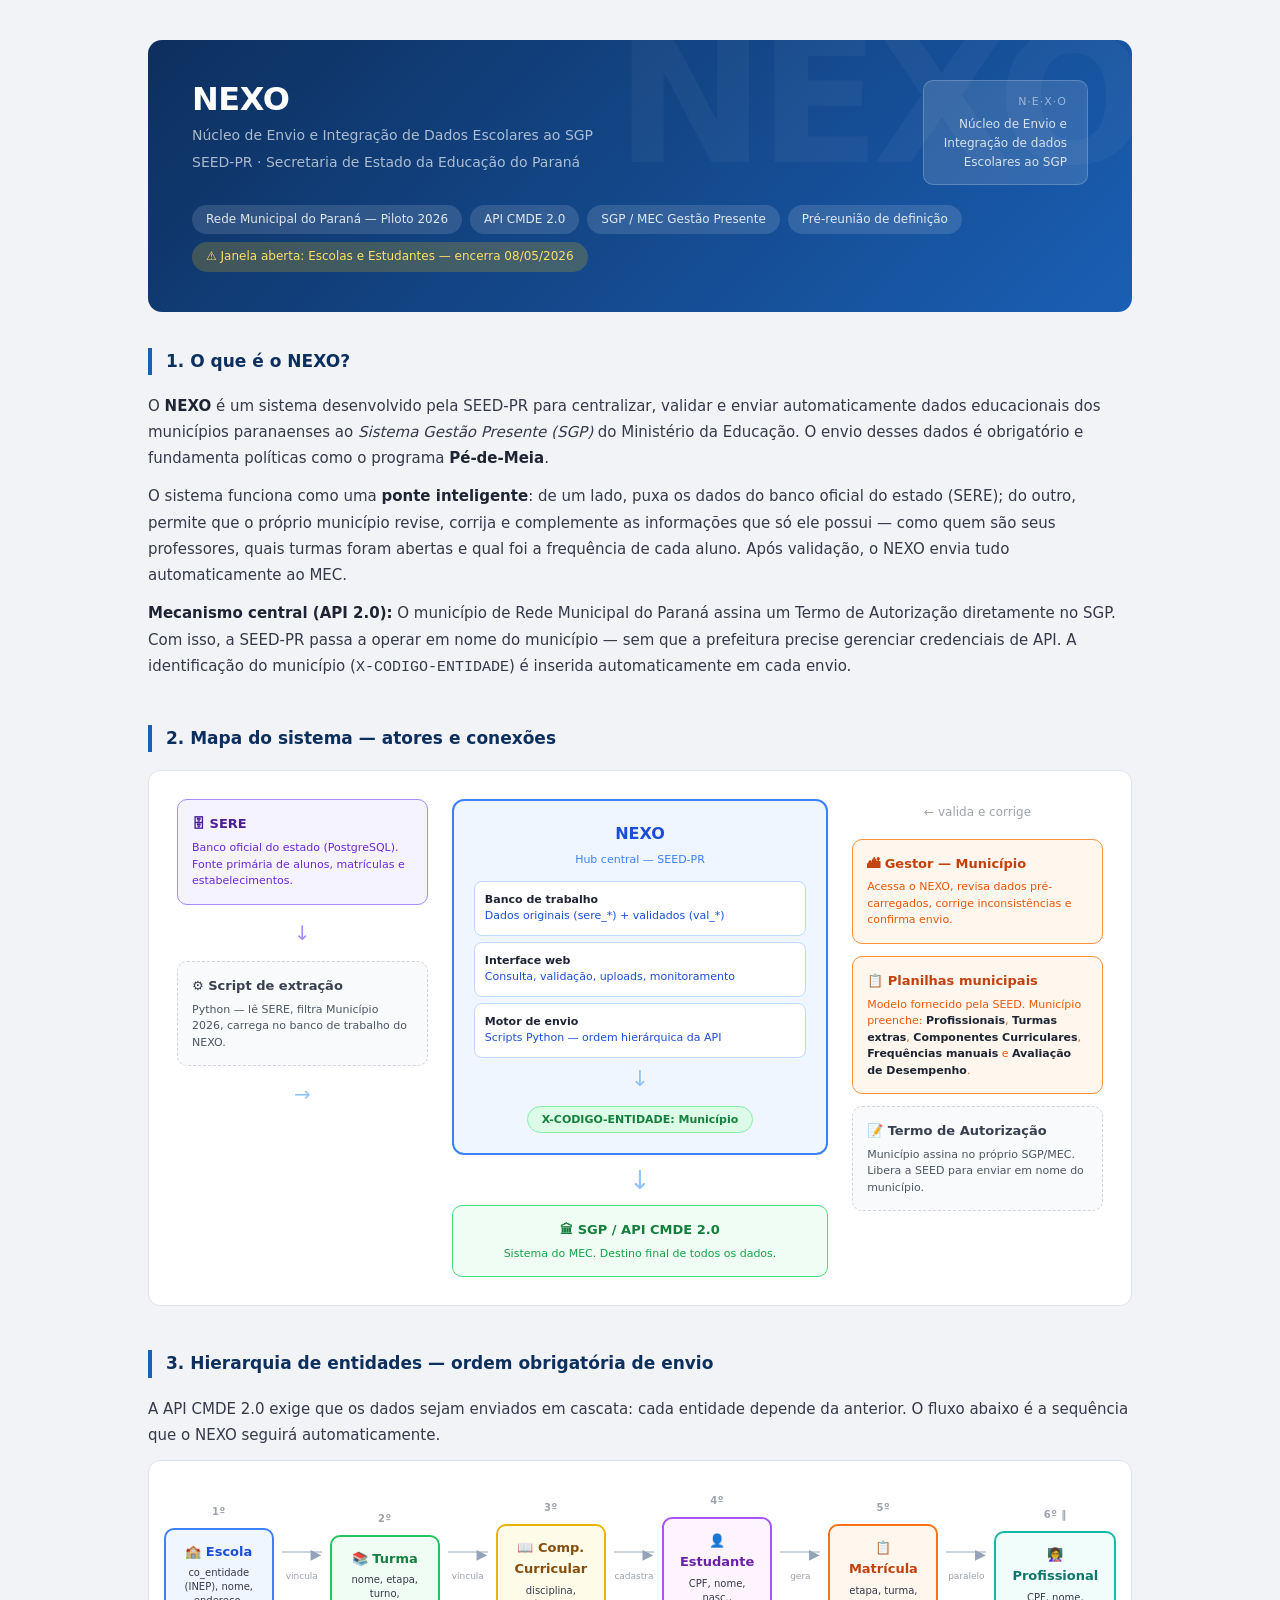
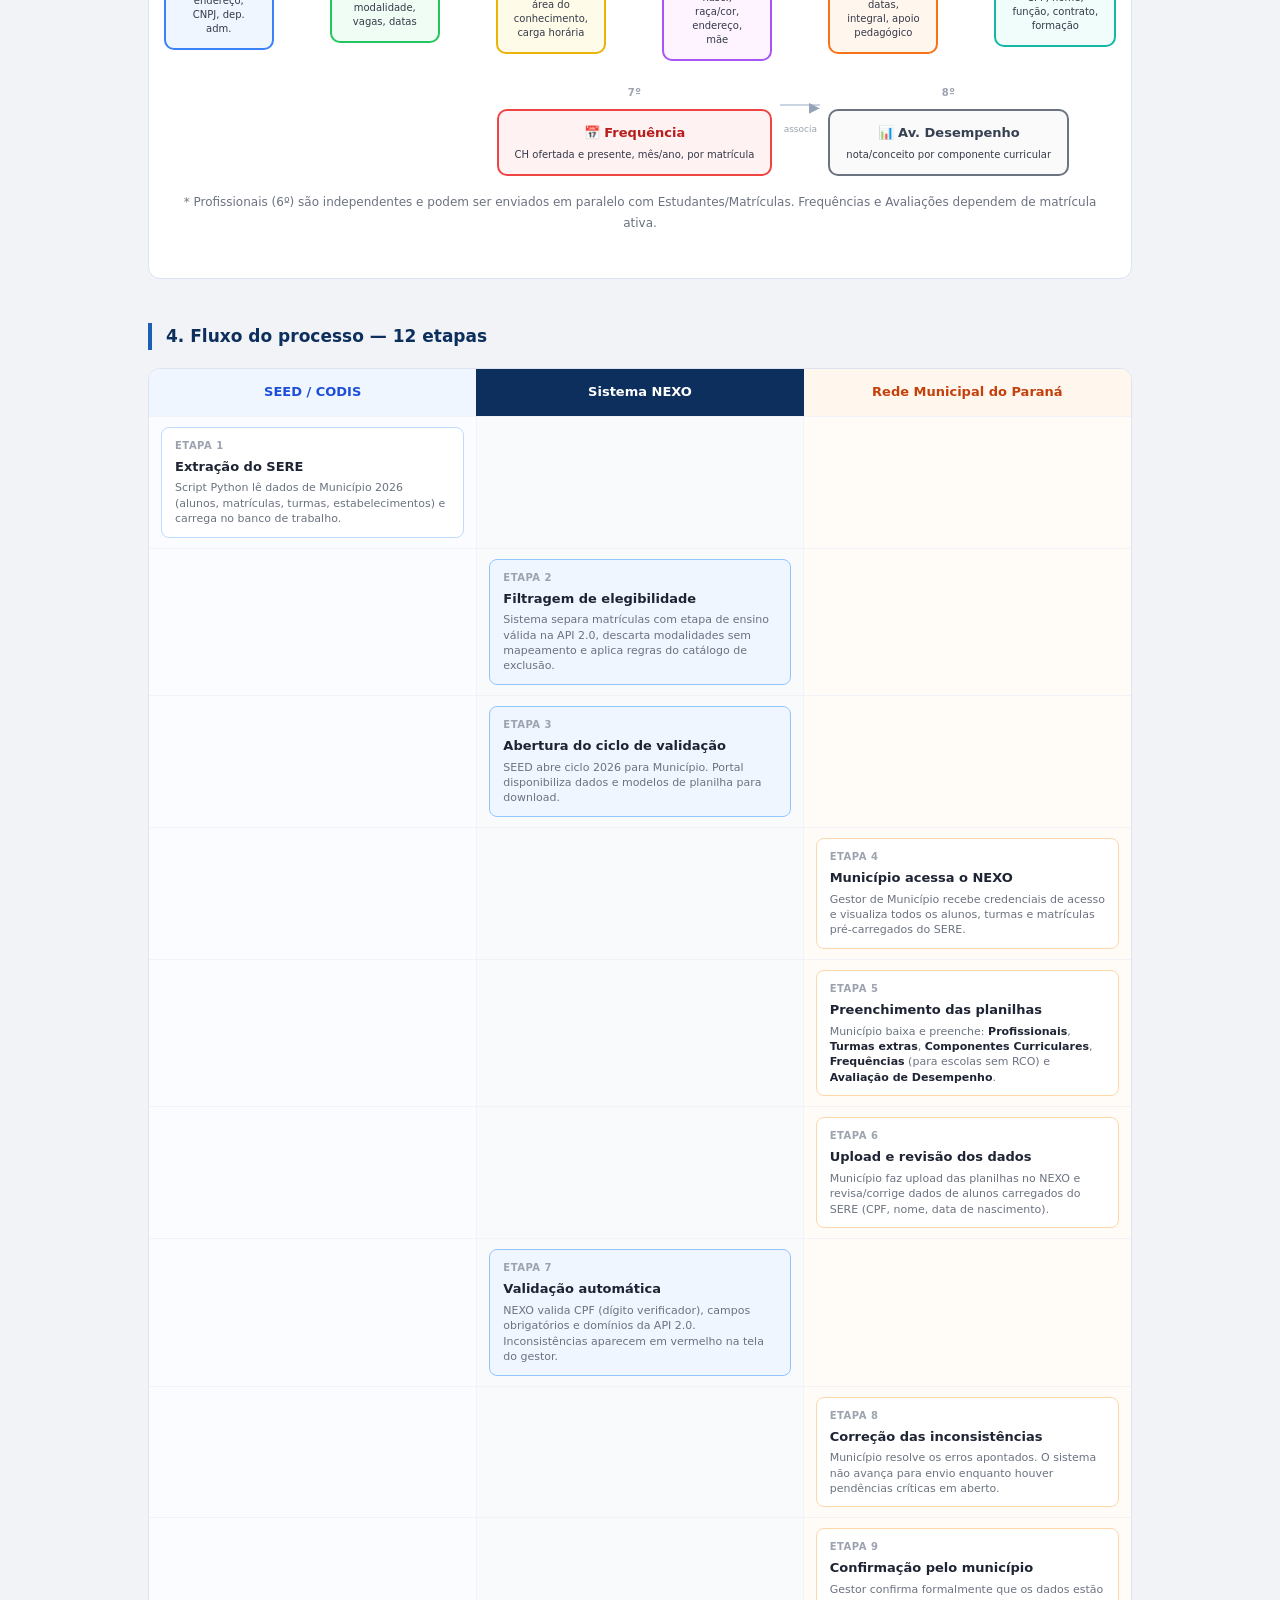
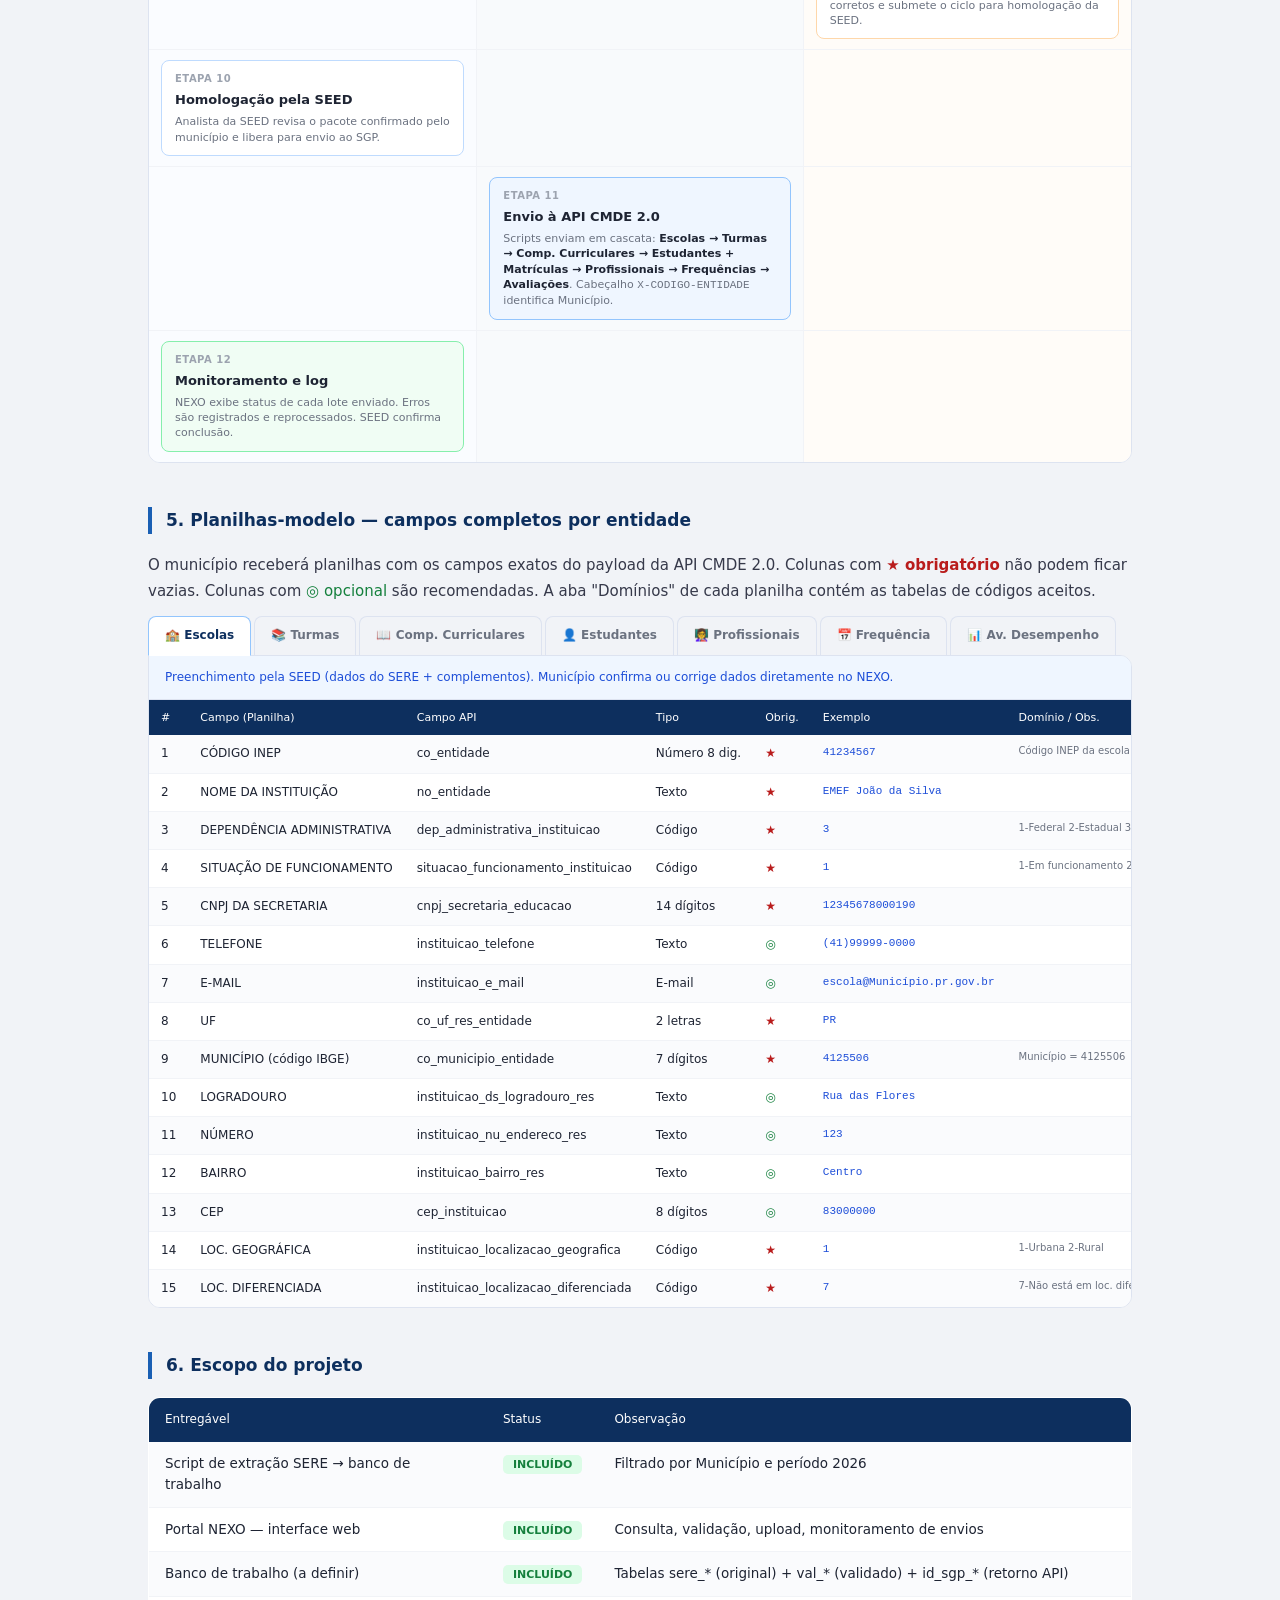
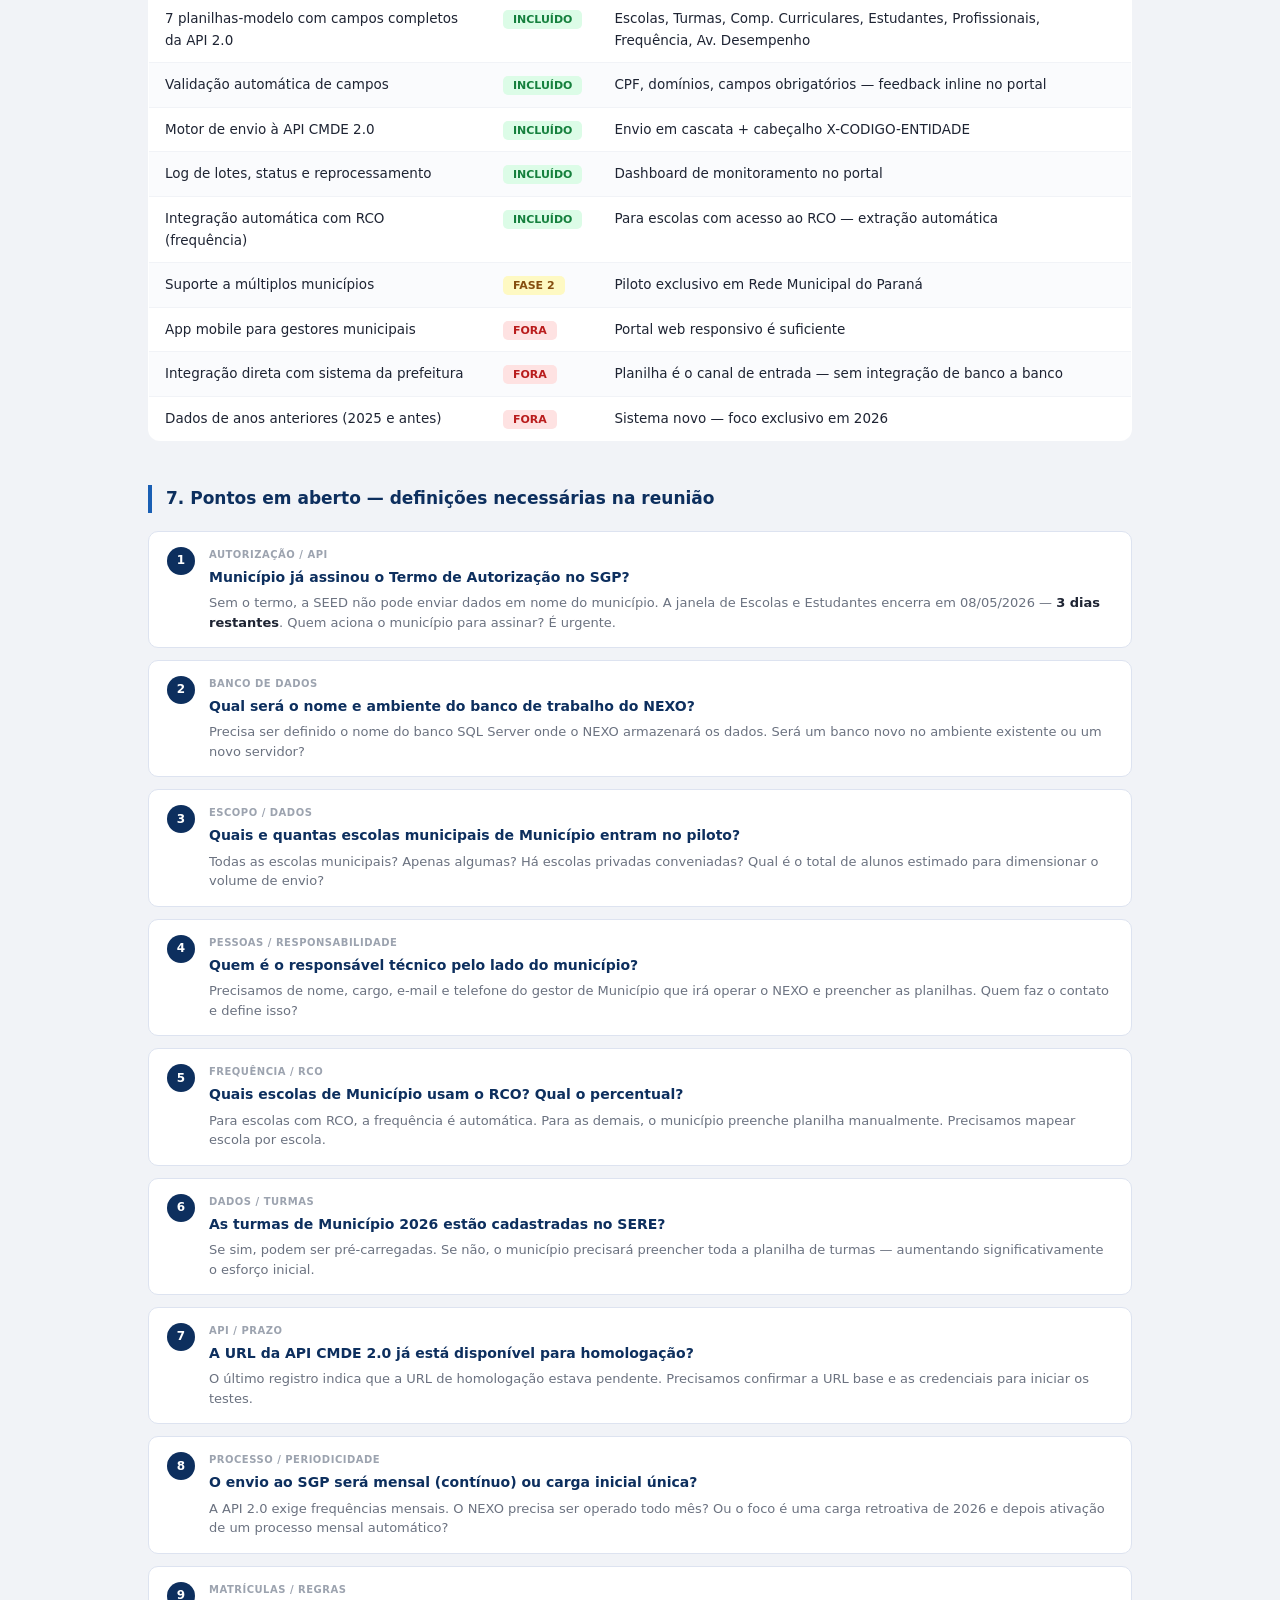
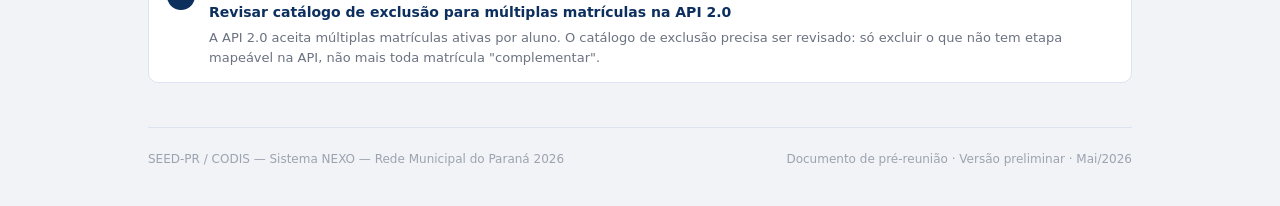
==== commit a887cdeb: "Update index.html" ====
--- a/index.html
+++ b/index.html
@@ -178,7 +178,7 @@
       <div style="text-align:center;color:#a78bfa;font-size:20px">↓</div>
       <div class="actor a-gray">
         <h3>⚙ Script de extração</h3>
-        <p>Python — lê SERE, filtra SJP 2026, carrega no banco de trabalho do NEXO.</p>
+        <p>Python — lê SERE, filtra Município 2026, carrega no banco de trabalho do NEXO.</p>
       </div>
       <div style="text-align:center;font-size:20px;color:#93c5fd">→</div>
     </div>
@@ -190,7 +190,7 @@
         <div class="hub-inner" style="margin-top:6px"><p><strong>Interface web</strong><br>Consulta, validação, uploads, monitoramento</p></div>
         <div class="hub-inner" style="margin-top:6px"><p><strong>Motor de envio</strong><br>Scripts Python — ordem hierárquica da API</p></div>
         <div class="arrow-v" style="padding:10px 0">↓</div>
-        <div class="token-badge">X-CODIGO-ENTIDADE: SJP</div>
+        <div class="token-badge">X-CODIGO-ENTIDADE: Município</div>
       </div>
       <div class="arrow-v" style="font-size:26px">↓</div>
       <div class="actor a-green" style="text-align:center;width:100%">
@@ -201,7 +201,7 @@
     <div class="map-col">
       <div style="font-size:12px;color:#9ca3af;text-align:center;padding:4px 0">← valida e corrige</div>
       <div class="actor a-amber">
-        <h3>🏙 Gestor — SJP</h3>
+        <h3>🏙 Gestor — Município</h3>
         <p>Acessa o NEXO, revisa dados pré-carregados, corrige inconsistências e confirma envio.</p>
       </div>
       <div class="actor a-amber">
@@ -210,7 +210,7 @@
       </div>
       <div class="actor a-gray">
         <h3>📝 Termo de Autorização</h3>
-        <p>SJP assina no próprio SGP/MEC. Libera a SEED para enviar em nome do município.</p>
+        <p>Município assina no próprio SGP/MEC. Libera a SEED para enviar em nome do município.</p>
       </div>
     </div>
   </div>
@@ -278,7 +278,7 @@
     </div>
 
     <div class="proc-row">
-      <div class="proc-cell pc-seed"><div class="step-card sc-seed"><div class="step-num">Etapa 1</div><h4>Extração do SERE</h4><p>Script Python lê dados de SJP 2026 (alunos, matrículas, turmas, estabelecimentos) e carrega no banco de trabalho.</p></div></div>
+      <div class="proc-cell pc-seed"><div class="step-card sc-seed"><div class="step-num">Etapa 1</div><h4>Extração do SERE</h4><p>Script Python lê dados de Município 2026 (alunos, matrículas, turmas, estabelecimentos) e carrega no banco de trabalho.</p></div></div>
       <div class="proc-cell pc-nexo"></div><div class="proc-cell pc-mun"></div>
     </div>
     <div class="proc-row">
@@ -288,12 +288,12 @@
     </div>
     <div class="proc-row">
       <div class="proc-cell pc-seed"></div>
-      <div class="proc-cell pc-nexo"><div class="step-card sc-nexo"><div class="step-num">Etapa 3</div><h4>Abertura do ciclo de validação</h4><p>SEED abre ciclo 2026 para SJP. Portal disponibiliza dados e modelos de planilha para download.</p></div></div>
+      <div class="proc-cell pc-nexo"><div class="step-card sc-nexo"><div class="step-num">Etapa 3</div><h4>Abertura do ciclo de validação</h4><p>SEED abre ciclo 2026 para Município. Portal disponibiliza dados e modelos de planilha para download.</p></div></div>
       <div class="proc-cell pc-mun"></div>
     </div>
     <div class="proc-row">
       <div class="proc-cell pc-seed"></div><div class="proc-cell pc-nexo"></div>
-      <div class="proc-cell pc-mun"><div class="step-card sc-mun"><div class="step-num">Etapa 4</div><h4>Município acessa o NEXO</h4><p>Gestor de SJP recebe credenciais de acesso e visualiza todos os alunos, turmas e matrículas pré-carregados do SERE.</p></div></div>
+      <div class="proc-cell pc-mun"><div class="step-card sc-mun"><div class="step-num">Etapa 4</div><h4>Município acessa o NEXO</h4><p>Gestor de Município recebe credenciais de acesso e visualiza todos os alunos, turmas e matrículas pré-carregados do SERE.</p></div></div>
     </div>
     <div class="proc-row">
       <div class="proc-cell pc-seed"></div><div class="proc-cell pc-nexo"></div>
@@ -322,7 +322,7 @@
     </div>
     <div class="proc-row">
       <div class="proc-cell pc-seed"></div>
-      <div class="proc-cell pc-nexo"><div class="step-card sc-nexo"><div class="step-num">Etapa 11</div><h4>Envio à API CMDE 2.0</h4><p>Scripts enviam em cascata: <strong>Escolas → Turmas → Comp. Curriculares → Estudantes + Matrículas → Profissionais → Frequências → Avaliações</strong>. Cabeçalho <code>X-CODIGO-ENTIDADE</code> identifica SJP.</p></div></div>
+      <div class="proc-cell pc-nexo"><div class="step-card sc-nexo"><div class="step-num">Etapa 11</div><h4>Envio à API CMDE 2.0</h4><p>Scripts enviam em cascata: <strong>Escolas → Turmas → Comp. Curriculares → Estudantes + Matrículas → Profissionais → Frequências → Avaliações</strong>. Cabeçalho <code>X-CODIGO-ENTIDADE</code> identifica Município.</p></div></div>
       <div class="proc-cell pc-mun"></div>
     </div>
     <div class="proc-row">
@@ -356,9 +356,9 @@
     <tr><td>4</td><td>SITUAÇÃO DE FUNCIONAMENTO</td><td>situacao_funcionamento_instituicao</td><td>Código</td><td class="req">★</td><td class="ex">1</td><td class="dom">1-Em funcionamento 2-Extinta 3-Paralisada</td></tr>
     <tr><td>5</td><td>CNPJ DA SECRETARIA</td><td>cnpj_secretaria_educacao</td><td>14 dígitos</td><td class="req">★</td><td class="ex">12345678000190</td><td></td></tr>
     <tr><td>6</td><td>TELEFONE</td><td>instituicao_telefone</td><td>Texto</td><td class="opt">◎</td><td class="ex">(41)99999-0000</td><td></td></tr>
-    <tr><td>7</td><td>E-MAIL</td><td>instituicao_e_mail</td><td>E-mail</td><td class="opt">◎</td><td class="ex">escola@sjp.pr.gov.br</td><td></td></tr>
+    <tr><td>7</td><td>E-MAIL</td><td>instituicao_e_mail</td><td>E-mail</td><td class="opt">◎</td><td class="ex">escola@Município.pr.gov.br</td><td></td></tr>
     <tr><td>8</td><td>UF</td><td>co_uf_res_entidade</td><td>2 letras</td><td class="req">★</td><td class="ex">PR</td><td></td></tr>
-    <tr><td>9</td><td>MUNICÍPIO (código IBGE)</td><td>co_municipio_entidade</td><td>7 dígitos</td><td class="req">★</td><td class="ex">4125506</td><td class="dom">SJP = 4125506</td></tr>
+    <tr><td>9</td><td>MUNICÍPIO (código IBGE)</td><td>co_municipio_entidade</td><td>7 dígitos</td><td class="req">★</td><td class="ex">4125506</td><td class="dom">Município = 4125506</td></tr>
     <tr><td>10</td><td>LOGRADOURO</td><td>instituicao_ds_logradouro_res</td><td>Texto</td><td class="opt">◎</td><td class="ex">Rua das Flores</td><td></td></tr>
     <tr><td>11</td><td>NÚMERO</td><td>instituicao_nu_endereco_res</td><td>Texto</td><td class="opt">◎</td><td class="ex">123</td><td></td></tr>
     <tr><td>12</td><td>BAIRRO</td><td>instituicao_bairro_res</td><td>Texto</td><td class="opt">◎</td><td class="ex">Centro</td><td></td></tr>
@@ -428,7 +428,7 @@
     <tr><td>18</td><td>DATA INÍCIO PERÍODO LETIVO</td><td>data_inicio_periodo_letivo</td><td>DD/MM/AAAA</td><td class="req">★</td><td class="ex">03/02/2026</td><td></td></tr>
     <tr><td>19</td><td>TEMPO INTEGRAL</td><td>estudante_matricula_integral</td><td>Código</td><td class="req">★</td><td class="ex">2</td><td class="dom">0-Não inf. 1-Sim 2-Não</td></tr>
     <tr><td>20</td><td>APOIO PEDAGÓGICO</td><td>estudante_apoio_pedagogico</td><td>Código</td><td class="req">★</td><td class="ex">1</td><td class="dom">1-Não necessita 2-Necessita</td></tr>
-    <tr><td>21</td><td>CÓD. MATRÍCULA REDE</td><td>co_matricula_rede</td><td>Texto</td><td class="opt">◎</td><td class="ex">2026-SJP-001</td><td class="dom">Código interno do município</td></tr>
+    <tr><td>21</td><td>CÓD. MATRÍCULA REDE</td><td>co_matricula_rede</td><td>Texto</td><td class="opt">◎</td><td class="ex">2026-Município-001</td><td class="dom">Código interno do município</td></tr>
     </table>
   </div>
 
@@ -484,7 +484,7 @@
   <div class="section-title">6. Escopo do projeto</div>
   <table class="scope">
     <tr><th>Entregável</th><th>Status</th><th>Observação</th></tr>
-    <tr><td>Script de extração SERE → banco de trabalho</td><td><span class="tin">INCLUÍDO</span></td><td>Filtrado por SJP e período 2026</td></tr>
+    <tr><td>Script de extração SERE → banco de trabalho</td><td><span class="tin">INCLUÍDO</span></td><td>Filtrado por Município e período 2026</td></tr>
     <tr><td>Portal NEXO — interface web</td><td><span class="tin">INCLUÍDO</span></td><td>Consulta, validação, upload, monitoramento de envios</td></tr>
     <tr><td>Banco de trabalho (a definir)</td><td><span class="tin">INCLUÍDO</span></td><td>Tabelas sere_* (original) + val_* (validado) + id_sgp_* (retorno API)</td></tr>
     <tr><td>7 planilhas-modelo com campos completos da API 2.0</td><td><span class="tin">INCLUÍDO</span></td><td>Escolas, Turmas, Comp. Curriculares, Estudantes, Profissionais, Frequência, Av. Desempenho</td></tr>
@@ -503,12 +503,12 @@
 <div class="section">
   <div class="section-title">7. Pontos em aberto — definições necessárias na reunião</div>
   <div class="q-grid">
-    <div class="q-card"><div class="q-num">1</div><div class="q-body"><div class="q-area">Autorização / API</div><h4>SJP já assinou o Termo de Autorização no SGP?</h4><p>Sem o termo, a SEED não pode enviar dados em nome do município. A janela de Escolas e Estudantes encerra em 08/05/2026 — <strong>3 dias restantes</strong>. Quem aciona o município para assinar? É urgente.</p></div></div>
+    <div class="q-card"><div class="q-num">1</div><div class="q-body"><div class="q-area">Autorização / API</div><h4>Município já assinou o Termo de Autorização no SGP?</h4><p>Sem o termo, a SEED não pode enviar dados em nome do município. A janela de Escolas e Estudantes encerra em 08/05/2026 — <strong>3 dias restantes</strong>. Quem aciona o município para assinar? É urgente.</p></div></div>
     <div class="q-card"><div class="q-num">2</div><div class="q-body"><div class="q-area">Banco de dados</div><h4>Qual será o nome e ambiente do banco de trabalho do NEXO?</h4><p>Precisa ser definido o nome do banco SQL Server onde o NEXO armazenará os dados. Será um banco novo no ambiente existente ou um novo servidor?</p></div></div>
-    <div class="q-card"><div class="q-num">3</div><div class="q-body"><div class="q-area">Escopo / Dados</div><h4>Quais e quantas escolas municipais de SJP entram no piloto?</h4><p>Todas as escolas municipais? Apenas algumas? Há escolas privadas conveniadas? Qual é o total de alunos estimado para dimensionar o volume de envio?</p></div></div>
-    <div class="q-card"><div class="q-num">4</div><div class="q-body"><div class="q-area">Pessoas / Responsabilidade</div><h4>Quem é o responsável técnico pelo lado do município?</h4><p>Precisamos de nome, cargo, e-mail e telefone do gestor de SJP que irá operar o NEXO e preencher as planilhas. Quem faz o contato e define isso?</p></div></div>
-    <div class="q-card"><div class="q-num">5</div><div class="q-body"><div class="q-area">Frequência / RCO</div><h4>Quais escolas de SJP usam o RCO? Qual o percentual?</h4><p>Para escolas com RCO, a frequência é automática. Para as demais, o município preenche planilha manualmente. Precisamos mapear escola por escola.</p></div></div>
-    <div class="q-card"><div class="q-num">6</div><div class="q-body"><div class="q-area">Dados / Turmas</div><h4>As turmas de SJP 2026 estão cadastradas no SERE?</h4><p>Se sim, podem ser pré-carregadas. Se não, o município precisará preencher toda a planilha de turmas — aumentando significativamente o esforço inicial.</p></div></div>
+    <div class="q-card"><div class="q-num">3</div><div class="q-body"><div class="q-area">Escopo / Dados</div><h4>Quais e quantas escolas municipais de Município entram no piloto?</h4><p>Todas as escolas municipais? Apenas algumas? Há escolas privadas conveniadas? Qual é o total de alunos estimado para dimensionar o volume de envio?</p></div></div>
+    <div class="q-card"><div class="q-num">4</div><div class="q-body"><div class="q-area">Pessoas / Responsabilidade</div><h4>Quem é o responsável técnico pelo lado do município?</h4><p>Precisamos de nome, cargo, e-mail e telefone do gestor de Município que irá operar o NEXO e preencher as planilhas. Quem faz o contato e define isso?</p></div></div>
+    <div class="q-card"><div class="q-num">5</div><div class="q-body"><div class="q-area">Frequência / RCO</div><h4>Quais escolas de Município usam o RCO? Qual o percentual?</h4><p>Para escolas com RCO, a frequência é automática. Para as demais, o município preenche planilha manualmente. Precisamos mapear escola por escola.</p></div></div>
+    <div class="q-card"><div class="q-num">6</div><div class="q-body"><div class="q-area">Dados / Turmas</div><h4>As turmas de Município 2026 estão cadastradas no SERE?</h4><p>Se sim, podem ser pré-carregadas. Se não, o município precisará preencher toda a planilha de turmas — aumentando significativamente o esforço inicial.</p></div></div>
     <div class="q-card"><div class="q-num">7</div><div class="q-body"><div class="q-area">API / Prazo</div><h4>A URL da API CMDE 2.0 já está disponível para homologação?</h4><p>O último registro indica que a URL de homologação estava pendente. Precisamos confirmar a URL base e as credenciais para iniciar os testes.</p></div></div>
     <div class="q-card"><div class="q-num">8</div><div class="q-body"><div class="q-area">Processo / Periodicidade</div><h4>O envio ao SGP será mensal (contínuo) ou carga inicial única?</h4><p>A API 2.0 exige frequências mensais. O NEXO precisa ser operado todo mês? Ou o foco é uma carga retroativa de 2026 e depois ativação de um processo mensal automático?</p></div></div>
     <div class="q-card"><div class="q-num">9</div><div class="q-body"><div class="q-area">Matrículas / Regras</div><h4>Revisar catálogo de exclusão para múltiplas matrículas na API 2.0</h4><p>A API 2.0 aceita múltiplas matrículas ativas por aluno. O catálogo de exclusão precisa ser revisado: só excluir o que não tem etapa mapeável na API, não mais toda matrícula "complementar".</p></div></div>
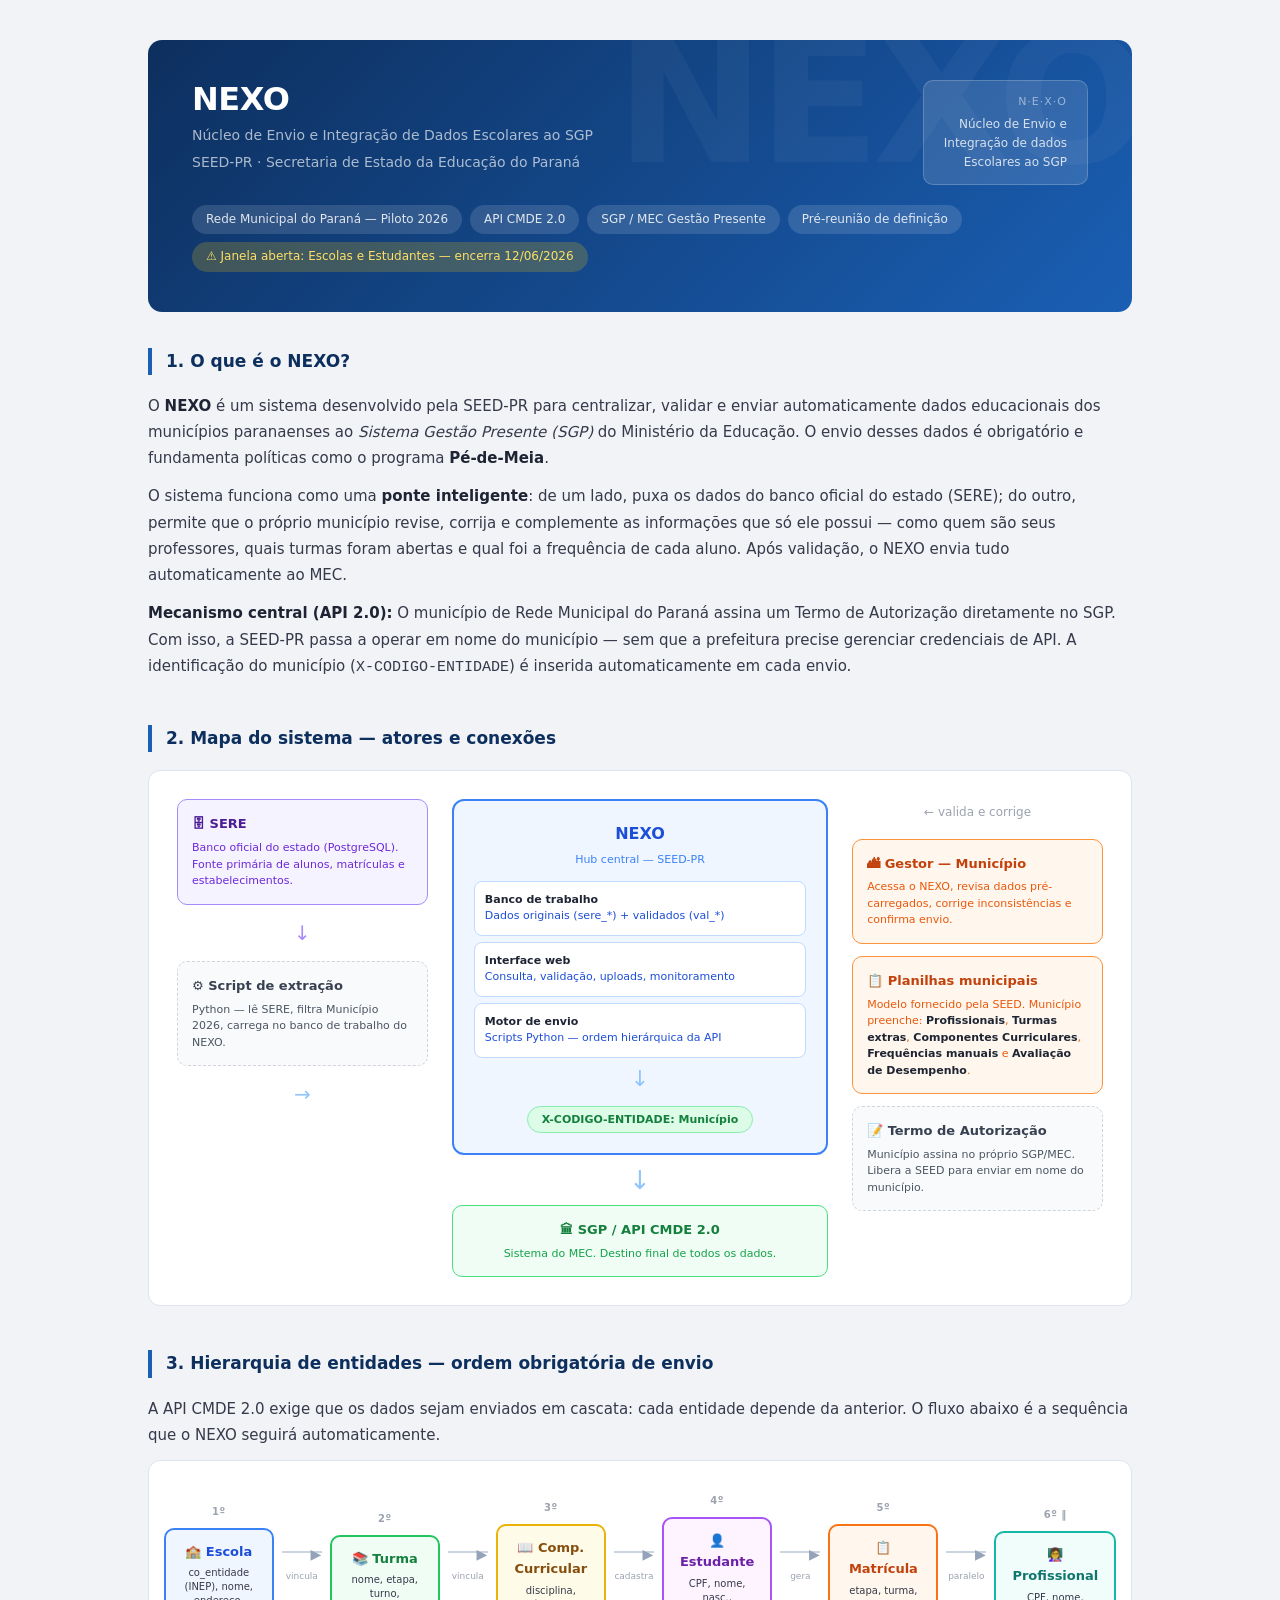
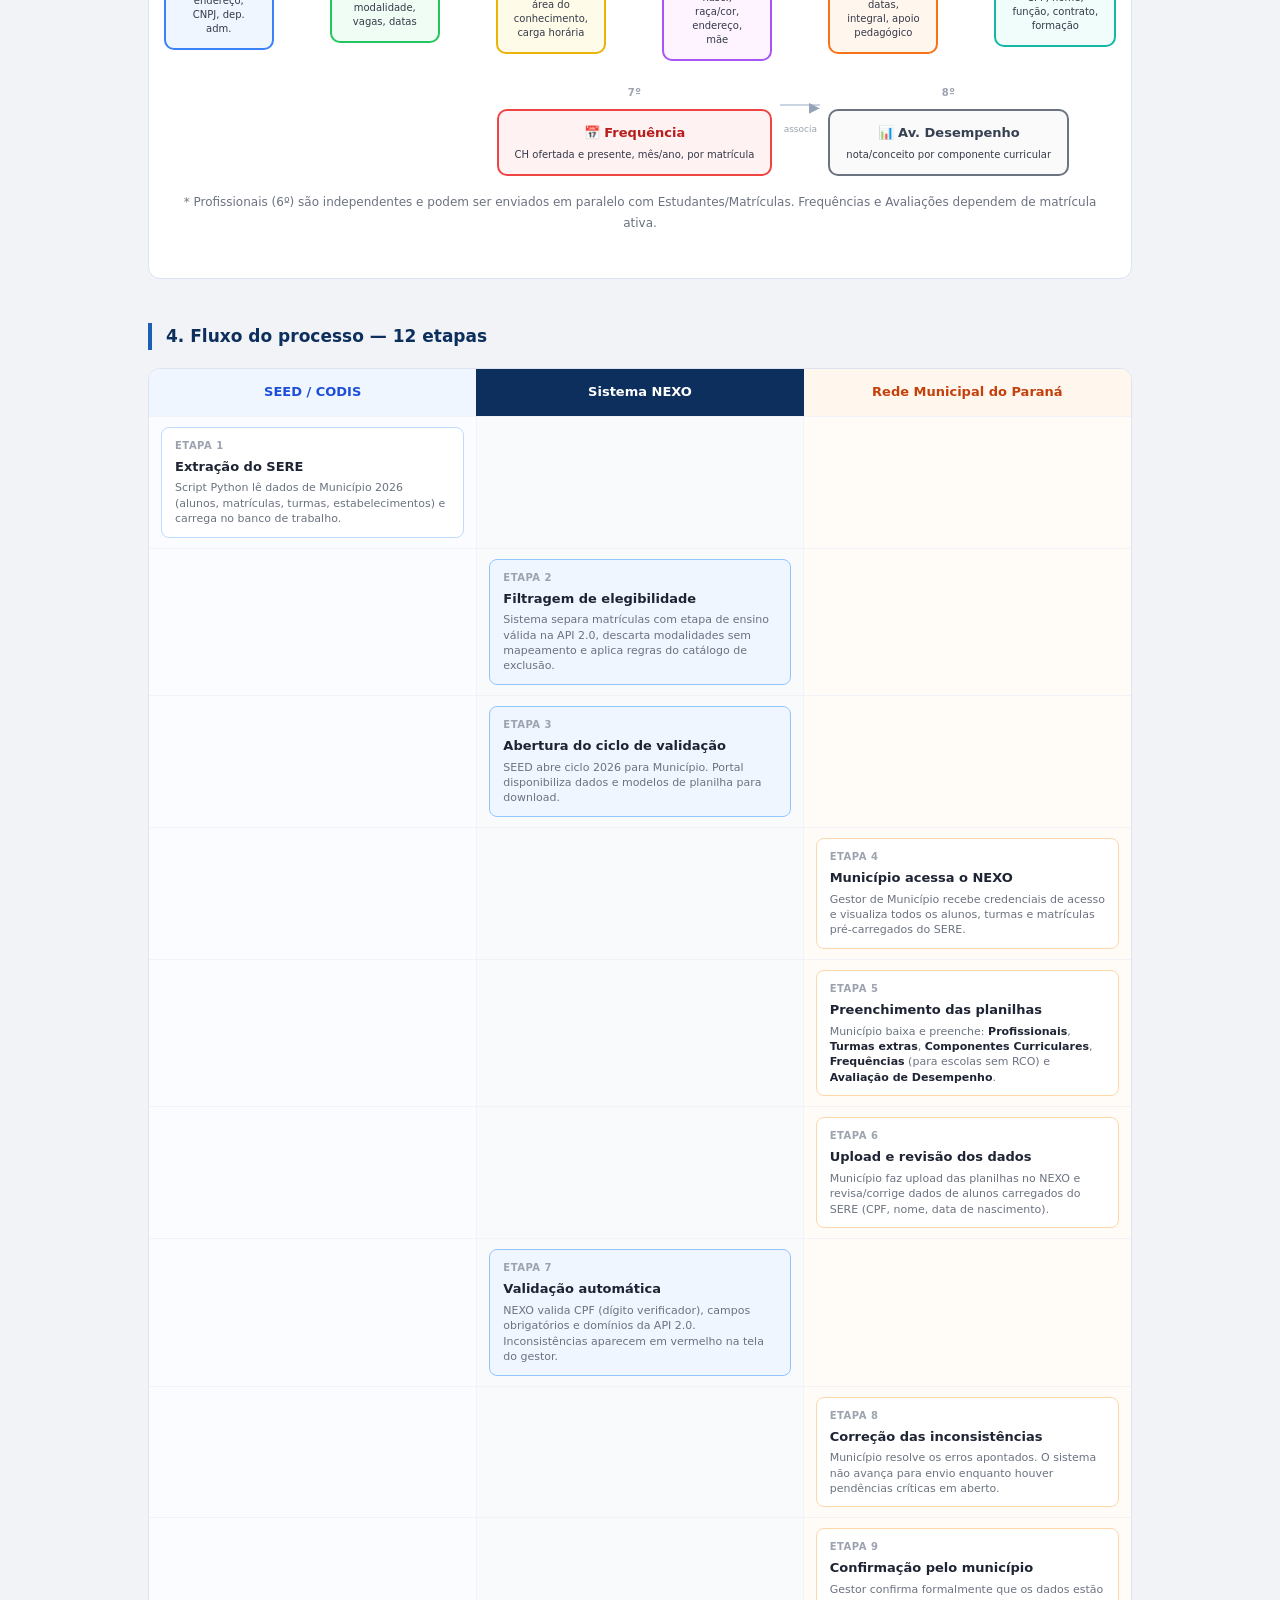
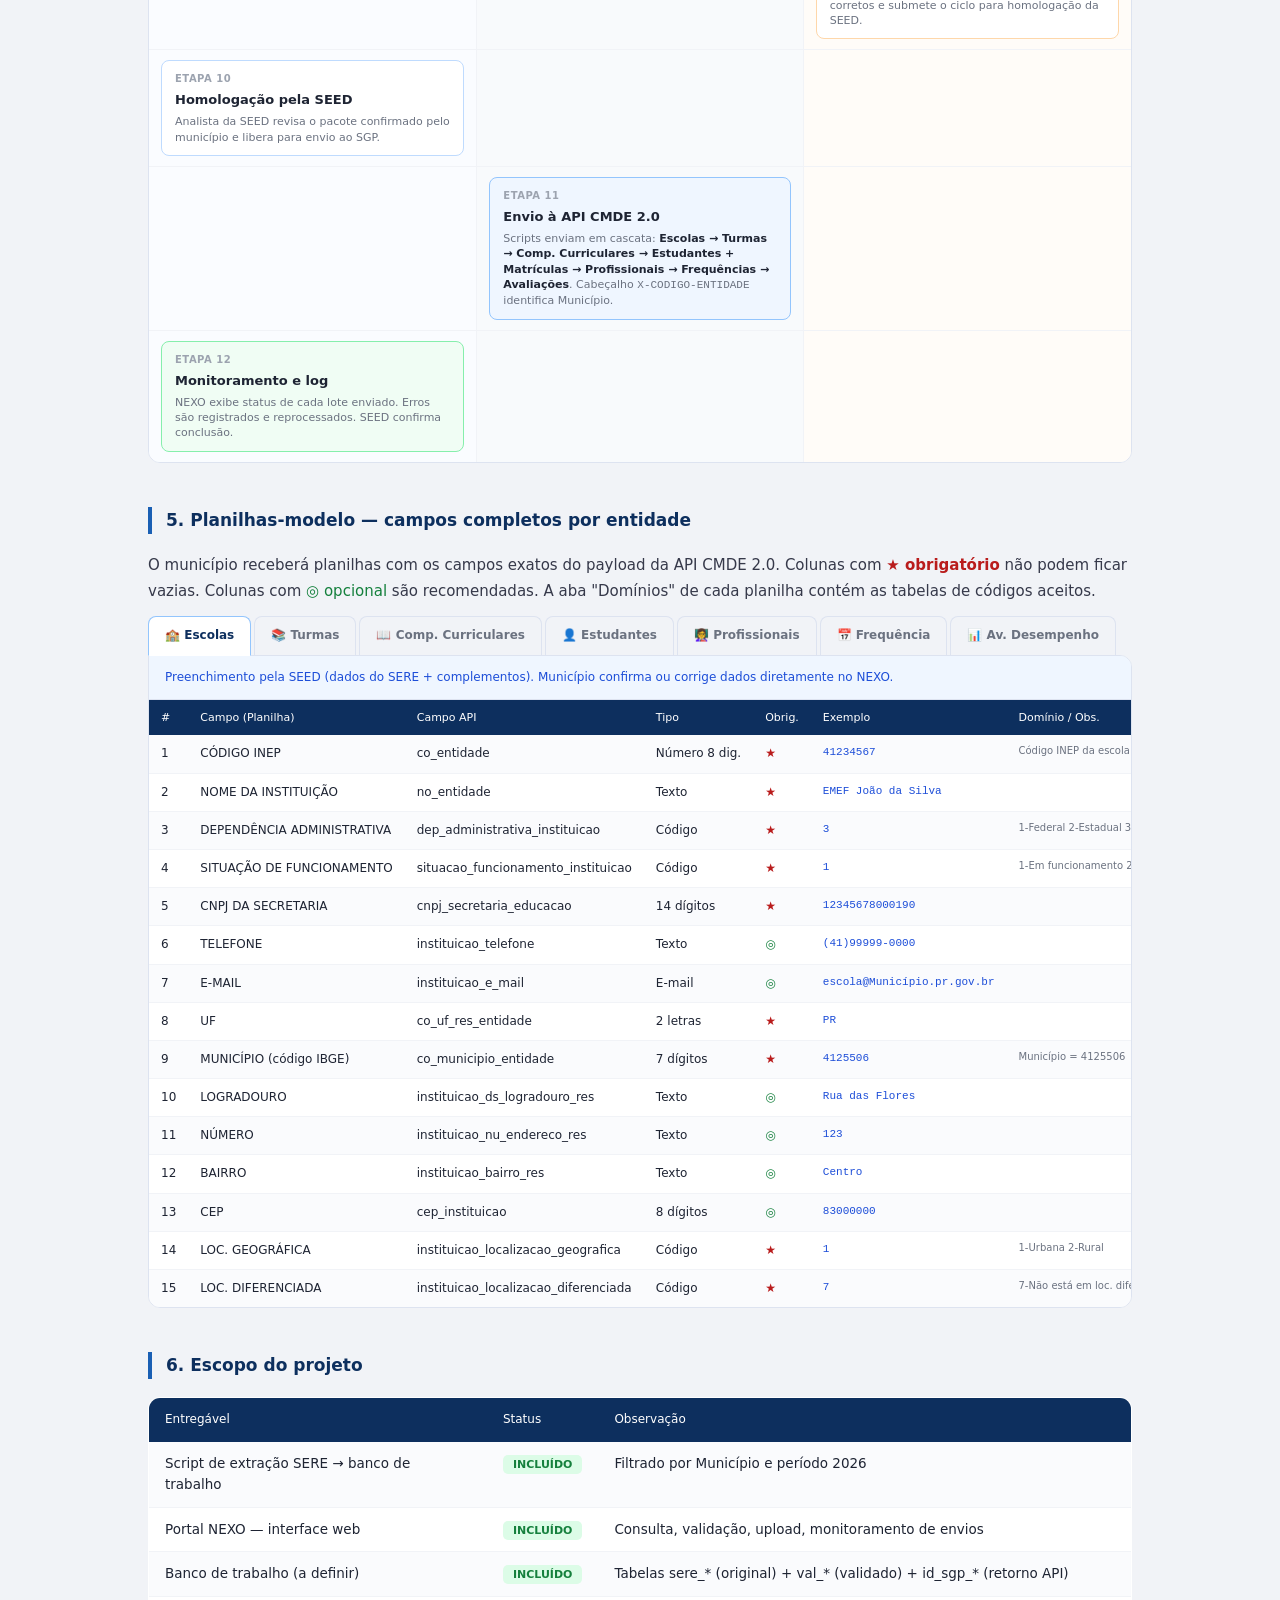
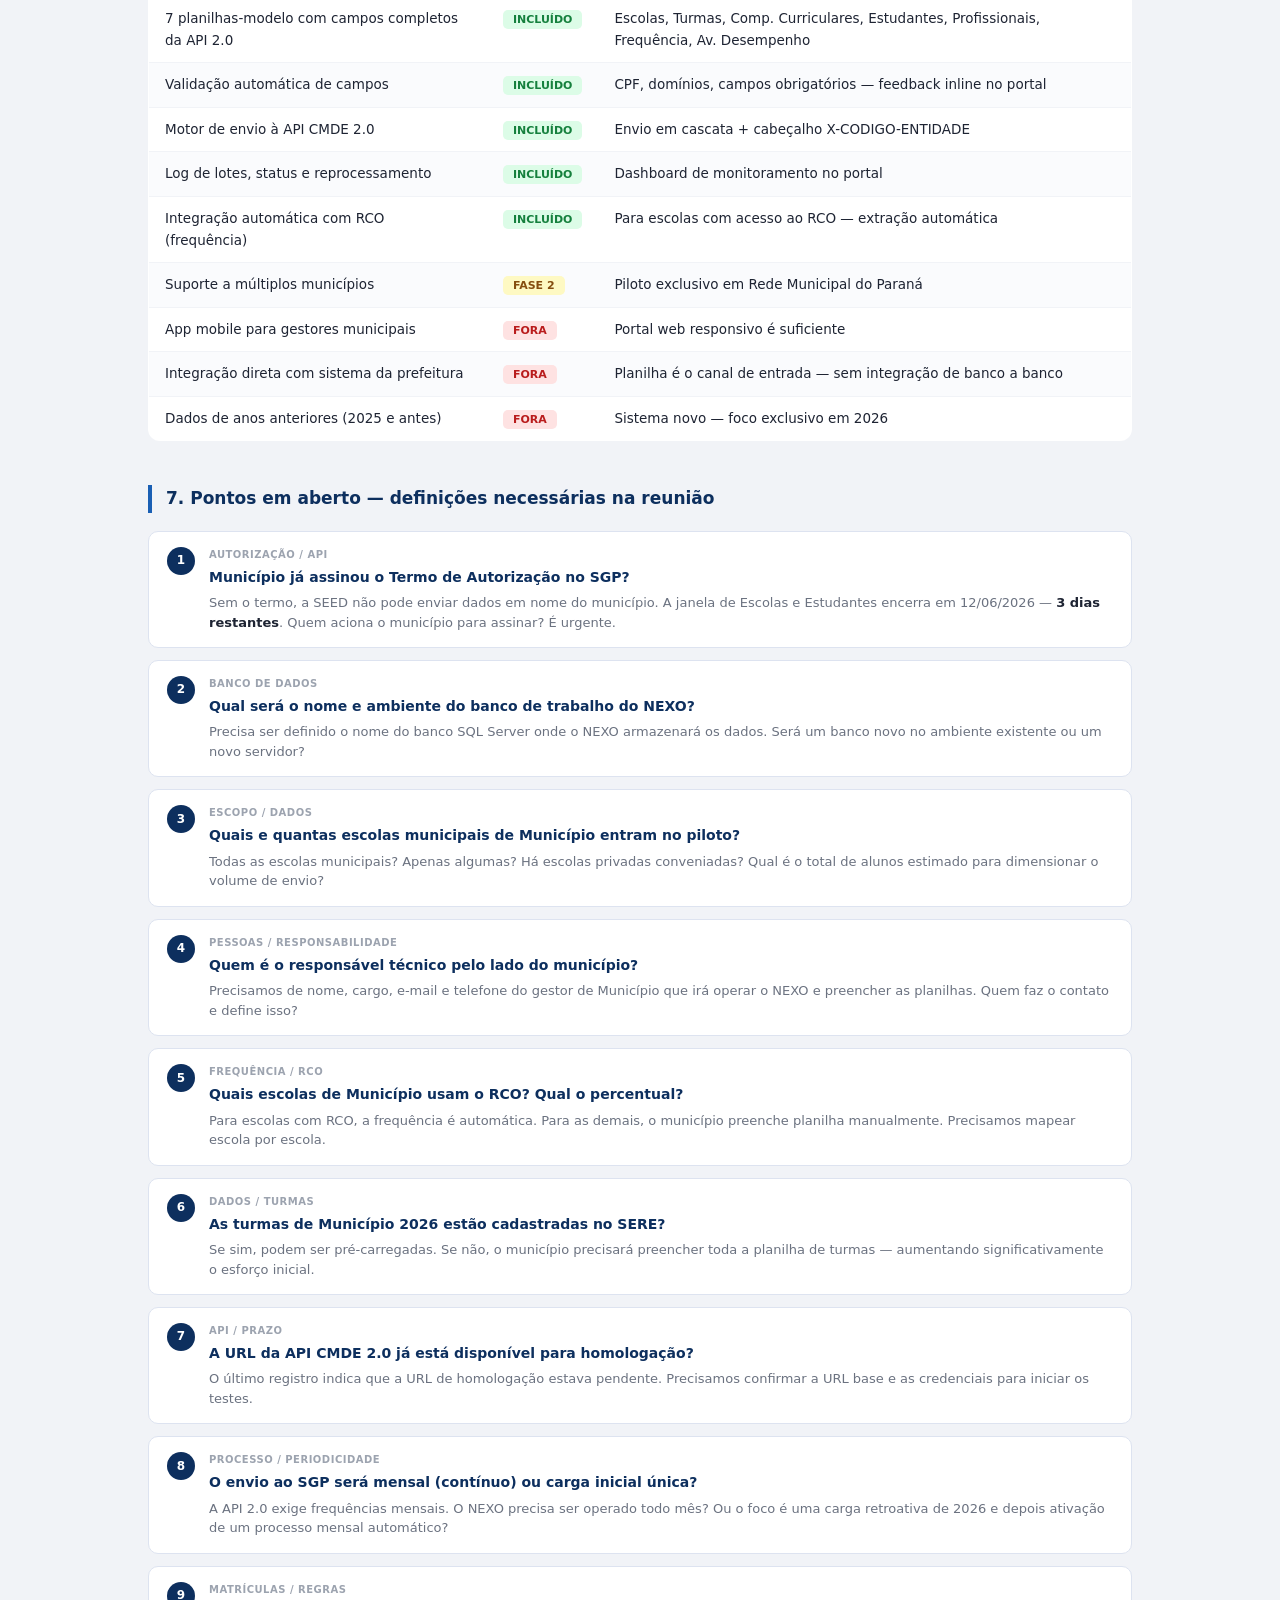
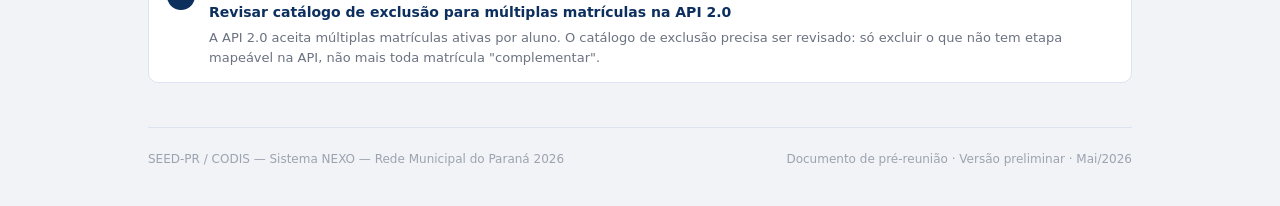
==== commit a0267c1e: "Update index.html" ====
--- a/index.html
+++ b/index.html
@@ -154,7 +154,7 @@
     <span class="badge">API CMDE 2.0</span>
     <span class="badge">SGP / MEC Gestão Presente</span>
     <span class="badge">Pré-reunião de definição</span>
-    <span class="badge alert">⚠ Janela aberta: Escolas e Estudantes — encerra 08/05/2026</span>
+    <span class="badge alert">⚠ Janela aberta: Escolas e Estudantes — encerra 12/06/2026</span>
   </div>
 </div>
 
@@ -503,7 +503,7 @@
 <div class="section">
   <div class="section-title">7. Pontos em aberto — definições necessárias na reunião</div>
   <div class="q-grid">
-    <div class="q-card"><div class="q-num">1</div><div class="q-body"><div class="q-area">Autorização / API</div><h4>Município já assinou o Termo de Autorização no SGP?</h4><p>Sem o termo, a SEED não pode enviar dados em nome do município. A janela de Escolas e Estudantes encerra em 08/05/2026 — <strong>3 dias restantes</strong>. Quem aciona o município para assinar? É urgente.</p></div></div>
+    <div class="q-card"><div class="q-num">1</div><div class="q-body"><div class="q-area">Autorização / API</div><h4>Município já assinou o Termo de Autorização no SGP?</h4><p>Sem o termo, a SEED não pode enviar dados em nome do município. A janela de Escolas e Estudantes encerra em 12/06/2026 — <strong>3 dias restantes</strong>. Quem aciona o município para assinar? É urgente.</p></div></div>
     <div class="q-card"><div class="q-num">2</div><div class="q-body"><div class="q-area">Banco de dados</div><h4>Qual será o nome e ambiente do banco de trabalho do NEXO?</h4><p>Precisa ser definido o nome do banco SQL Server onde o NEXO armazenará os dados. Será um banco novo no ambiente existente ou um novo servidor?</p></div></div>
     <div class="q-card"><div class="q-num">3</div><div class="q-body"><div class="q-area">Escopo / Dados</div><h4>Quais e quantas escolas municipais de Município entram no piloto?</h4><p>Todas as escolas municipais? Apenas algumas? Há escolas privadas conveniadas? Qual é o total de alunos estimado para dimensionar o volume de envio?</p></div></div>
     <div class="q-card"><div class="q-num">4</div><div class="q-body"><div class="q-area">Pessoas / Responsabilidade</div><h4>Quem é o responsável técnico pelo lado do município?</h4><p>Precisamos de nome, cargo, e-mail e telefone do gestor de Município que irá operar o NEXO e preencher as planilhas. Quem faz o contato e define isso?</p></div></div>
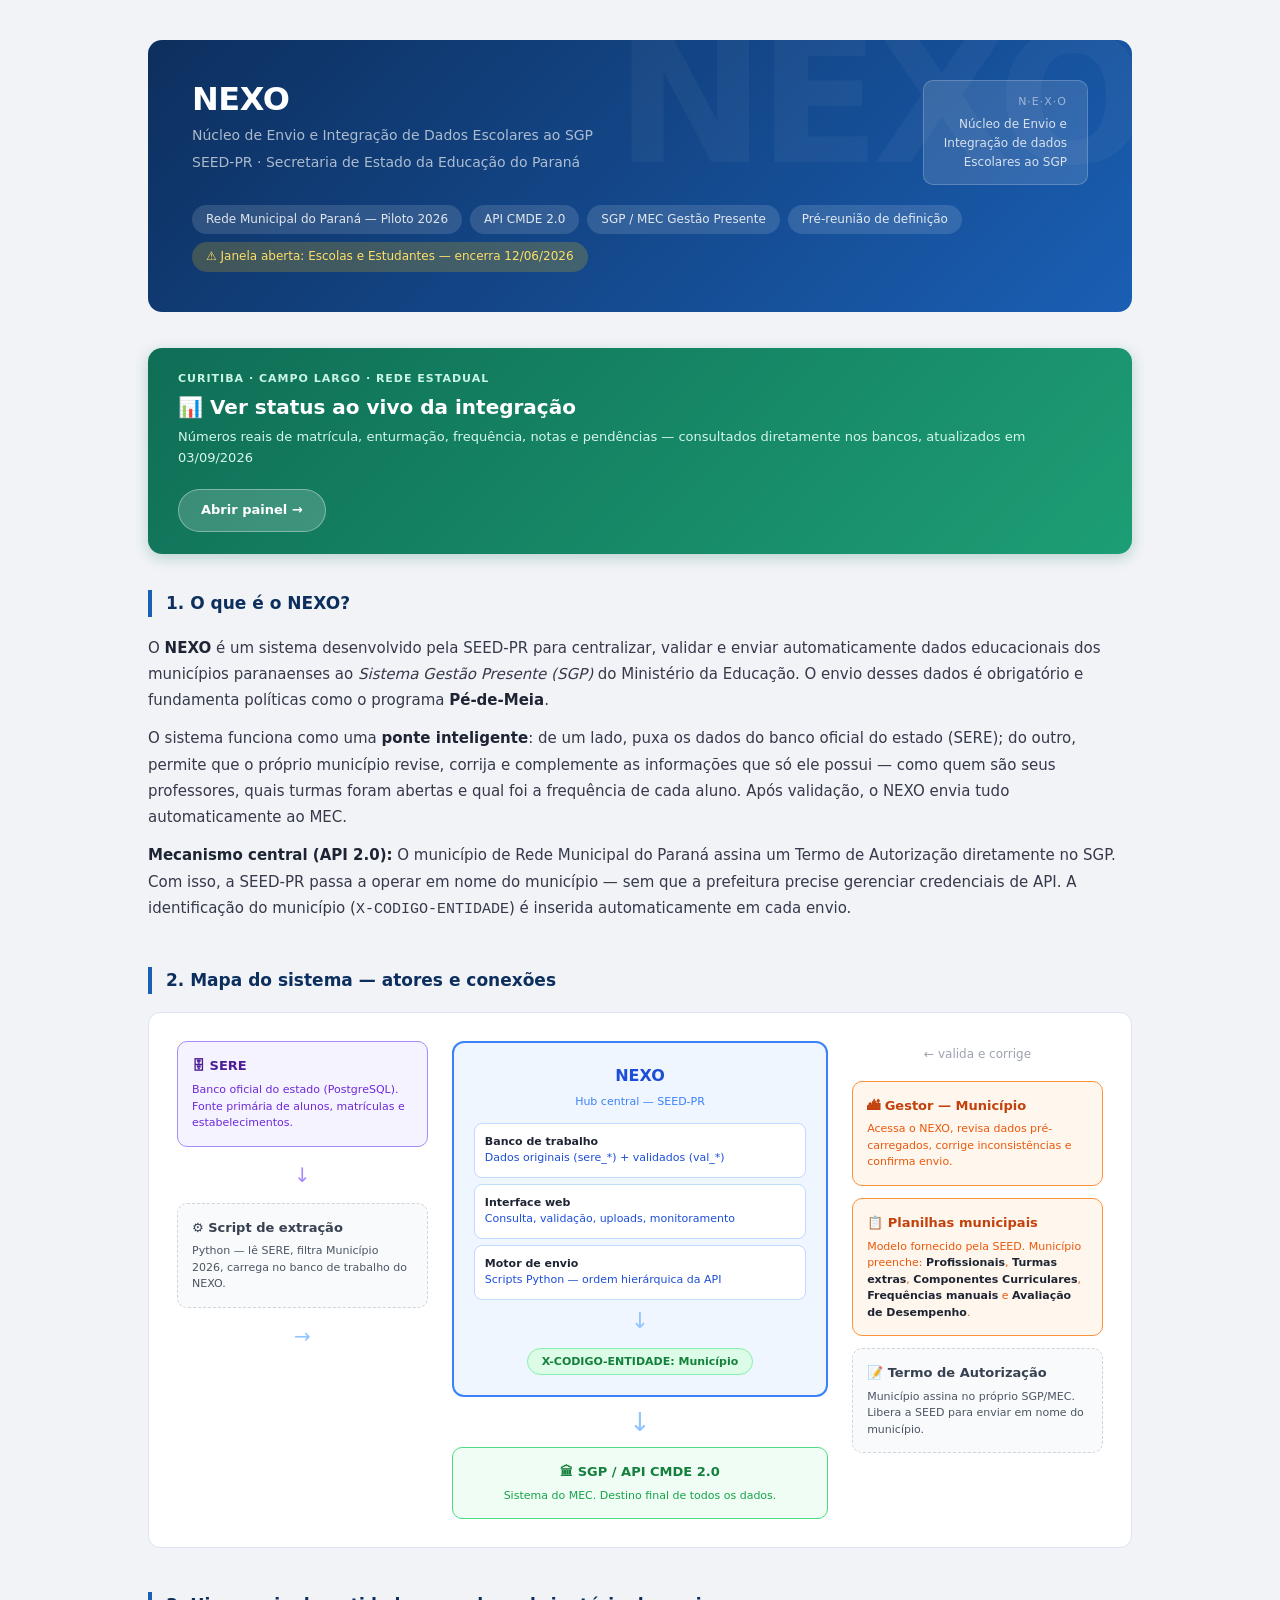
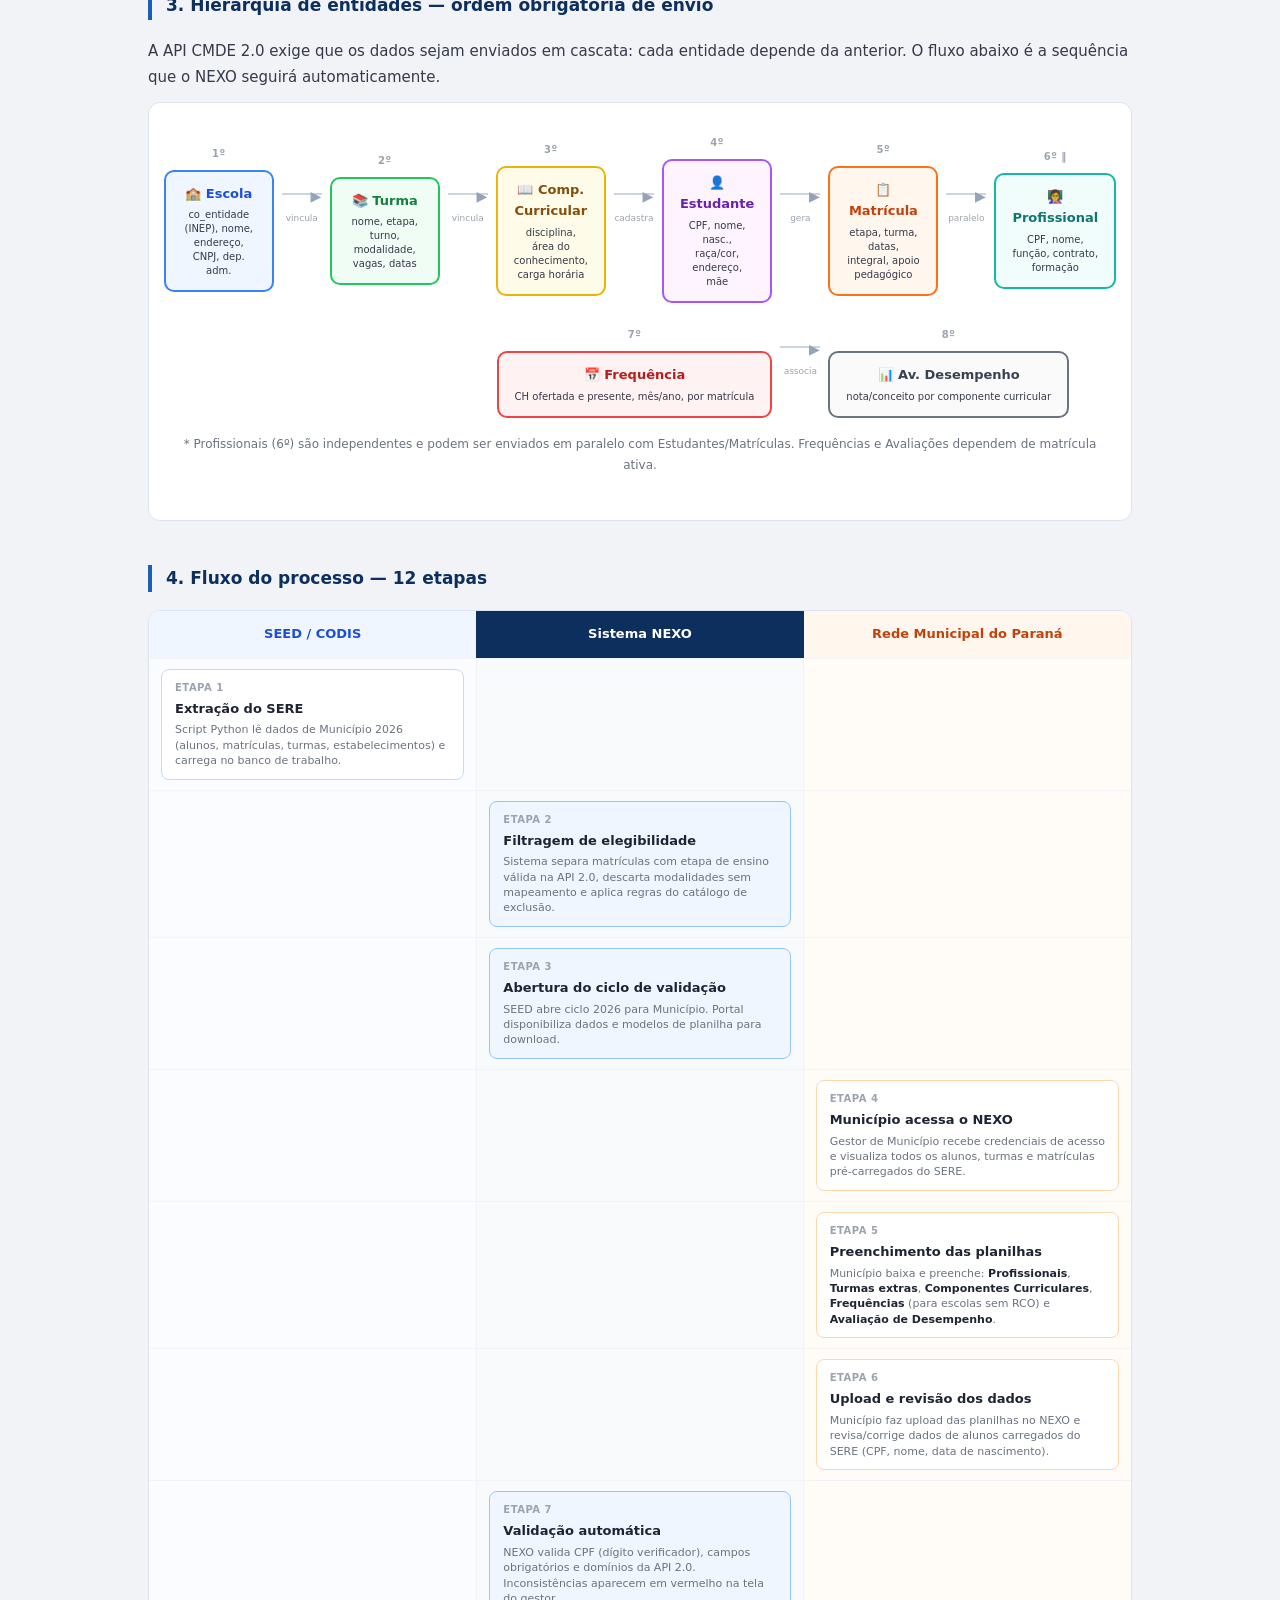
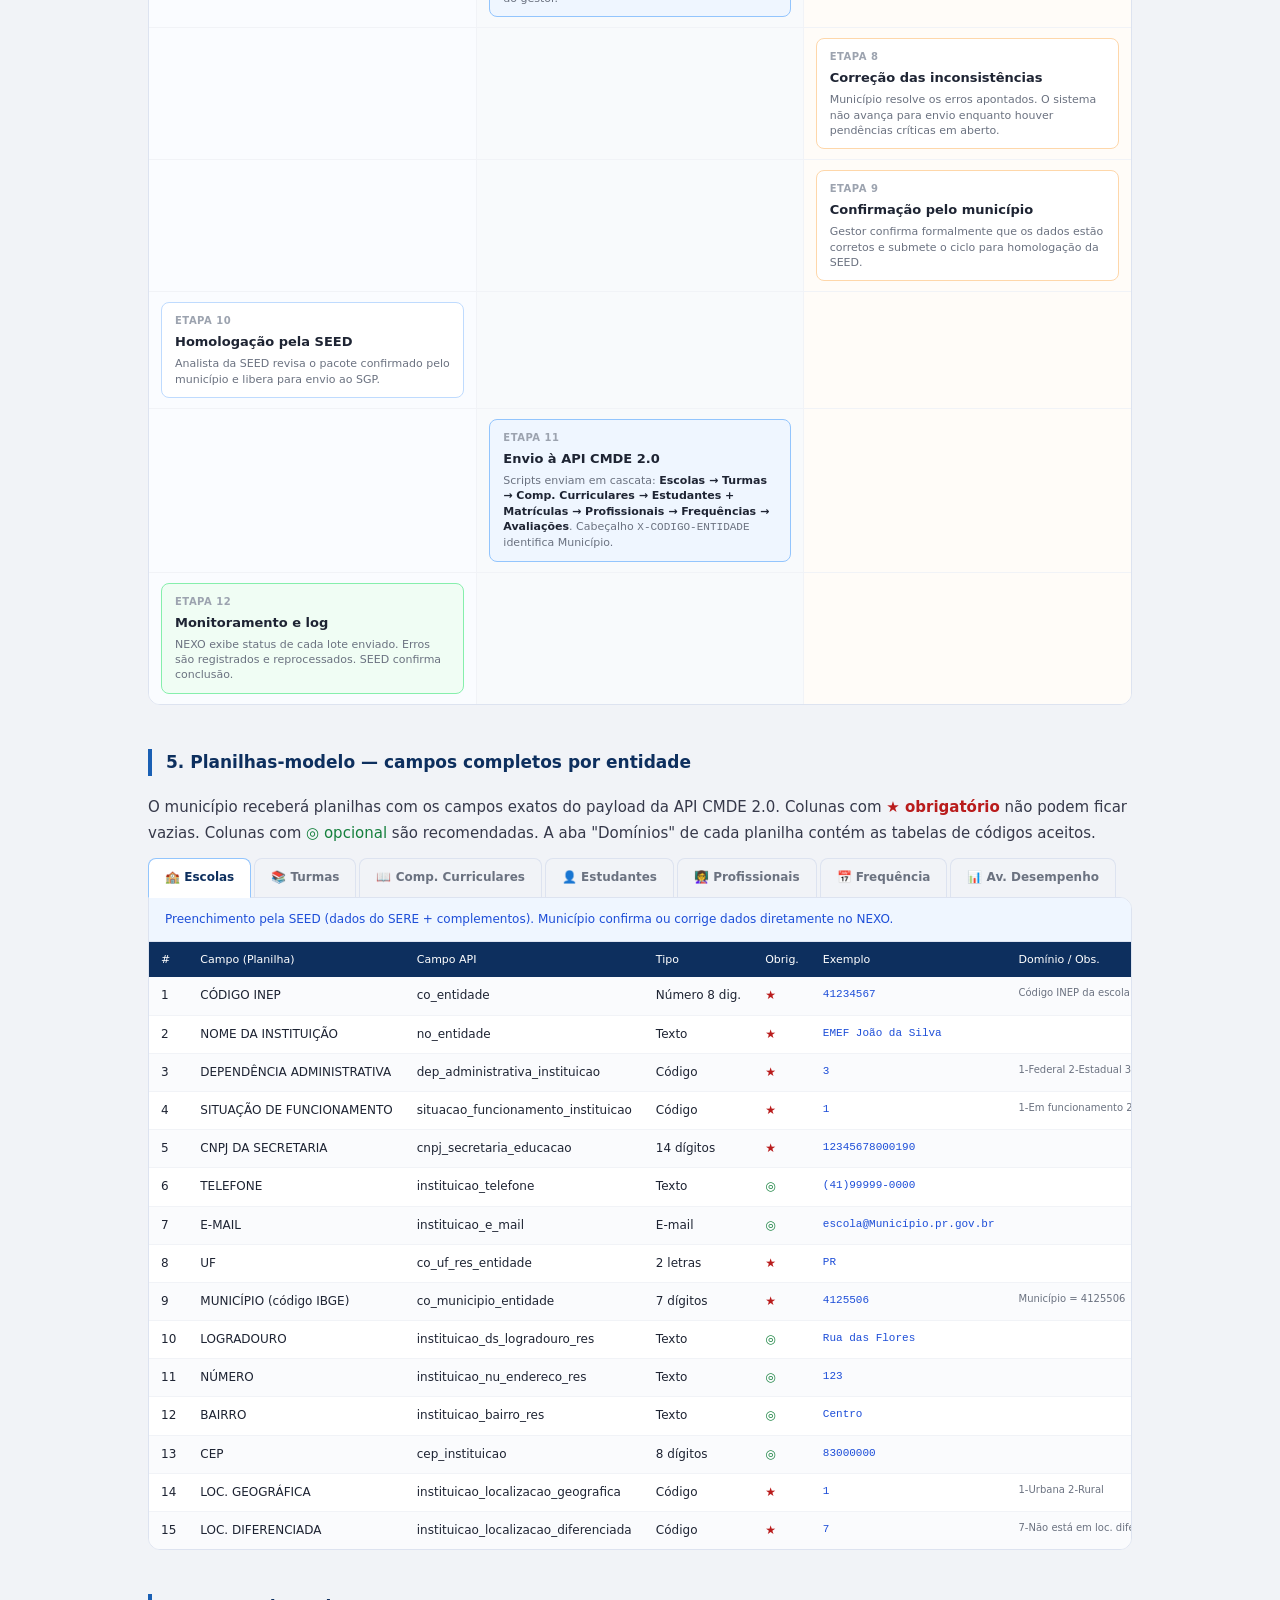
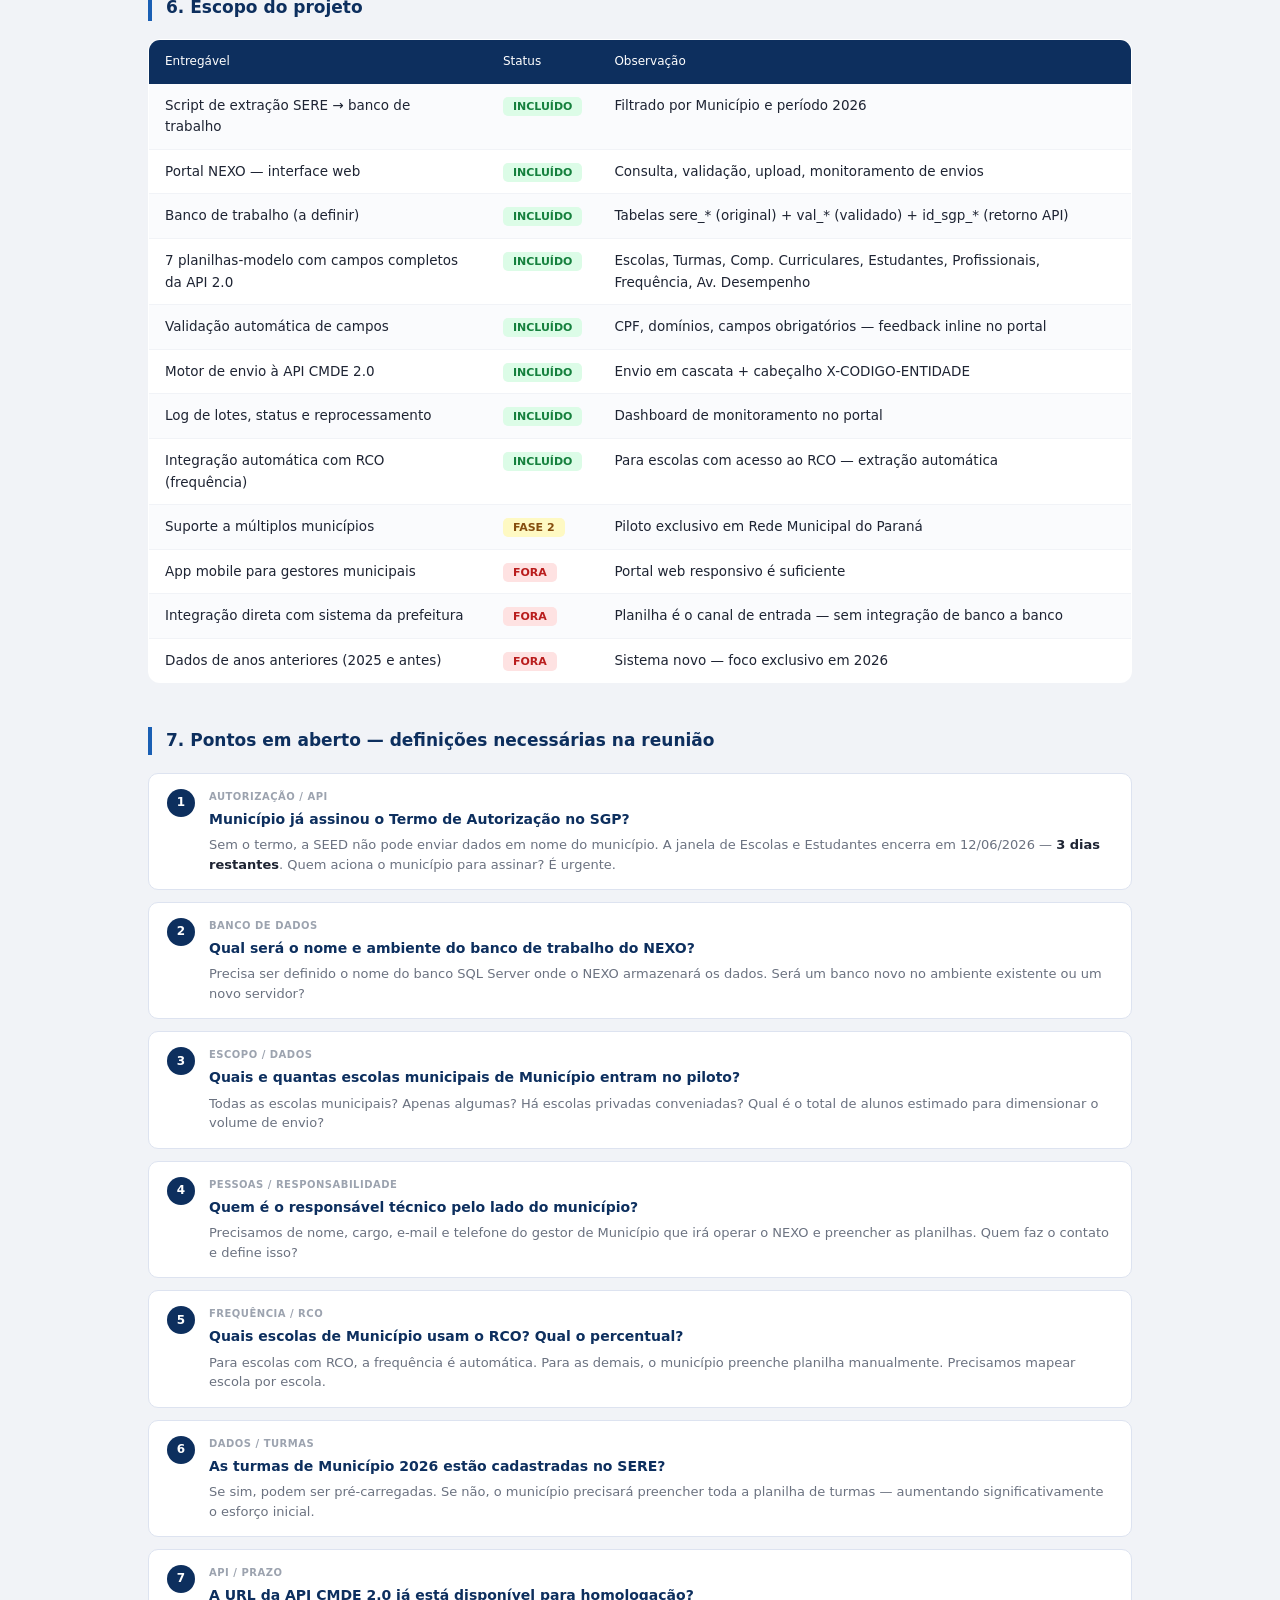
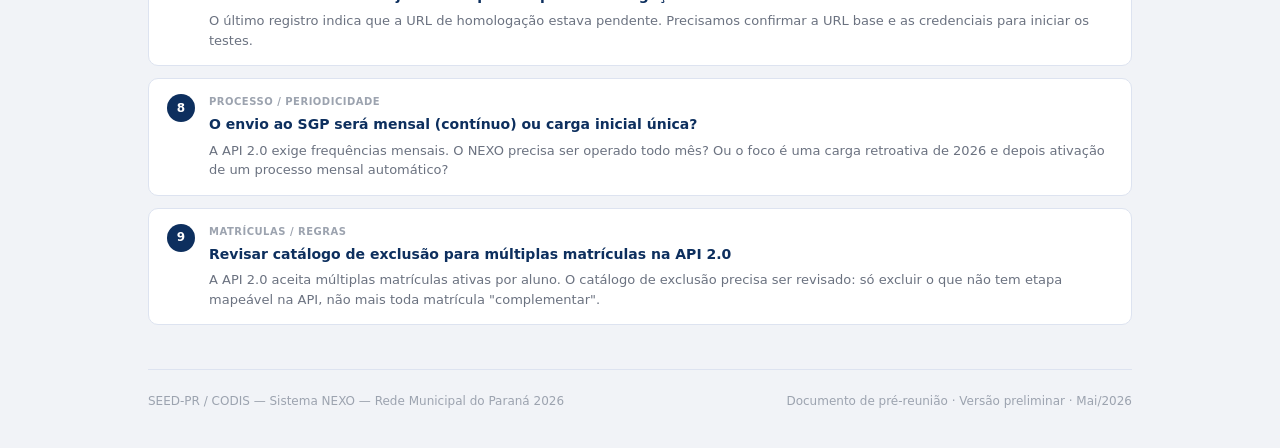
==== commit 894db17c: "Adiciona relatorio da rede estadual + link 'Ver status ao vivo' no index estadual.html: escopo real " ====
--- a/index.html
+++ b/index.html
@@ -157,6 +157,16 @@
     <span class="badge alert">⚠ Janela aberta: Escolas e Estudantes — encerra 12/06/2026</span>
   </div>
 </div>
+
+<!-- CTA STATUS AO VIVO -->
+<a href="status.html" style="display:flex;align-items:center;justify-content:space-between;gap:20px;background:linear-gradient(135deg,#0f6e56,#1d9e75);border-radius:14px;padding:22px 30px;margin-bottom:36px;text-decoration:none;box-shadow:0 4px 14px rgba(15,110,86,0.25);flex-wrap:wrap">
+  <div>
+    <div style="font-size:11px;font-weight:700;letter-spacing:1px;color:#c8f5e5;text-transform:uppercase">Curitiba · Campo Largo · Rede Estadual</div>
+    <div style="font-size:20px;font-weight:800;color:#fff;margin-top:4px">📊 Ver status ao vivo da integração</div>
+    <div style="font-size:13px;color:#d6f7ec;margin-top:4px">Números reais de matrícula, enturmação, frequência, notas e pendências — consultados diretamente nos bancos, atualizados em 03/09/2026</div>
+  </div>
+  <div style="background:rgba(255,255,255,0.18);border:1px solid rgba(255,255,255,0.35);border-radius:24px;padding:10px 22px;font-size:13px;font-weight:700;color:#fff;white-space:nowrap">Abrir painel →</div>
+</a>
 
 <!-- 1. O QUE É -->
 <div class="section">
